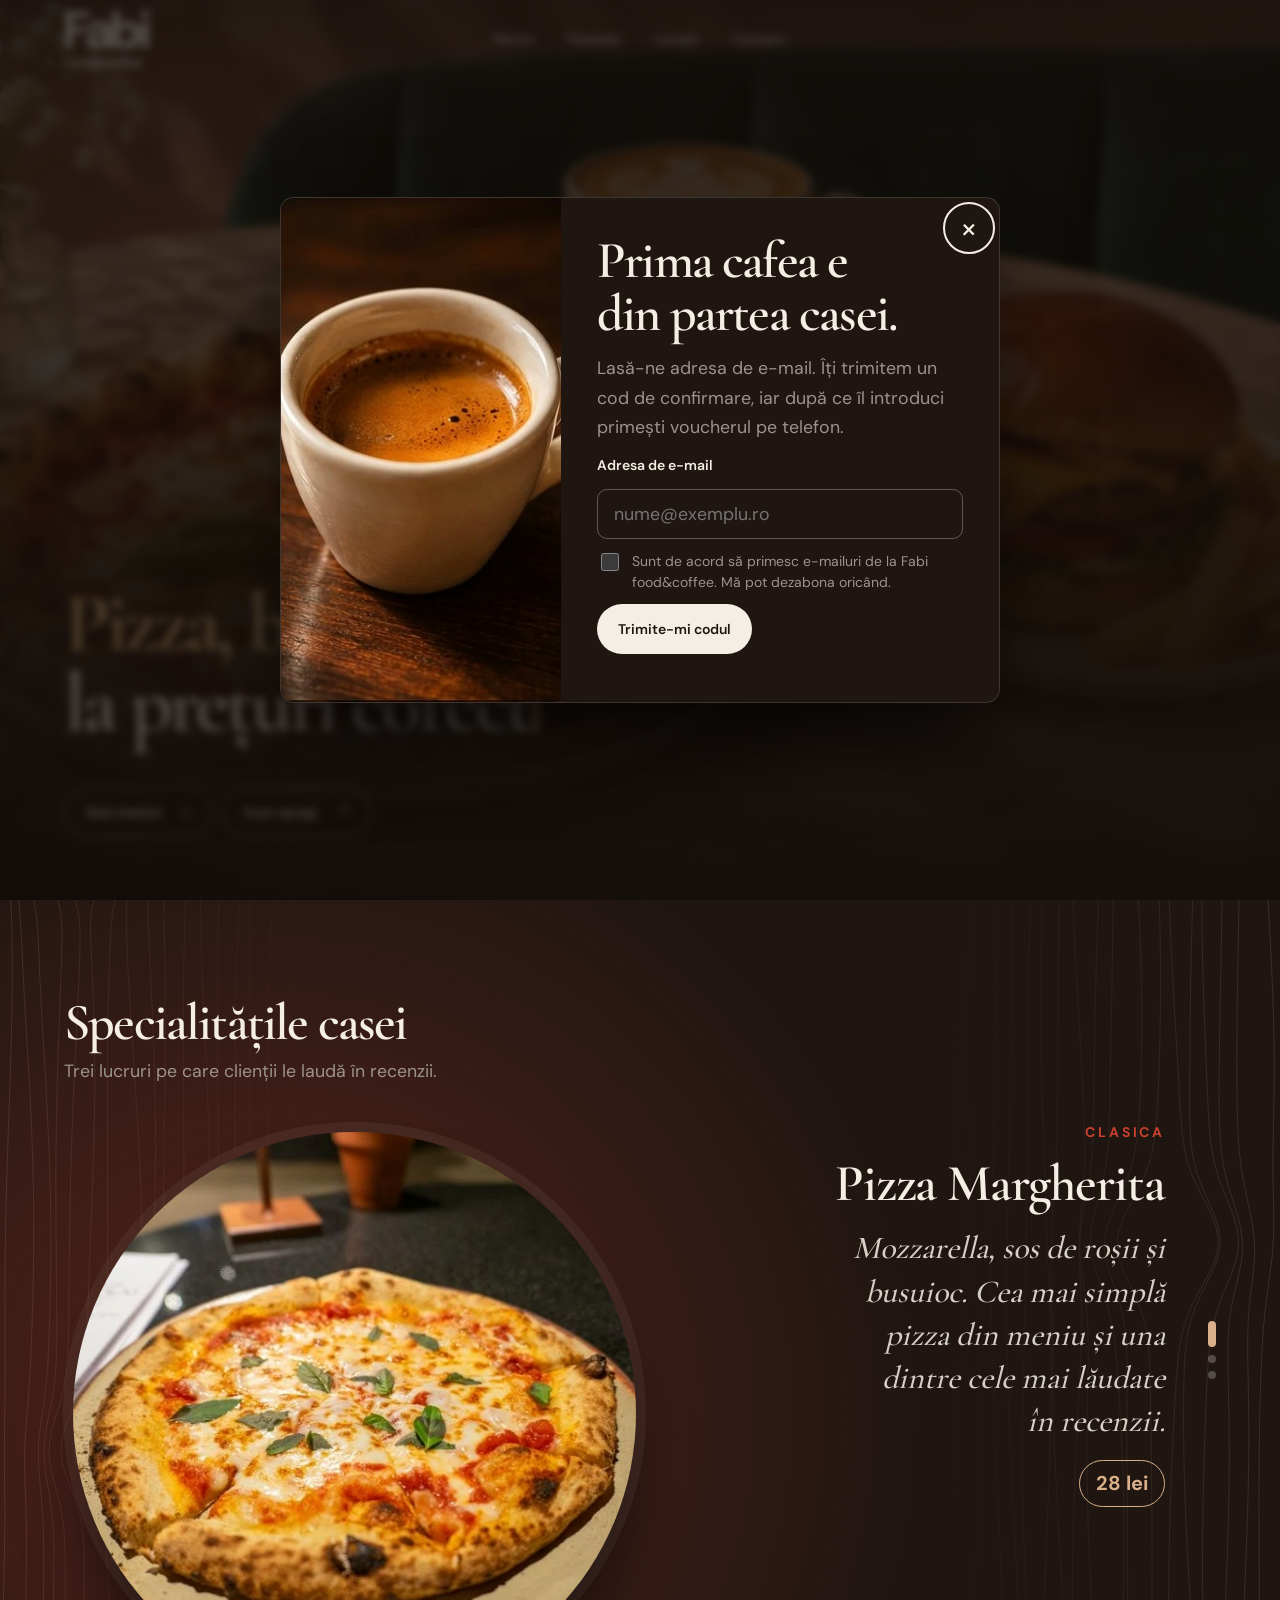
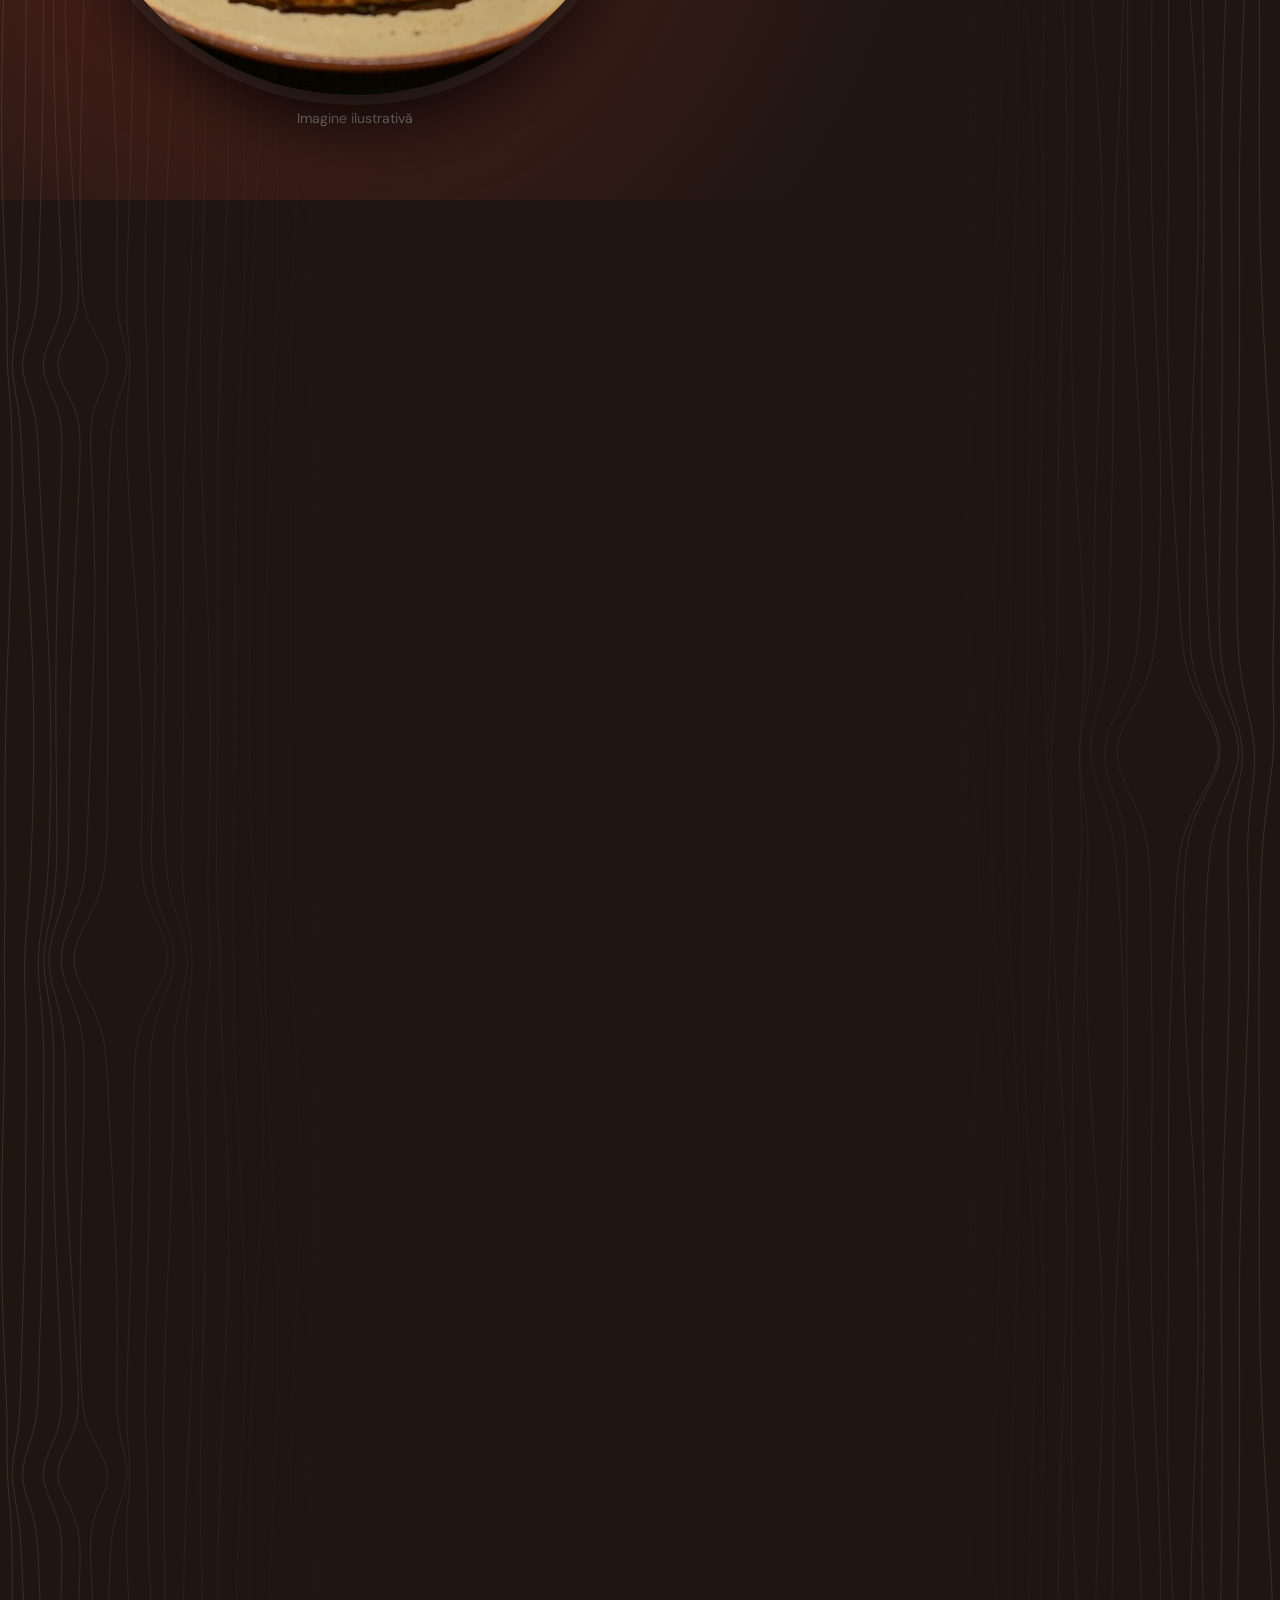
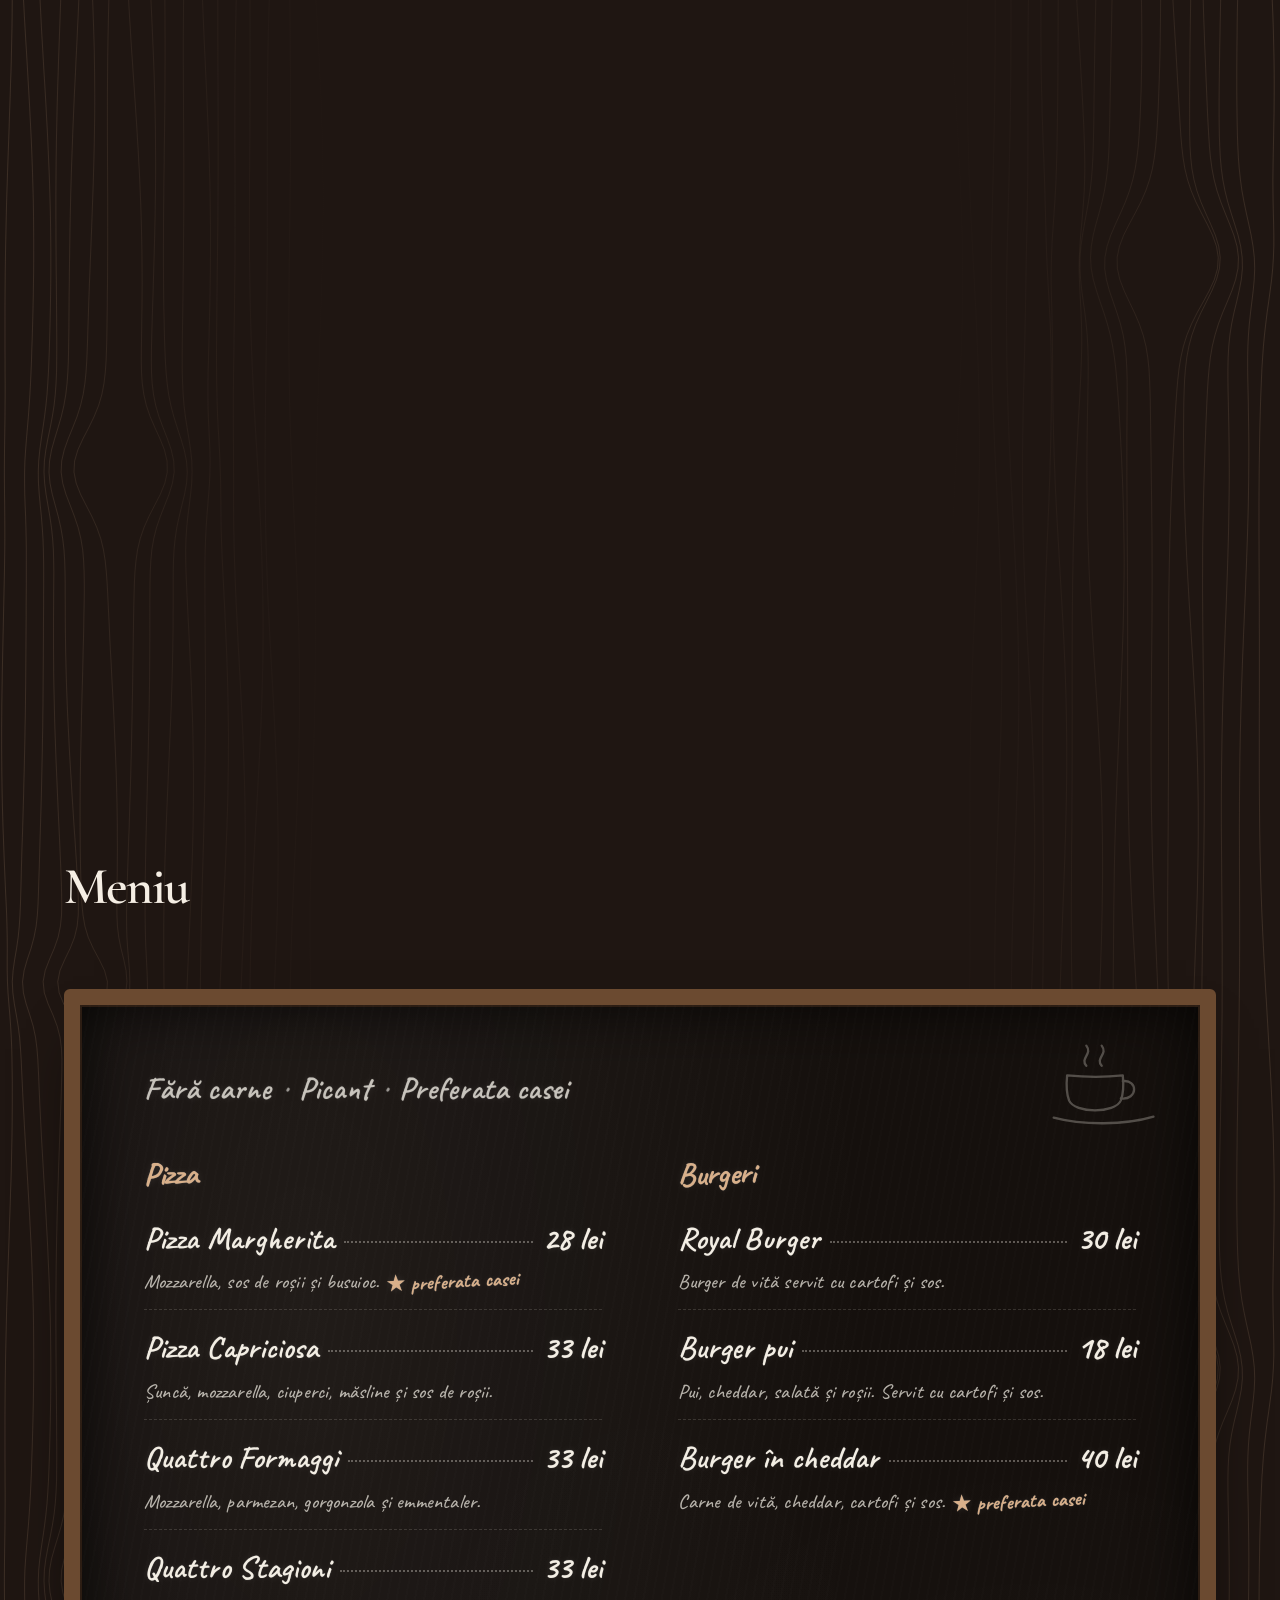
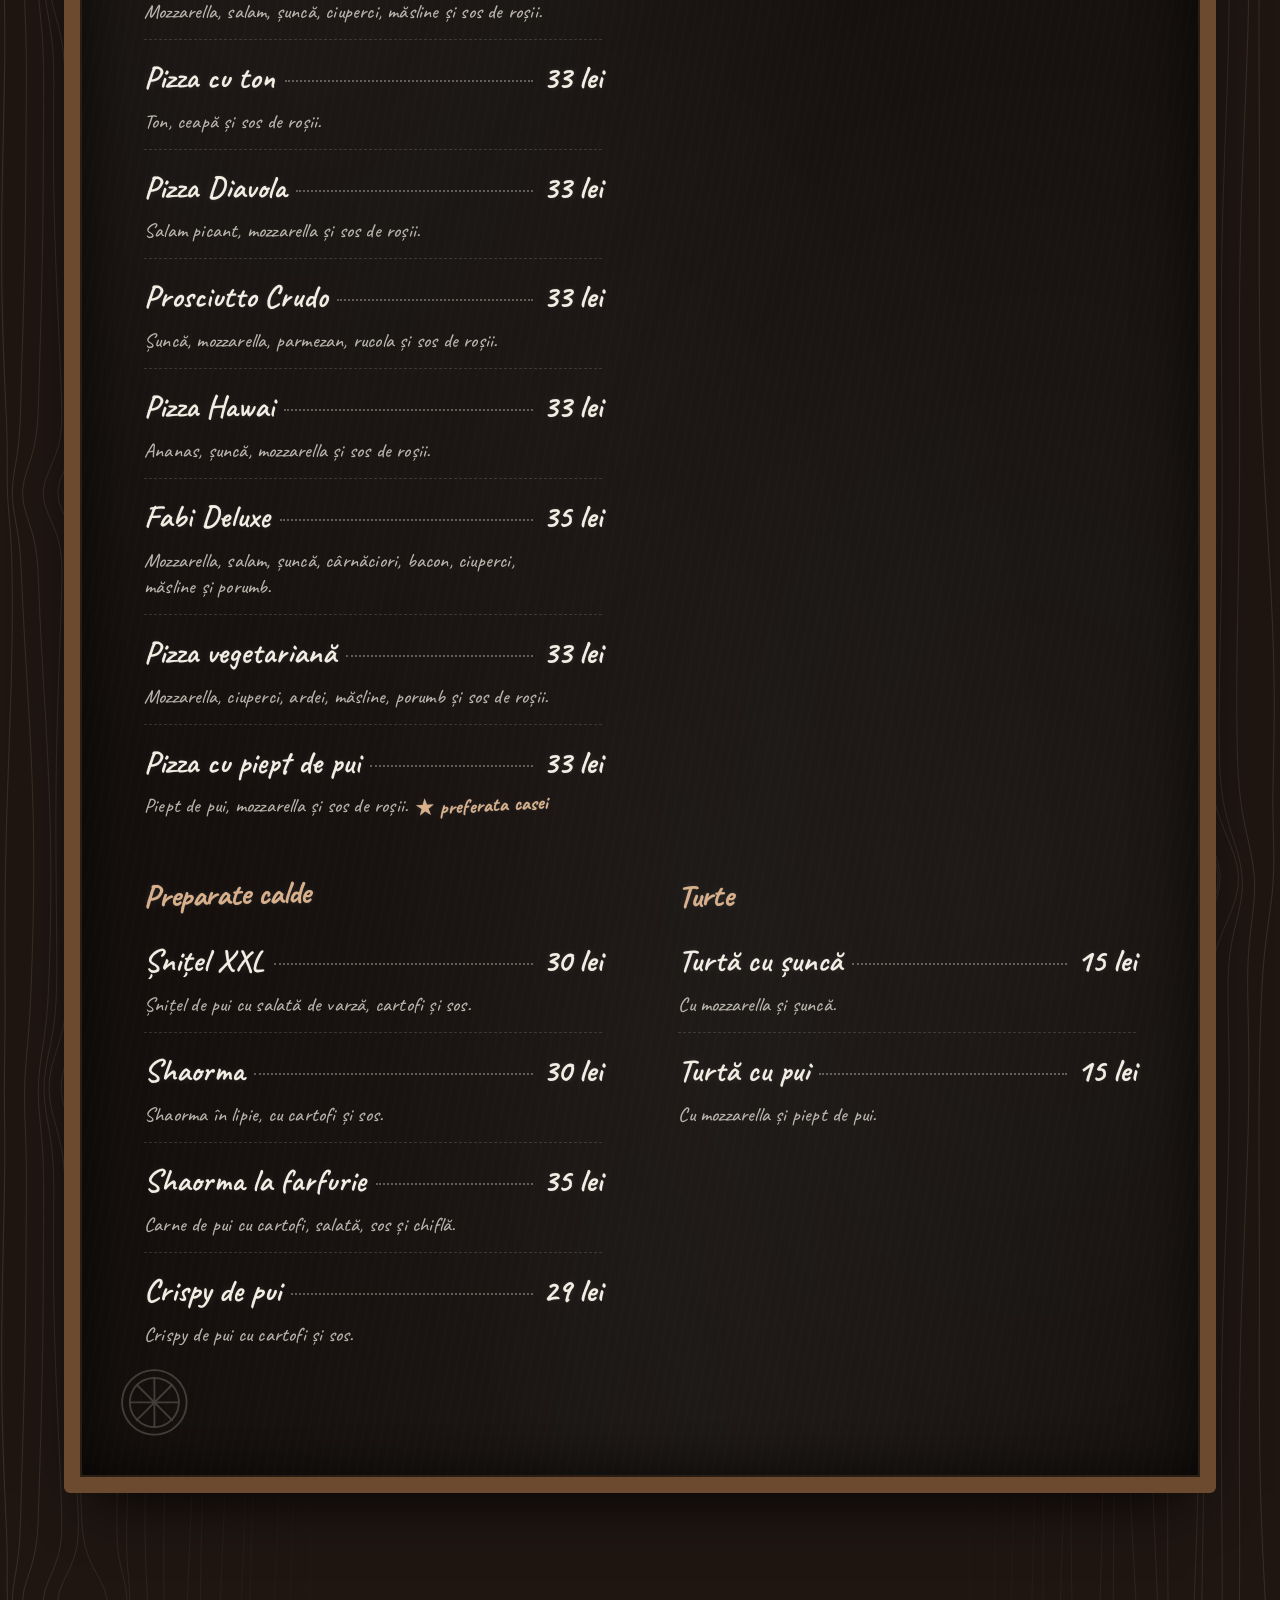
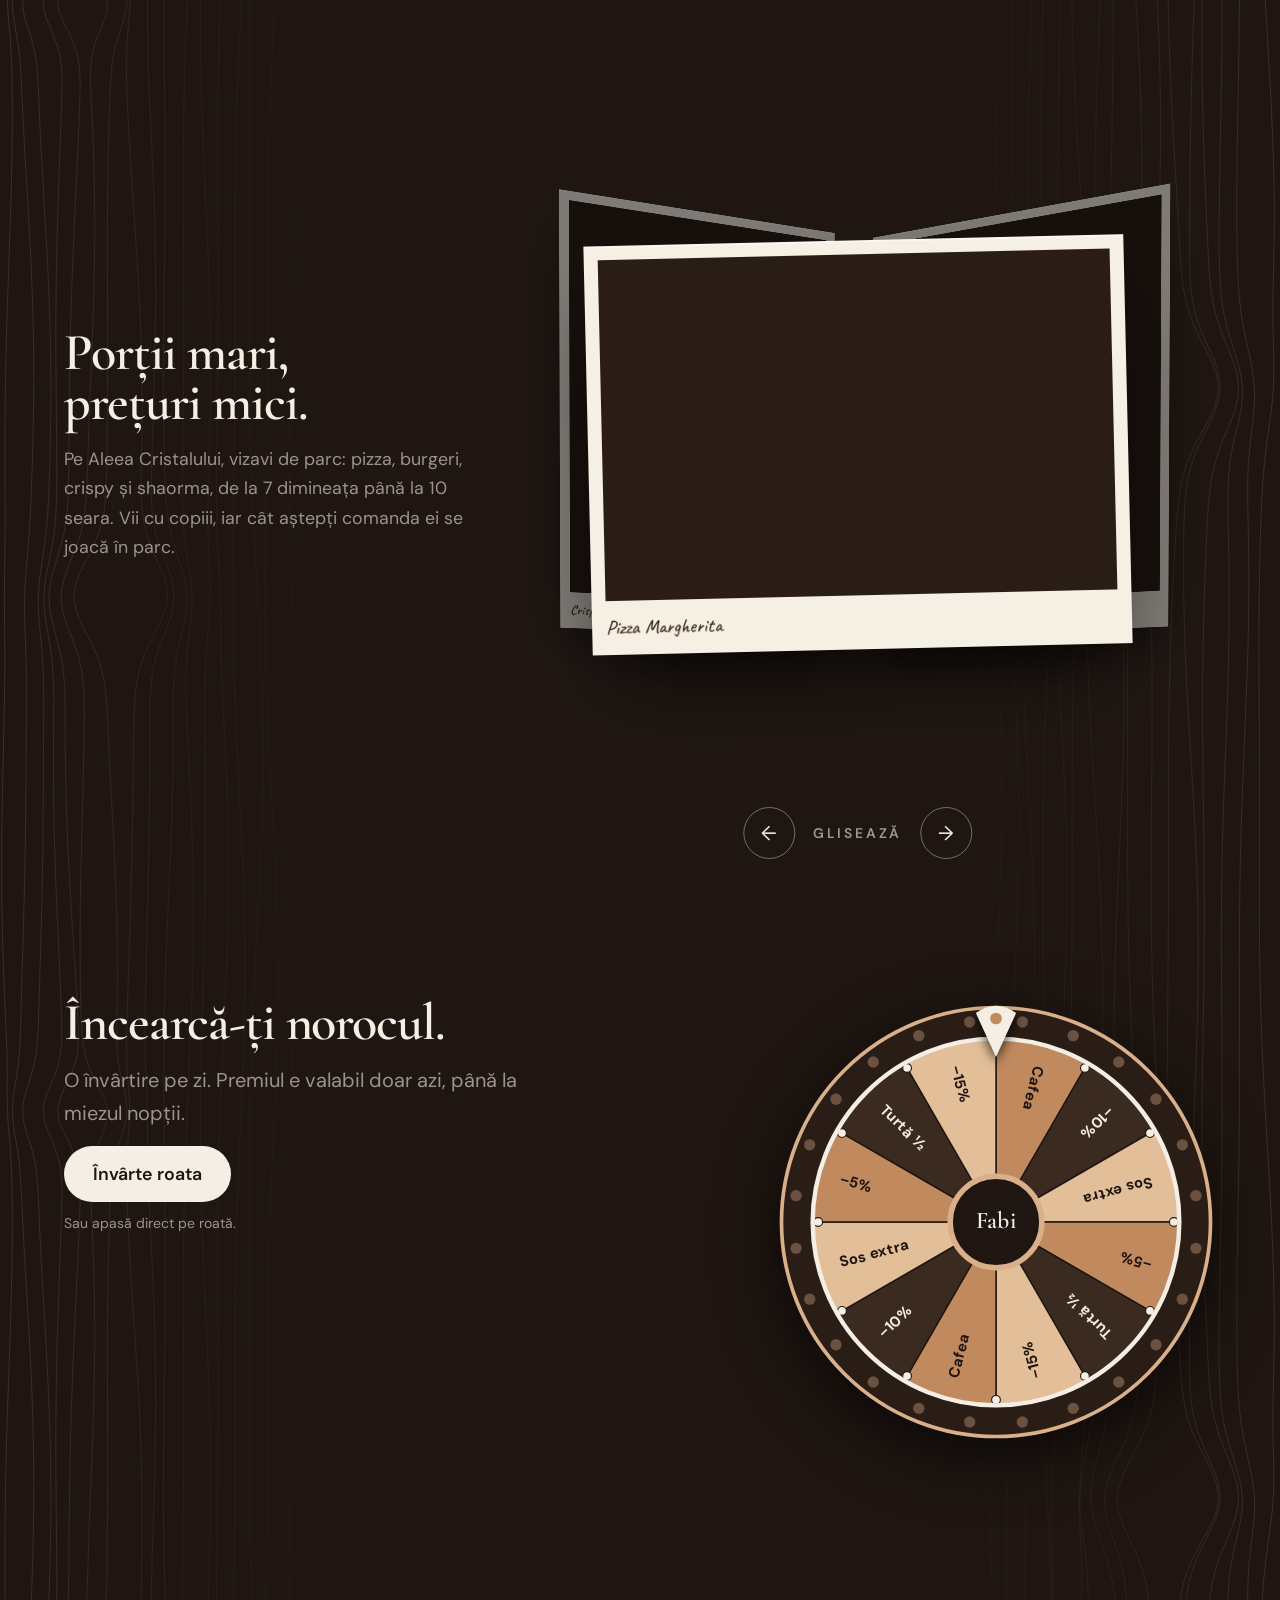
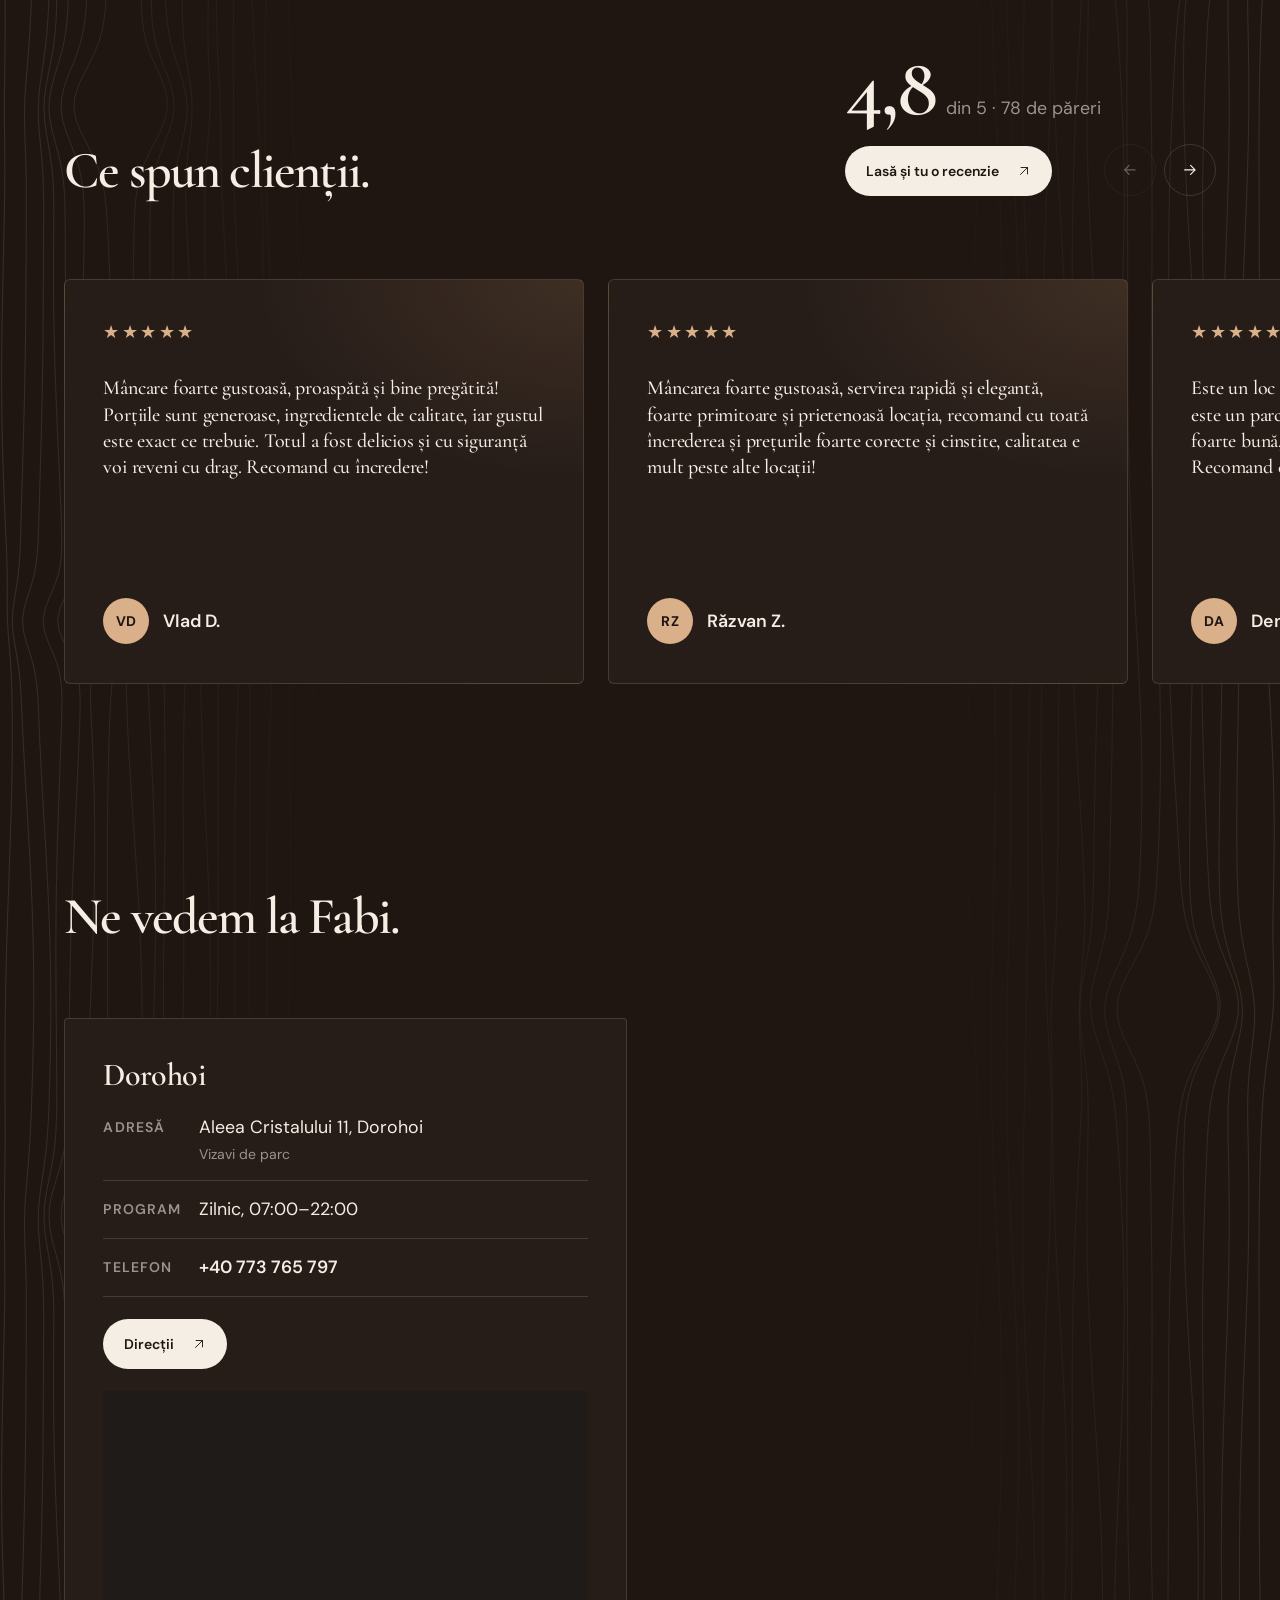
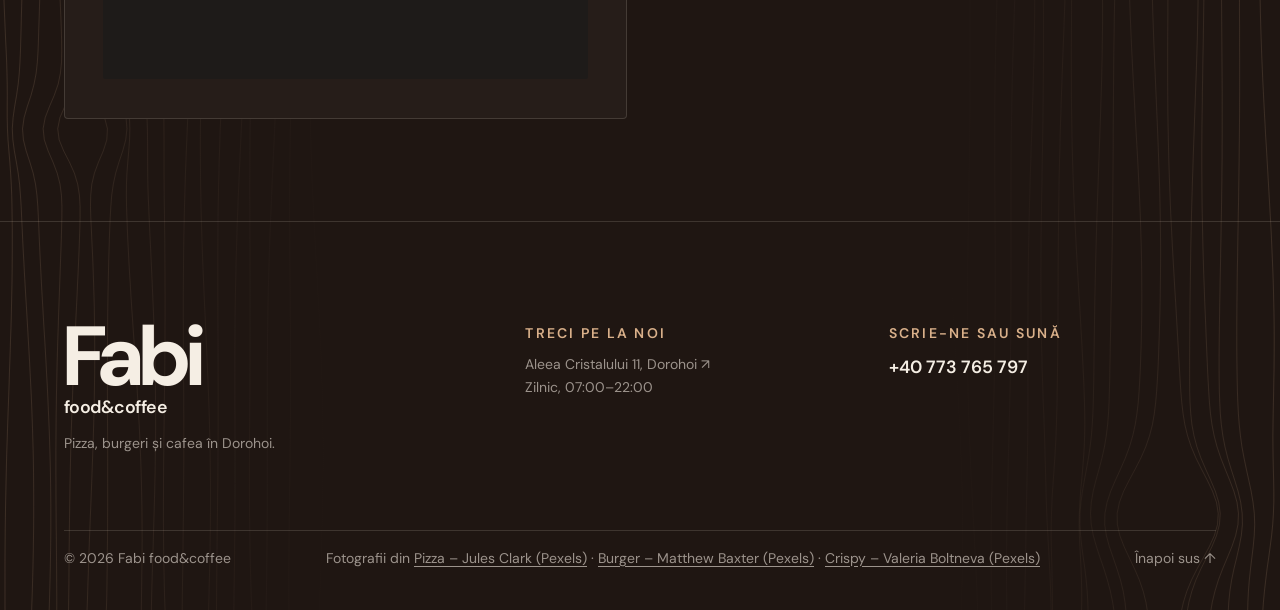
==== demo.html @ f51650d6 "Site Fabi food&coffee Dorohoi Co-Authored-By: Claude Opus 5.5 <noreply@anthropic.com>" ====
<!doctype html>
<html lang="ro">
<head>
  <meta charset="utf-8">
  <script>document.documentElement.classList.add("js")</script>
  <meta name="viewport" content="width=device-width, initial-scale=1">
  <title>Fabi food&amp;coffee — Pizzerie și cafenea în Dorohoi</title>
  <meta name="description" content="Fabi food&amp;coffee, pizzerie și cafenea pe Aleea Cristalului 11 din Dorohoi. Pizza, burgeri, crispy, shaorma și turte, zilnic între 07:00 și 22:00.">
  <meta name="theme-color" content="#1F1612">
  <meta name="color-scheme" content="dark">
  <meta property="og:type" content="website">
  <meta property="og:locale" content="ro_RO">
  <meta property="og:title" content="Fabi food&amp;coffee — Pizzerie și cafenea în Dorohoi">
  <meta property="og:description" content="Fabi food&amp;coffee, pizzerie și cafenea pe Aleea Cristalului 11 din Dorohoi. Pizza, burgeri, crispy, shaorma și turte, zilnic între 07:00 și 22:00.">
  <meta property="og:image" content="https://cojocariuemilian73.github.io/fabi-dorohoi/assets/img/fabi/fabi-distribuire.jpg">
  <meta property="og:image:width" content="1200">
  <meta property="og:image:height" content="630">
  <meta property="og:image:alt" content="Pizza, burger și cappuccino la Fabi food&amp;coffee, Dorohoi · Imagine ilustrativă">
  <meta name="twitter:card" content="summary_large_image">
  
  <link rel="icon" href="assets/img/fabi/favicon.png" type="image/png" sizes="64x64">
  <link rel="preload" as="image" imagesrcset="assets/img/fabi/fabi-coperta-mobil-480.avif 480w, assets/img/fabi/fabi-coperta-mobil.avif 660w" imagesizes="100vw" type="image/avif" media="(max-width: 640px)">
  <link rel="preload" as="image" imagesrcset="assets/img/fabi/fabi-coperta-480.avif 480w, assets/img/fabi/fabi-coperta-960.avif 960w, assets/img/fabi/fabi-coperta.avif 1536w" imagesizes="100vw" type="image/avif" media="(min-width: 641px)">
  <link rel="preload" href="assets/fonts/cormorant-ro.woff2" as="font" type="font/woff2" crossorigin>
  <link rel="stylesheet" href="assets/css/style.css?v=79722fa7">
  <meta name="robots" content="noindex"><link rel="stylesheet" href="assets/css/extra.css?v=a1b1a578">
  <script type="application/ld+json">{"@context":"https://schema.org","@graph":[{"@type":"CafeOrCoffeeShop","name":"Fabi food&coffee Dorohoi","address":{"@type":"PostalAddress","streetAddress":"Aleea Cristalului 11","addressLocality":"Dorohoi","addressRegion":"Botoșani","addressCountry":"RO"},"hasMap":"https://www.google.com/maps/search/?api=1&query=Fabi%20food%26coffee%2C%20Aleea%20Cristalului%2011%2C%20Dorohoi","description":"Fabi food&coffee, pizzerie și cafenea pe Aleea Cristalului 11 din Dorohoi. Pizza, burgeri, crispy, shaorma și turte, zilnic între 07:00 și 22:00.","telephone":"+40 773 765 797","geo":{"@type":"GeoCoordinates","latitude":47.9513847,"longitude":26.3954609},"openingHoursSpecification":[{"@type":"OpeningHoursSpecification","dayOfWeek":["Monday","Tuesday","Wednesday","Thursday","Friday","Saturday","Sunday"],"opens":"07:00","closes":"22:00"}],"url":"https://cojocariuemilian73.github.io/fabi-dorohoi/","hasMenu":"https://cojocariuemilian73.github.io/fabi-dorohoi/#meniu"}]}</script>
  <script id="program-dorohoi" type="application/json">[{"zile":["Monday","Tuesday","Wednesday","Thursday","Friday","Saturday","Sunday"],"deschide":"07:00","inchide":"22:00"}]</script>
  <script defer src="assets/js/main.js?v=14b9f4d4" data-motion="assets/js/motion.js?v=0e676cb0"></script>
</head>
<body id="sus">
  <a class="skip-link" href="#continut">Sari la conținut</a>
  <header class="site-header">
    <div class="header-inner">
      <a class="wordmark" href="#sus"><span>Fabi</span><small>food&amp;coffee</small></a>
      <button type="button" class="nav-toggle" aria-haspopup="dialog" aria-controls="navigatie-mobila" hidden>Meniu <span aria-hidden="true"></span></button>
      <nav class="desktop-nav" aria-label="Navigare principală"><a href="#meniu">Meniu</a><a href="#atelier">Poveste</a><a href="#locatii">Locații</a><a href="#contact">Contact</a></nav>
    </div>
  </header>
  <dialog class="mobile-nav" id="navigatie-mobila" aria-label="Navigare mobilă">
    <div class="mobile-nav-head">
      <span class="wordmark" aria-hidden="true"><span>Fabi</span><small>food&amp;coffee</small></span>
      <form method="dialog"><button class="close-button" aria-label="Închide meniul" autofocus>×</button></form>
    </div>
    <nav aria-label="Navigare principală"><a href="#meniu">Meniu</a><a href="#atelier">Poveste</a><a href="#locatii">Locații</a><a href="#contact">Contact</a></nav>
    <a class="button button-dark" href="https://www.google.com/maps/dir/?api=1&amp;destination=Fabi%20food%26coffee%2C%20Aleea%20Cristalului%2011%2C%20Dorohoi">Cum ajungi <span aria-hidden="true">↗</span></a>
  </dialog>

  <main id="continut" tabindex="-1">
    <section class="hero" aria-labelledby="hero-title">
      <div class="hero-main">
        <div class="hero-media">
          <picture class="hero-photo">
            <source media="(max-width: 640px)" type="image/avif" srcset="assets/img/fabi/fabi-coperta-mobil-480.avif 480w, assets/img/fabi/fabi-coperta-mobil.avif 660w" sizes="100vw" width="660" height="870">
            <source media="(max-width: 640px)" type="image/webp" srcset="assets/img/fabi/fabi-coperta-mobil-480.webp 480w, assets/img/fabi/fabi-coperta-mobil.webp 660w" sizes="100vw" width="660" height="870">
            <source type="image/avif" srcset="assets/img/fabi/fabi-coperta-480.avif 480w, assets/img/fabi/fabi-coperta-960.avif 960w, assets/img/fabi/fabi-coperta.avif 1536w" sizes="100vw"><img src="assets/img/fabi/fabi-coperta.webp" srcset="assets/img/fabi/fabi-coperta-480.webp 480w, assets/img/fabi/fabi-coperta-960.webp 960w, assets/img/fabi/fabi-coperta.webp 1536w" sizes="100vw" width="1536" height="864" alt="Imagine ilustrativă. Pizza, burger cu cartofi și cappuccino pe o masă" fetchpriority="high">
          </picture>
        </div>
        <div class="hero-copy">
          <h1 id="hero-title" data-keys="Pizza,burgeri,cafea">Pizza, burgeri și cafea, la prețuri corecte.</h1>
          <div class="hero-actions">
            <a class="button button-ghost" href="#meniu">Vezi meniul <svg class="arrow-icon" viewBox="0 0 24 24" fill="none" stroke="currentColor" stroke-width="1.6" stroke-linecap="round" stroke-linejoin="round" aria-hidden="true"><path d="M12 4v15m-6-6 6 6 6-6"/></svg></a>
            <a class="button button-ghost" href="https://www.google.com/maps/dir/?api=1&amp;destination=Fabi%20food%26coffee%2C%20Aleea%20Cristalului%2011%2C%20Dorohoi">Cum ajungi <svg class="arrow-icon" viewBox="0 0 24 24" fill="none" stroke="currentColor" stroke-width="1.6" stroke-linecap="round" stroke-linejoin="round" aria-hidden="true"><path d="M6 18 18 6M7 6h11v11"/></svg></a>
          </div>
        </div>
      </div>
    </section>

    <section class="specials" id="specialitati" aria-labelledby="specials-title"><div class="specials-track" style="--count:3"><div class="specials-sticky"><div class="shell specials-inner"><div class="specials-head"><h2 id="specials-title">Specialitățile casei</h2><p>Trei lucruri pe care clienții le laudă în recenzii.</p></div><div class="specials-stage"><svg class="steam" viewBox="0 0 120 160" aria-hidden="true"><path d="M40 150c-14-20 14-34 0-56s12-36 0-60"/><path d="M62 150c-14-22 16-36 0-60s12-34 2-62"/><path d="M84 150c-12-18 12-32 0-52s10-30 0-52"/></svg><ul class="special-list"><li class="special" style="--i:0;--tint-own:#c8402e" data-tint="#c8402e"><div class="special-visual"><div class="special-photo"><picture><source type="image/avif" srcset="assets/img/fabi/fabi-pizza-480.avif 480w, assets/img/fabi/fabi-pizza.avif 900w" sizes="(min-width: 900px) 46vw, 80vw"><img src="assets/img/fabi/fabi-pizza.webp" srcset="assets/img/fabi/fabi-pizza-480.webp 480w, assets/img/fabi/fabi-pizza.webp 900w" sizes="(min-width: 900px) 46vw, 80vw" width="900" height="600" alt="Imagine ilustrativă. Pizza Margherita cu busuioc" loading="lazy" decoding="async"></picture></div><small class="special-caption">Imagine ilustrativă</small></div><div class="special-copy"><span class="special-kicker">Clasica</span><h3>Pizza Margherita</h3><p>Mozzarella, sos de roșii și busuioc. Cea mai simplă pizza din meniu și una dintre cele mai lăudate în recenzii.</p><span class="price">28 lei</span></div></li><li class="special" style="--i:1;--tint-own:#d9a24e" data-tint="#d9a24e"><div class="special-visual"><div class="special-photo"><picture><source type="image/avif" srcset="assets/img/fabi/fabi-burger-480.avif 480w, assets/img/fabi/fabi-burger.avif 900w" sizes="(min-width: 900px) 46vw, 80vw"><img src="assets/img/fabi/fabi-burger.webp" srcset="assets/img/fabi/fabi-burger-480.webp 480w, assets/img/fabi/fabi-burger.webp 900w" sizes="(min-width: 900px) 46vw, 80vw" width="900" height="1064" alt="Imagine ilustrativă. Burger de pui cu cartofi prăjiți" loading="lazy" decoding="async"></picture></div><small class="special-caption">Imagine ilustrativă</small></div><div class="special-copy"><span class="special-kicker">Rapid și sățios</span><h3>Burger pui</h3><p>Pui, cheddar, salată și roșii, servit cu cartofi și sos. Bun pentru o pauză de prânz scurtă.</p><span class="price">18 lei</span></div></li><li class="special" style="--i:2;--tint-own:#c98a3c" data-tint="#c98a3c"><div class="special-visual"><div class="special-photo"><picture><source type="image/avif" srcset="assets/img/fabi/fabi-crispy-480.avif 480w, assets/img/fabi/fabi-crispy.avif 900w" sizes="(min-width: 900px) 46vw, 80vw"><img src="assets/img/fabi/fabi-crispy.webp" srcset="assets/img/fabi/fabi-crispy-480.webp 480w, assets/img/fabi/fabi-crispy.webp 900w" sizes="(min-width: 900px) 46vw, 80vw" width="900" height="1349" alt="Imagine ilustrativă. Crispy de pui cu sos" loading="lazy" decoding="async"></picture></div><small class="special-caption">Imagine ilustrativă</small></div><div class="special-copy"><span class="special-kicker">Crocant</span><h3>Crispy de pui</h3><p>Crispy de pui cu cartofi și sos. Merge la fel de bine în local sau la pachet.</p><span class="price">29 lei</span></div></li></ul></div><div class="specials-dots" aria-hidden="true"><span style="--i:0"></span><span style="--i:1"></span><span style="--i:2"></span></div></div></div></div></section>

    <section class="section menu-section" id="meniu" aria-labelledby="menu-title">
      <div class="shell">
        <div class="section-intro">
          <h2 id="menu-title">Meniu</h2>
          
        </div>
        <div class="chalkboard"><svg class="doodle doodle-cup" viewBox="0 0 120 100"><path pathLength="1" d="M22 40c20 2 40 2 58 0 1 10 1 18-2 26-6 14-48 14-54 0-3-8-3-16-2-26Z"/><path pathLength="1" d="M80 46c16-2 16 20-2 18"/><path pathLength="1" d="M8 84c30 8 74 8 104-1"/><path pathLength="1" d="M42 30c-7-8 7-12 0-21M58 30c-7-8 7-12 0-21"/></svg><svg class="doodle doodle-lemon" viewBox="0 0 100 100"><path pathLength="1" d="M50 8a42 42 0 1 1-.1 0Z"/><path pathLength="1" d="M50 18a32 32 0 1 1-.1 0Z"/><path pathLength="1" d="M50 18v64M18 50h64M27 27l46 46M73 27 27 73"/></svg><div class="board-filters" role="group" aria-label="Filtrează meniul"><button type="button" class="board-filter" data-filter="fara-carne" aria-pressed="false">Fără carne</button><button type="button" class="board-filter" data-filter="picant" aria-pressed="false">Picant</button><button type="button" class="board-filter" data-filter="preferat" aria-pressed="false">Preferata casei</button></div><div class="board-cols"><section class="board-group" data-category="pizza"><h3>Pizza</h3><ul class="board-list"><li class="board-item" data-tags="fara-carne preferat" style="view-transition-name: produs-0"><div class="board-line"><span class="board-thumb" aria-hidden="true"><picture><source type="image/avif" srcset="assets/img/fabi/fabi-pizza-480.avif 480w, assets/img/fabi/fabi-pizza.avif 900w" sizes="52px"><img src="assets/img/fabi/fabi-pizza.webp" srcset="assets/img/fabi/fabi-pizza-480.webp 480w, assets/img/fabi/fabi-pizza.webp 900w" sizes="52px" width="900" height="600" alt="Imagine ilustrativă. Pizza Margherita cu busuioc" loading="lazy" decoding="async"></picture></span><h4>Pizza Margherita</h4><span class="board-dots" aria-hidden="true"></span><span class="board-price">28 lei</span></div><p>Mozzarella, sos de roșii și busuioc.<span class="board-fav">★ preferata casei</span></p></li><li class="board-item" data-tags="" style="view-transition-name: produs-1"><div class="board-line"><h4>Pizza Capriciosa</h4><span class="board-dots" aria-hidden="true"></span><span class="board-price">33 lei</span></div><p>Șuncă, mozzarella, ciuperci, măsline și sos de roșii.</p></li><li class="board-item" data-tags="fara-carne" style="view-transition-name: produs-2"><div class="board-line"><h4>Quattro Formaggi</h4><span class="board-dots" aria-hidden="true"></span><span class="board-price">33 lei</span></div><p>Mozzarella, parmezan, gorgonzola și emmentaler.</p></li><li class="board-item" data-tags="" style="view-transition-name: produs-3"><div class="board-line"><h4>Quattro Stagioni</h4><span class="board-dots" aria-hidden="true"></span><span class="board-price">33 lei</span></div><p>Mozzarella, salam, șuncă, ciuperci, măsline și sos de roșii.</p></li><li class="board-item" data-tags="" style="view-transition-name: produs-4"><div class="board-line"><h4>Pizza cu ton</h4><span class="board-dots" aria-hidden="true"></span><span class="board-price">33 lei</span></div><p>Ton, ceapă și sos de roșii.</p></li><li class="board-item" data-tags="picant" style="view-transition-name: produs-5"><div class="board-line"><h4>Pizza Diavola</h4><span class="board-dots" aria-hidden="true"></span><span class="board-price">33 lei</span></div><p>Salam picant, mozzarella și sos de roșii.</p></li><li class="board-item" data-tags="" style="view-transition-name: produs-6"><div class="board-line"><h4>Prosciutto Crudo</h4><span class="board-dots" aria-hidden="true"></span><span class="board-price">33 lei</span></div><p>Șuncă, mozzarella, parmezan, rucola și sos de roșii.</p></li><li class="board-item" data-tags="" style="view-transition-name: produs-7"><div class="board-line"><h4>Pizza Hawai</h4><span class="board-dots" aria-hidden="true"></span><span class="board-price">33 lei</span></div><p>Ananas, șuncă, mozzarella și sos de roșii.</p></li><li class="board-item" data-tags="" style="view-transition-name: produs-8"><div class="board-line"><h4>Fabi Deluxe</h4><span class="board-dots" aria-hidden="true"></span><span class="board-price">35 lei</span></div><p>Mozzarella, salam, șuncă, cârnăciori, bacon, ciuperci, măsline și porumb.</p></li><li class="board-item" data-tags="fara-carne" style="view-transition-name: produs-9"><div class="board-line"><h4>Pizza vegetariană</h4><span class="board-dots" aria-hidden="true"></span><span class="board-price">33 lei</span></div><p>Mozzarella, ciuperci, ardei, măsline, porumb și sos de roșii.</p></li><li class="board-item" data-tags="preferat" style="view-transition-name: produs-10"><div class="board-line"><h4>Pizza cu piept de pui</h4><span class="board-dots" aria-hidden="true"></span><span class="board-price">33 lei</span></div><p>Piept de pui, mozzarella și sos de roșii.<span class="board-fav">★ preferata casei</span></p></li></ul></section><section class="board-group" data-category="burgeri"><h3>Burgeri</h3><ul class="board-list"><li class="board-item" data-tags="" style="view-transition-name: produs-11"><div class="board-line"><h4>Royal Burger</h4><span class="board-dots" aria-hidden="true"></span><span class="board-price">30 lei</span></div><p>Burger de vită servit cu cartofi și sos.</p></li><li class="board-item" data-tags="" style="view-transition-name: produs-12"><div class="board-line"><span class="board-thumb" aria-hidden="true"><picture><source type="image/avif" srcset="assets/img/fabi/fabi-burger-480.avif 480w, assets/img/fabi/fabi-burger.avif 900w" sizes="52px"><img src="assets/img/fabi/fabi-burger.webp" srcset="assets/img/fabi/fabi-burger-480.webp 480w, assets/img/fabi/fabi-burger.webp 900w" sizes="52px" width="900" height="1064" alt="Imagine ilustrativă. Burger de pui cu cartofi prăjiți" loading="lazy" decoding="async"></picture></span><h4>Burger pui</h4><span class="board-dots" aria-hidden="true"></span><span class="board-price">18 lei</span></div><p>Pui, cheddar, salată și roșii. Servit cu cartofi și sos.</p></li><li class="board-item" data-tags="preferat" style="view-transition-name: produs-13"><div class="board-line"><h4>Burger în cheddar</h4><span class="board-dots" aria-hidden="true"></span><span class="board-price">40 lei</span></div><p>Carne de vită, cheddar, cartofi și sos.<span class="board-fav">★ preferata casei</span></p></li></ul></section><section class="board-group" data-category="preparate"><h3>Preparate calde</h3><ul class="board-list"><li class="board-item" data-tags="" style="view-transition-name: produs-14"><div class="board-line"><h4>Șnițel XXL</h4><span class="board-dots" aria-hidden="true"></span><span class="board-price">30 lei</span></div><p>Șnițel de pui cu salată de varză, cartofi și sos.</p></li><li class="board-item" data-tags="" style="view-transition-name: produs-15"><div class="board-line"><h4>Shaorma</h4><span class="board-dots" aria-hidden="true"></span><span class="board-price">30 lei</span></div><p>Shaorma în lipie, cu cartofi și sos.</p></li><li class="board-item" data-tags="" style="view-transition-name: produs-16"><div class="board-line"><h4>Shaorma la farfurie</h4><span class="board-dots" aria-hidden="true"></span><span class="board-price">35 lei</span></div><p>Carne de pui cu cartofi, salată, sos și chiflă.</p></li><li class="board-item" data-tags="" style="view-transition-name: produs-17"><div class="board-line"><span class="board-thumb" aria-hidden="true"><picture><source type="image/avif" srcset="assets/img/fabi/fabi-crispy-480.avif 480w, assets/img/fabi/fabi-crispy.avif 900w" sizes="52px"><img src="assets/img/fabi/fabi-crispy.webp" srcset="assets/img/fabi/fabi-crispy-480.webp 480w, assets/img/fabi/fabi-crispy.webp 900w" sizes="52px" width="900" height="1349" alt="Imagine ilustrativă. Crispy de pui cu sos" loading="lazy" decoding="async"></picture></span><h4>Crispy de pui</h4><span class="board-dots" aria-hidden="true"></span><span class="board-price">29 lei</span></div><p>Crispy de pui cu cartofi și sos.</p></li></ul></section><section class="board-group" data-category="turte"><h3>Turte</h3><ul class="board-list"><li class="board-item" data-tags="" style="view-transition-name: produs-18"><div class="board-line"><h4>Turtă cu șuncă</h4><span class="board-dots" aria-hidden="true"></span><span class="board-price">15 lei</span></div><p>Cu mozzarella și șuncă.</p></li><li class="board-item" data-tags="" style="view-transition-name: produs-19"><div class="board-line"><h4>Turtă cu pui</h4><span class="board-dots" aria-hidden="true"></span><span class="board-price">15 lei</span></div><p>Cu mozzarella și piept de pui.</p></li></ul></section></div><p class="board-empty" hidden>Nimic pe filtrul ăsta. Încearcă altul.</p><p class="sr-only" role="status" aria-live="polite" data-board-status></p></div>
      </div>
    </section>


    <section class="section wood" id="atelier" aria-labelledby="wood-title">
      <div class="wood-pin">
        <div class="wood-window" aria-hidden="true"><div class="ww-photos"><div class="ww-frame" style="--i:0;--w:900;--h:600;--rot:-2.2deg;--dx:0px;--dy:0px"><div class="ww-photo"><picture><source type="image/avif" srcset="assets/img/fabi/fabi-pizza-480.avif 480w, assets/img/fabi/fabi-pizza.avif 900w" sizes="(min-width: 900px) 800px, 90vw"><img src="assets/img/fabi/fabi-pizza.webp" srcset="assets/img/fabi/fabi-pizza-480.webp 480w, assets/img/fabi/fabi-pizza.webp 900w" sizes="(min-width: 900px) 800px, 90vw" width="900" height="600" alt="Imagine ilustrativă. Pizza Margherita cu busuioc" loading="lazy" decoding="async"></picture></div><p class="ww-cap">Pizza Margherita</p></div><div class="ww-frame" style="--i:1;--w:900;--h:1064;--rot:1.8deg;--dx:26px;--dy:-14px"><div class="ww-photo"><picture><source type="image/avif" srcset="assets/img/fabi/fabi-burger-480.avif 480w, assets/img/fabi/fabi-burger.avif 900w" sizes="(min-width: 900px) 800px, 90vw"><img src="assets/img/fabi/fabi-burger.webp" srcset="assets/img/fabi/fabi-burger-480.webp 480w, assets/img/fabi/fabi-burger.webp 900w" sizes="(min-width: 900px) 800px, 90vw" width="900" height="1064" alt="Imagine ilustrativă. Burger de pui cu cartofi prăjiți" loading="lazy" decoding="async"></picture></div><p class="ww-cap">Burger pui</p></div><div class="ww-frame" style="--i:2;--w:900;--h:1349;--rot:-1.2deg;--dx:-22px;--dy:12px"><div class="ww-photo"><picture><source type="image/avif" srcset="assets/img/fabi/fabi-crispy-480.avif 480w, assets/img/fabi/fabi-crispy.avif 900w" sizes="(min-width: 900px) 800px, 90vw"><img src="assets/img/fabi/fabi-crispy.webp" srcset="assets/img/fabi/fabi-crispy-480.webp 480w, assets/img/fabi/fabi-crispy.webp 900w" sizes="(min-width: 900px) 800px, 90vw" width="900" height="1349" alt="Imagine ilustrativă. Crispy de pui cu sos" loading="lazy" decoding="async"></picture></div><p class="ww-cap">Crispy de pui</p></div></div><div class="ww-shade"></div><div class="ww-copy"><p class="ww-title">Porții mari,<br> prețuri mici.</p><p class="ww-text">Pe Aleea Cristalului, vizavi de parc: pizza, burgeri, crispy și shaorma, de la 7 dimineața până la 10 seara. Vii cu copiii, iar cât aștepți comanda ei se joacă în parc.</p></div></div>
        <div class="shell wood-layout">
          <div class="wood-head">
            <h2 id="wood-title">Porții mari,<br> prețuri mici.</h2>
            <p>Pe Aleea Cristalului, vizavi de parc: pizza, burgeri, crispy și shaorma, de la 7 dimineața până la 10 seara. Vii cu copiii, iar cât aștepți comanda ei se joacă în parc.</p>
          </div>
          <div class="wood-rail" role="region" aria-label="Fotografii din cafenea, derulează spre dreapta" tabindex="0">
            <ul class="wood-strip"><li class="wood-figure is-wide w0"><div class="image-frame"><picture><source type="image/avif" srcset="assets/img/fabi/fabi-pizza-480.avif 480w, assets/img/fabi/fabi-pizza.avif 900w" sizes="(min-width: 900px) 46vh, 78vw"><img src="assets/img/fabi/fabi-pizza.webp" srcset="assets/img/fabi/fabi-pizza-480.webp 480w, assets/img/fabi/fabi-pizza.webp 900w" sizes="(min-width: 900px) 46vh, 78vw" width="900" height="600" alt="Imagine ilustrativă. Pizza Margherita cu busuioc" loading="lazy" decoding="async"></picture></div></li><li class="wood-figure w1"><div class="image-frame"><picture><source type="image/avif" srcset="assets/img/fabi/fabi-burger-480.avif 480w, assets/img/fabi/fabi-burger.avif 900w" sizes="(min-width: 900px) 46vh, 78vw"><img src="assets/img/fabi/fabi-burger.webp" srcset="assets/img/fabi/fabi-burger-480.webp 480w, assets/img/fabi/fabi-burger.webp 900w" sizes="(min-width: 900px) 46vh, 78vw" width="900" height="1064" alt="Imagine ilustrativă. Burger de pui cu cartofi prăjiți" loading="lazy" decoding="async"></picture></div></li><li class="wood-figure w2"><div class="image-frame"><picture><source type="image/avif" srcset="assets/img/fabi/fabi-crispy-480.avif 480w, assets/img/fabi/fabi-crispy.avif 900w" sizes="(min-width: 900px) 46vh, 78vw"><img src="assets/img/fabi/fabi-crispy.webp" srcset="assets/img/fabi/fabi-crispy-480.webp 480w, assets/img/fabi/fabi-crispy.webp 900w" sizes="(min-width: 900px) 46vh, 78vw" width="900" height="1349" alt="Imagine ilustrativă. Crispy de pui cu sos" loading="lazy" decoding="async"></picture></div></li></ul>
          </div>
        </div>
      </div>
    </section>

    <section class="section offers" id="oferte" aria-labelledby="offers-title"><div class="shell"><div class="offer-grid"><article class="offer offer-wheel"><h3 id="offers-title">Încearcă-ți norocul.</h3><p>O învârtire pe zi. Premiul e valabil doar azi, până la miezul nopții.</p><button type="button" class="wheel-wrap" aria-label="Învârte roata"><svg class="wheel" viewBox="0 0 240 240" aria-hidden="true"><circle class="wheel-frame" cx="120" cy="120" r="117"/><g class="wheel-lights"><circle class="bulb b0" cx="134.36" cy="10.94" r="3.1"/><circle class="bulb b1" cx="162.10" cy="18.37" r="3.1"/><circle class="bulb b0" cx="186.96" cy="32.73" r="3.1"/><circle class="bulb b1" cx="207.27" cy="53.04" r="3.1"/><circle class="bulb b0" cx="221.63" cy="77.90" r="3.1"/><circle class="bulb b1" cx="229.06" cy="105.64" r="3.1"/><circle class="bulb b0" cx="229.06" cy="134.36" r="3.1"/><circle class="bulb b1" cx="221.63" cy="162.10" r="3.1"/><circle class="bulb b0" cx="207.27" cy="186.96" r="3.1"/><circle class="bulb b1" cx="186.96" cy="207.27" r="3.1"/><circle class="bulb b0" cx="162.10" cy="221.63" r="3.1"/><circle class="bulb b1" cx="134.36" cy="229.06" r="3.1"/><circle class="bulb b0" cx="105.64" cy="229.06" r="3.1"/><circle class="bulb b1" cx="77.90" cy="221.63" r="3.1"/><circle class="bulb b0" cx="53.04" cy="207.27" r="3.1"/><circle class="bulb b1" cx="32.73" cy="186.96" r="3.1"/><circle class="bulb b0" cx="18.37" cy="162.10" r="3.1"/><circle class="bulb b1" cx="10.94" cy="134.36" r="3.1"/><circle class="bulb b0" cx="10.94" cy="105.64" r="3.1"/><circle class="bulb b1" cx="18.37" cy="77.90" r="3.1"/><circle class="bulb b0" cx="32.73" cy="53.04" r="3.1"/><circle class="bulb b1" cx="53.04" cy="32.73" r="3.1"/><circle class="bulb b0" cx="77.90" cy="18.37" r="3.1"/><circle class="bulb b1" cx="105.64" cy="10.94" r="3.1"/></g><g class="wheel-disc"><path class="slice s0" data-slice="0" d="M120 120L120.00 20.00A100 100 0 0 1 170.00 33.40Z"/><text class="t0" transform="rotate(15.0 120 120) translate(120 32) rotate(90)" dominant-baseline="middle">Cafea</text><path class="slice s1" data-slice="1" d="M120 120L170.00 33.40A100 100 0 0 1 206.60 70.00Z"/><text class="t1" transform="rotate(45.0 120 120) translate(120 32) rotate(90)" dominant-baseline="middle">−10%</text><path class="slice s2" data-slice="2" d="M120 120L206.60 70.00A100 100 0 0 1 220.00 120.00Z"/><text class="t2" transform="rotate(75.0 120 120) translate(120 32) rotate(90)" dominant-baseline="middle">Sos extra</text><path class="slice s0" data-slice="3" d="M120 120L220.00 120.00A100 100 0 0 1 206.60 170.00Z"/><text class="t0" transform="rotate(105.0 120 120) translate(120 32) rotate(90)" dominant-baseline="middle">−5%</text><path class="slice s1" data-slice="4" d="M120 120L206.60 170.00A100 100 0 0 1 170.00 206.60Z"/><text class="t1" transform="rotate(135.0 120 120) translate(120 32) rotate(90)" dominant-baseline="middle">Turtă ½</text><path class="slice s2" data-slice="5" d="M120 120L170.00 206.60A100 100 0 0 1 120.00 220.00Z"/><text class="t2" transform="rotate(165.0 120 120) translate(120 32) rotate(90)" dominant-baseline="middle">−15%</text><path class="slice s0" data-slice="6" d="M120 120L120.00 220.00A100 100 0 0 1 70.00 206.60Z"/><text class="t0" transform="rotate(195.0 120 120) translate(120 32) rotate(90)" dominant-baseline="middle">Cafea</text><path class="slice s1" data-slice="7" d="M120 120L70.00 206.60A100 100 0 0 1 33.40 170.00Z"/><text class="t1" transform="rotate(225.0 120 120) translate(120 32) rotate(90)" dominant-baseline="middle">−10%</text><path class="slice s2" data-slice="8" d="M120 120L33.40 170.00A100 100 0 0 1 20.00 120.00Z"/><text class="t2" transform="rotate(255.0 120 120) translate(120 32) rotate(90)" dominant-baseline="middle">Sos extra</text><path class="slice s0" data-slice="9" d="M120 120L20.00 120.00A100 100 0 0 1 33.40 70.00Z"/><text class="t0" transform="rotate(285.0 120 120) translate(120 32) rotate(90)" dominant-baseline="middle">−5%</text><path class="slice s1" data-slice="10" d="M120 120L33.40 70.00A100 100 0 0 1 70.00 33.40Z"/><text class="t1" transform="rotate(315.0 120 120) translate(120 32) rotate(90)" dominant-baseline="middle">Turtă ½</text><path class="slice s2" data-slice="11" d="M120 120L70.00 33.40A100 100 0 0 1 120.00 20.00Z"/><text class="t2" transform="rotate(345.0 120 120) translate(120 32) rotate(90)" dominant-baseline="middle">−15%</text><circle class="peg" cx="120.00" cy="23.00" r="2.4"/><circle class="peg" cx="168.50" cy="36.00" r="2.4"/><circle class="peg" cx="204.00" cy="71.50" r="2.4"/><circle class="peg" cx="217.00" cy="120.00" r="2.4"/><circle class="peg" cx="204.00" cy="168.50" r="2.4"/><circle class="peg" cx="168.50" cy="204.00" r="2.4"/><circle class="peg" cx="120.00" cy="217.00" r="2.4"/><circle class="peg" cx="71.50" cy="204.00" r="2.4"/><circle class="peg" cx="36.00" cy="168.50" r="2.4"/><circle class="peg" cx="23.00" cy="120.00" r="2.4"/><circle class="peg" cx="36.00" cy="71.50" r="2.4"/><circle class="peg" cx="71.50" cy="36.00" r="2.4"/></g><circle class="wheel-edge" cx="120" cy="120" r="100"/><circle class="wheel-hub" cx="120" cy="120" r="25"/><text class="wheel-hub-text" x="120" y="121" text-anchor="middle" dominant-baseline="middle">Fabi</text><g class="wheel-pointer"><path d="M120 30 L109 6 Q120 -2 131 6 Z"/><circle cx="120" cy="9" r="3.2"/></g></svg></button><button type="button" class="button button-dark" data-spin>Învârte roata</button><p class="wheel-hint">Sau apasă direct pe roată.</p><p class="wheel-result" role="status"></p></article></div></div><script id="extra-config" type="application/json">{"prizes": ["Cafea din partea casei", "10% reducere", "Sos extra gratuit", "5% reducere", "Turtă la jumătate de preț", "15% reducere"], "wheelValid": "Valabil doar azi, până la ora 24:00.", "prefix": "Fabi", "supabaseUrl": "", "supabaseKey": ""}</script></section>

    <section class="section reviews" id="recenzii" aria-labelledby="reviews-title">
      <div class="shell">
        <div class="section-intro reviews-intro">
          <h2 id="reviews-title">Ce spun clienții.</h2>
          <div class="reviews-side">
            <p class="reviews-rating"><strong>4,8</strong><span>din 5 · 78 de păreri</span></p>
            <a class="button button-dark" href="https://search.google.com/local/writereview?placeid=ChIJ1zidVgBhNEcRBigZk21ASNs">Lasă și tu o recenzie <svg class="arrow-icon" viewBox="0 0 24 24" fill="none" stroke="currentColor" stroke-width="1.6" stroke-linecap="round" stroke-linejoin="round" aria-hidden="true"><path d="M6 18 18 6M7 6h11v11"/></svg></a>
            <div class="reviews-nav" hidden>
              <button type="button" class="reviews-prev" aria-label="Recenzia anterioară" aria-controls="reviews-track"><svg class="arrow-icon" viewBox="0 0 24 24" fill="none" stroke="currentColor" stroke-width="1.6" stroke-linecap="round" stroke-linejoin="round" aria-hidden="true"><path d="M19 12H5m6-6-6 6 6 6"/></svg></button>
              <button type="button" class="reviews-next" aria-label="Recenzia următoare" aria-controls="reviews-track"><svg class="arrow-icon" viewBox="0 0 24 24" fill="none" stroke="currentColor" stroke-width="1.6" stroke-linecap="round" stroke-linejoin="round" aria-hidden="true"><path d="M5 12h14m-6-6 6 6-6 6"/></svg></button>
            </div>
          </div>
        </div>
      </div>
      <div class="reviews-track" id="reviews-track" role="region" aria-label="Recenzii, derulează spre dreapta" tabindex="0" data-lenis-prevent-wheel><article class="review-card is-long"><span class="review-stars" role="img" aria-label="5 din 5 stele">★★★★★<span class="dim"></span></span><p class="review-text">Mâncare foarte gustoasă, proaspătă și bine pregătită! Porțiile sunt generoase, ingredientele de calitate, iar gustul este exact ce trebuie. Totul a fost delicios și cu siguranță voi reveni cu drag. Recomand cu încredere!</p><footer class="review-person"><span class="review-avatar" aria-hidden="true">VD</span><span class="review-name">Vlad D.</span></footer></article><article class="review-card is-long"><span class="review-stars" role="img" aria-label="5 din 5 stele">★★★★★<span class="dim"></span></span><p class="review-text">Mâncarea foarte gustoasă, servirea rapidă și elegantă, foarte primitoare și prietenoasă locația, recomand cu toată încrederea și prețurile foarte corecte și cinstite, calitatea e mult peste alte locații!</p><footer class="review-person"><span class="review-avatar" aria-hidden="true">RZ</span><span class="review-name">Răzvan Z.</span></footer></article><article class="review-card is-long"><span class="review-stars" role="img" aria-label="5 din 5 stele">★★★★★<span class="dim"></span></span><p class="review-text">Este un loc bun pentru copii, deoarece fix în fața localului este un parc unde copiii se pot juca. În rest, mâncarea foarte bună, prețuri bune, iar mâncarea vine repede. Recomand cu încredere!</p><footer class="review-person"><span class="review-avatar" aria-hidden="true">DA</span><span class="review-name">Denis A.</span></footer></article><article class="review-card is-long"><span class="review-stars" role="img" aria-label="5 din 5 stele">★★★★★<span class="dim"></span></span><p class="review-text">Cel mai bun local din Dorohoi fără îndoială, prețuri minunate, produse de calitate, un personal minunat, cu siguranță voi reveni, de 70 de lei au mâncat 4 persoane pe săturate, 100% recomand</p><footer class="review-person"><span class="review-avatar" aria-hidden="true">IS</span><span class="review-name">Iasmina S.</span></footer></article><article class="review-card is-long"><span class="review-stars" role="img" aria-label="5 din 5 stele">★★★★★<span class="dim"></span></span><p class="review-text">Pot spune că de când am intrat a fost o atmosferă foarte primitoare, mâncarea a fost la fel de bună, servirea a fost rapidă și angajații foarte amabili. Recomand cu încredere!</p><footer class="review-person"><span class="review-avatar" aria-hidden="true">Ș</span><span class="review-name">Ștefan</span></footer></article><article class="review-card"><span class="review-stars" role="img" aria-label="5 din 5 stele">★★★★★<span class="dim"></span></span><p class="review-text">Am fost pentru prima dată la Fabi Food &amp; Coffee și chiar am rămas plăcut surprinsă. Mâncarea a fost foarte bună, porțiile generoase, iar servirea rapidă.</p><footer class="review-person"><span class="review-avatar" aria-hidden="true">PM</span><span class="review-name">Petronela M.</span></footer></article><article class="review-card"><span class="review-stars" role="img" aria-label="5 din 5 stele">★★★★★<span class="dim"></span></span><p class="review-text">Am comandat pizza family crispy și pizza cu piept de pui, a fost foarte bună, o pizza de calitate și cu un gust aparte. Recomand cu încredere!</p><footer class="review-person"><span class="review-avatar" aria-hidden="true">DM</span><span class="review-name">Damaris M.</span></footer></article><article class="review-card"><span class="review-stars" role="img" aria-label="5 din 5 stele">★★★★★<span class="dim"></span></span><p class="review-text">O locație superbă. Peste așteptări. Dorohoi chiar merita un loc ca acesta, cu mâncare bună și la un preț accesibil pentru toată lumea.</p><footer class="review-person"><span class="review-avatar" aria-hidden="true">MP</span><span class="review-name">Mihai P.</span></footer></article><article class="review-card"><span class="review-stars" role="img" aria-label="5 din 5 stele">★★★★★<span class="dim"></span></span><p class="review-text">Mâncarea foarte bună, atmosfera primitoare și foarte curat totul. Cu siguranță mai venim să încercăm și celelalte tipuri de mâncare.</p><footer class="review-person"><span class="review-avatar" aria-hidden="true">AD</span><span class="review-name">Andrei D.</span></footer></article><article class="review-card"><span class="review-stars" role="img" aria-label="5 din 5 stele">★★★★★<span class="dim"></span></span><p class="review-text">Este un loc curat, primitor și cu gust, mâncarea este delicioasă și angajații sunt foarte amabili. Recomand cu încredere!</p><footer class="review-person"><span class="review-avatar" aria-hidden="true">AA</span><span class="review-name">Adina A.</span></footer></article><article class="review-card"><span class="review-stars" role="img" aria-label="5 din 5 stele">★★★★★<span class="dim"></span></span><p class="review-text">Un loc superb, cu atmosferă plăcută și mâncare bună. Cele mai bune prețuri din orașul Dorohoi, calitate, cantitate.</p><footer class="review-person"><span class="review-avatar" aria-hidden="true">C</span><span class="review-name">Cretzu</span></footer></article><article class="review-card"><span class="review-stars" role="img" aria-label="5 din 5 stele">★★★★★<span class="dim"></span></span><p class="review-text">Pizza a fost foarte bună, mai ales cea margherita. Personalul a fost amabil și înțelegător.</p><footer class="review-person"><span class="review-avatar" aria-hidden="true">RD</span><span class="review-name">Robert D.</span></footer></article><article class="review-card"><span class="review-stars" role="img" aria-label="5 din 5 stele">★★★★★<span class="dim"></span></span><p class="review-text">Am încercat pizza și burgerul cu cheddar, ambele foarte bune. Recomand cu drag!</p><footer class="review-person"><span class="review-avatar" aria-hidden="true">MB</span><span class="review-name">Monalisa B.</span></footer></article><article class="review-card"><span class="review-stars" role="img" aria-label="5 din 5 stele">★★★★★<span class="dim"></span></span><p class="review-text">Mâncarea extraordinară, personalul gentil, locația de 10+</p><footer class="review-person"><span class="review-avatar" aria-hidden="true">CZ</span><span class="review-name">Cristina Z.</span></footer></article><article class="review-card"><span class="review-stars" role="img" aria-label="5 din 5 stele">★★★★★<span class="dim"></span></span><p class="review-text">Foarte bun! Am mâncat burger cheddar și a fost delicios.</p><footer class="review-person"><span class="review-avatar" aria-hidden="true">ED</span><span class="review-name">Evelina D.</span></footer></article><article class="review-card"><span class="review-stars" role="img" aria-label="5 din 5 stele">★★★★★<span class="dim"></span></span><p class="review-text">Mâncarea și personalul sunt pur și simplu la alt nivel!</p><footer class="review-person"><span class="review-avatar" aria-hidden="true">RR</span><span class="review-name">Rebeca R.</span></footer></article><article class="review-card"><span class="review-stars" role="img" aria-label="5 din 5 stele">★★★★★<span class="dim"></span></span><p class="review-text">Cea mai bună pizza din Dorohoi, foarte bună!</p><footer class="review-person"><span class="review-avatar" aria-hidden="true">IC</span><span class="review-name">Ioan C.</span></footer></article><article class="review-card is-short"><span class="review-stars" role="img" aria-label="5 din 5 stele">★★★★★<span class="dim"></span></span><p class="review-text">Bun, ieftin și rapid!</p><footer class="review-person"><span class="review-avatar" aria-hidden="true">DG</span><span class="review-name">Delia G.</span></footer></article></div>
    </section>

    <section class="section locations" id="locatii" aria-labelledby="locations-title">
      <div class="shell">
        <div class="section-intro">
          <h2 id="locations-title">Ne vedem la Fabi.</h2>
        </div>
        <div class="locations-grid"><article class="location-card" aria-labelledby="loc-dorohoi"><h3 id="loc-dorohoi">Dorohoi</h3><dl class="location-facts"><div><dt>Adresă</dt><dd>Aleea Cristalului 11, Dorohoi<span>Vizavi de parc</span></dd></div><div><dt>Program</dt><dd>Zilnic, 07:00–22:00</dd></div><div><dt>Telefon</dt><dd><a class="location-phone" href="tel:+40773765797">+40 773 765 797</a><span class="chips"></span></dd></div></dl><a class="button button-dark" href="https://www.google.com/maps/dir/?api=1&amp;destination=Fabi%20food%26coffee%2C%20Aleea%20Cristalului%2011%2C%20Dorohoi">Direcții <svg class="arrow-icon" viewBox="0 0 24 24" fill="none" stroke="currentColor" stroke-width="1.6" stroke-linecap="round" stroke-linejoin="round" aria-hidden="true"><path d="M6 18 18 6M7 6h11v11"/></svg></a><figure class="location-map" data-lenis-prevent><iframe src="https://www.google.com/maps?cid=15800950131992897542&amp;output=embed&amp;hl=ro" title="Hartă: Fabi Dorohoi, Aleea Cristalului 11" loading="lazy" referrerpolicy="strict-origin-when-cross-origin" allowfullscreen></iframe></figure></article></div>
      </div>
    </section>
  </main>

  <footer class="site-footer" id="contact">
    <div class="shell">
      <div class="footer-grid">
        <div class="footer-brand">
          <a class="wordmark" href="#sus"><span>Fabi</span><small>food&amp;coffee</small></a>
          <p>Pizza, burgeri și cafea în Dorohoi.</p>
          
        </div>
        <div>
          <h2 class="eyebrow">Treci pe la noi</h2>
          <address><a href="https://www.google.com/maps/dir/?api=1&amp;destination=Fabi%20food%26coffee%2C%20Aleea%20Cristalului%2011%2C%20Dorohoi">Aleea Cristalului 11, Dorohoi <span aria-hidden="true">↗</span></a></address>
          <p>Zilnic, 07:00–22:00</p>
        </div>
        <div>
          <h2 class="eyebrow">Scrie-ne sau sună</h2>
          <a class="footer-phone" href="tel:+40773765797">+40 773 765 797</a>
          <ul class="contact-links"></ul>
        </div>
      </div>
      <div class="footer-base"><p>© <span id="year">2026</span> Fabi food&amp;coffee</p><p class="photo-credits">Fotografii din <a href="https://www.pexels.com/photo/delicious-homemade-margherita-pizza-on-plate-35555214/">Pizza – Jules Clark (Pexels)</a> · <a href="https://www.pexels.com/photo/delicious-burger-and-fries-on-wooden-table-36071504/">Burger – Matthew Baxter (Pexels)</a> · <a href="https://www.pexels.com/photo/crispy-fried-chicken-tenders-with-dipping-sauce-29653191/">Crispy – Valeria Boltneva (Pexels)</a></p><a href="#sus">Înapoi sus <span aria-hidden="true">↑</span></a></div>
    </div>
  </footer>

  <div class="mobile-actions" aria-label="Acțiuni rapide">
    <a href="tel:+40773765797">Sună</a>
    <a href="https://www.google.com/maps/dir/?api=1&amp;destination=Fabi%20food%26coffee%2C%20Aleea%20Cristalului%2011%2C%20Dorohoi">Direcții <span aria-hidden="true">↗</span></a>
  </div>

  <dialog class="welcome" aria-labelledby="welcome-title"><form method="dialog" class="welcome-close"><button aria-label="Închide">×</button></form><div class="welcome-photo" aria-hidden="true"><picture><source type="image/avif" srcset="assets/img/fabi/fabi-cafea.avif 512w" sizes="(min-width: 700px) 320px, 100vw"><img src="assets/img/fabi/fabi-cafea.webp" srcset="assets/img/fabi/fabi-cafea.webp 512w" sizes="(min-width: 700px) 320px, 100vw" width="512" height="512" alt="Imagine ilustrativă. Cappuccino cu croissant" loading="lazy" decoding="async"></picture></div><div class="welcome-body"><h2 id="welcome-title">Prima cafea e din partea casei.</h2><form class="welcome-step" data-step="email" novalidate><p>Lasă-ne adresa de e-mail. Îți trimitem un cod de confirmare, iar după ce îl introduci primești voucherul pe telefon.</p><label for="welcome-email">Adresa de e-mail</label><input id="welcome-email" type="email" autocomplete="email" required placeholder="nume@exemplu.ro"><label class="welcome-consent"><input type="checkbox" required> <span>Sunt de acord să primesc e-mailuri de la Fabi food&amp;coffee. Mă pot dezabona oricând.</span></label><button class="button button-dark">Trimite-mi codul</button><p class="welcome-error" role="alert"></p></form><form class="welcome-step" data-step="code" hidden novalidate><p>Ți-am trimis un cod de 6 cifre la <strong class="welcome-to"></strong>. Scrie-l aici.</p><label for="welcome-code">Codul de confirmare</label><input id="welcome-code" inputmode="numeric" autocomplete="one-time-code" maxlength="6" pattern="[0-9]{6}" required><button class="button button-dark">Confirmă</button><p class="welcome-demo" hidden></p><button type="button" class="welcome-back">Altă adresă de e-mail</button><p class="welcome-error" role="alert"></p></form><div class="welcome-step" data-step="voucher" hidden><p>Gata! Arată voucherul la bar, la prima vizită.</p><div class="ticket"><div class="ticket-qr" aria-hidden="true"></div><div class="ticket-info"><span class="ticket-label">Espresso din partea casei</span><strong class="ticket-code"></strong><span class="ticket-until"></span></div></div><small>Un voucher pe adresă de e-mail, la prima vizită. Valabil 30 de zile.</small></div></div></dialog><button type="button" class="voucher-pill" hidden>Voucherul tău ☕</button>
  <script defer src="assets/js/extra.js?v=c9b80ef7"></script>
</body>
</html>
---- assets/css/style.css ----
@font-face {
  font-family: "Cormorant Garamond";
  src: url("../fonts/cormorant-ro.woff2") format("woff2");
  font-style: normal;
  font-weight: 500 700;
  font-display: swap;
}
@font-face {
  font-family: "Caveat";
  src: url("../fonts/caveat-latin-ext.woff2") format("woff2");
  font-weight: 500 700;
  font-display: swap;
  unicode-range: U+0100-02BA, U+02BD-02C5, U+02C7-02CC, U+02CE-02D7, U+02DD-02FF, U+0304, U+0308, U+0329, U+1D00-1DBF, U+1E00-1E9F, U+1EF2-1EFF, U+2020, U+20A0-20AB, U+20AD-20C4, U+2113, U+2C60-2C7F, U+A720-A7FF;
}
@font-face {
  font-family: "Caveat";
  src: url("../fonts/caveat-latin.woff2") format("woff2");
  font-weight: 500 700;
  font-display: swap;
  unicode-range: U+0000-00FF, U+0131, U+0152-0153, U+02BB-02BC, U+02C6, U+02DA, U+02DC, U+0304, U+0308, U+0329, U+2000-206F, U+20AC, U+2122, U+2191, U+2193, U+2212, U+2215, U+FEFF, U+FFFD;
}
@font-face {
  font-family: "DM Sans";
  src: url("../fonts/dm-sans-ro.woff2") format("woff2");
  font-style: normal;
  font-weight: 400 700;
  font-display: swap;
}

/* Un singur maro pentru tot site-ul, crem pentru text și un accent de lemn.
   --paper = fundalul, --ink = textul. Tema e închisă de la bază, așa că browserele nu o mai întunecă forțat. */
:root {
  /* Scala de text: 7 trepte, nimic sub 14px. */
  --fs-xs: .875rem;                                  /* 14px: etichete, note */
  --fs-sm: clamp(1rem, .95rem + .2vw, 1.125rem);     /* 16-18px: text */
  --fs-md: 1.25rem;                                  /* 20px: introduceri, prețuri mici */
  --fs-lg: clamp(1.5rem, 1.2rem + 1vw, 2rem);        /* 24-32px: titluri de card */
  --fs-xl: clamp(2.25rem, 1.6rem + 2.4vw, 3.25rem);  /* 36-52px: titluri de secțiune */
  --fs-2xl: clamp(2.75rem, 1.4rem + 4.8vw, 5.75rem); /* 44-92px: titlul mare */
  --fs-3xl: clamp(4.5rem, 2rem + 8vw, 9rem);         /* decor */
  color-scheme: dark;
  --paper: #1f1612;
  --ink: #f5eee4;
  --accent: #c08a5e;
  --accent-text: #d9b08a;
  --oak: #d9b08a;
  --muted: color-mix(in oklab, var(--ink) 62%, var(--paper));
  --line: color-mix(in oklab, var(--ink) 14%, transparent);
  --cream: #f5eee4;
  --espresso: #1f1612;
  --serif: "Cormorant Garamond", Georgia, serif;
  --sans: "DM Sans", Arial, sans-serif;
  --edge: clamp(20px, 5vw, 88px);
  --section: clamp(72px, 8vw, 128px);
  --header-height: 65px;
  --radius: 2px;
  --ease-out: cubic-bezier(.23, 1, .32, 1);
}

*, *::before, *::after { box-sizing: border-box; }
html { scroll-behavior: smooth; }
body { margin: 0; background: var(--paper); color: var(--ink); font: 400 var(--fs-sm)/1.65 var(--sans); -webkit-font-smoothing: antialiased; }
body:has(> dialog[open]) { overflow: hidden; }
[hidden] { display: none !important; }
h1, h2, h3, h4, p, figure, blockquote { margin: 0; }
h1, h2, h3 { font-family: var(--serif); font-weight: 600; text-wrap: balance; }
h2 { font-size: var(--fs-xl); line-height: .95; letter-spacing: -.035em; }
h3 { font-size: var(--fs-lg); line-height: 1.05; letter-spacing: -.02em; }
p { text-wrap: pretty; }
a { color: inherit; text-decoration: none; }
button { font: inherit; color: inherit; cursor: pointer; }
address { font-style: normal; }
img { display: block; max-width: 100%; }
ul { margin: 0; padding: 0; list-style: none; }
main [id], footer[id] { scroll-margin-top: calc(var(--header-height) + 20px); }
:focus-visible { outline: 2px solid currentColor; outline-offset: 4px; }
::selection { background: var(--accent); color: var(--paper); }
.arrow-icon { display: inline-block; width: 1em; height: 1em; flex: none; vertical-align: -.13em; }
.nowrap { white-space: nowrap; }

.shell { width: min(100% - var(--edge) * 2, 1360px); margin-inline: auto; }
.section { padding-block: var(--section); }
.eyebrow { display: flex; align-items: baseline; gap: 14px; margin-bottom: clamp(18px, 2.4vw, 30px); color: var(--muted); font: 600 var(--fs-xs)/1.3 var(--sans); letter-spacing: .16em; text-transform: uppercase; }
.eyebrow span { color: var(--accent-text); font-variant-numeric: tabular-nums; }
.section-intro { display: grid; gap: 22px; margin-bottom: clamp(44px, 6vw, 96px); }
.section-intro .eyebrow { margin-bottom: 0; }
.section-intro > p:not(.eyebrow) { max-width: 44ch; color: var(--muted); }
.skip-link { position: fixed; z-index: 10; top: 12px; left: 12px; padding: 10px 16px; background: var(--paper); transform: translateY(-160%); }
.skip-link:focus { transform: translateY(0); }
.text-link { display: inline-flex; align-items: center; gap: 10px; width: fit-content; padding-bottom: 3px; font-size: var(--fs-xs); font-weight: 600; background: linear-gradient(currentColor, currentColor) 0 100% / 100% 1px no-repeat; transition: background-size .35s var(--ease-out); }
@media (hover: hover) { .text-link:hover { background-size: 30% 1px; } }

/* Antet */
.wordmark { display: inline-grid; width: max-content; justify-items: start; line-height: .84; }
.wordmark > span { font: 700 var(--fs-xl)/.78 var(--sans); letter-spacing: -.095em; margin-left: -.04em; }
.wordmark small { font: 600 var(--fs-xs)/1.05 var(--sans); letter-spacing: -.03em; margin-top: 5px; }
.site-header { position: fixed; inset: 0 0 auto; z-index: 60; color: var(--paper); background: transparent; transition: background-color .3s var(--ease-out), color .3s var(--ease-out), box-shadow .3s var(--ease-out); }
.site-header.is-scrolled { color: var(--ink); background: color-mix(in oklab, var(--paper) 92%, transparent); -webkit-backdrop-filter: blur(12px); backdrop-filter: blur(12px); box-shadow: 0 1px var(--line); }
.header-inner { width: min(100% - var(--edge) * 2, 1360px); margin-inline: auto; min-height: var(--header-height); display: flex; align-items: center; justify-content: space-between; gap: 16px; }
.desktop-nav { display: flex; flex-wrap: wrap; justify-content: end; gap: 4px 12px; font-size: var(--fs-xs); }
.header-directions { display: none; }
.nav-toggle { display: flex; align-items: center; gap: 12px; background: transparent; border: 0; padding: 9px 0 9px 12px; font-size: var(--fs-xs); }
.nav-toggle:not([hidden]) + .desktop-nav { display: none; }
.nav-toggle span { width: 20px; height: 9px; border-block: 1px solid currentColor; }
.mobile-nav { width: 100%; max-width: none; height: 100%; max-height: none; margin: 0; padding: 21px var(--edge) 42px; color: var(--ink); background: var(--paper); border: 0; overflow: auto; }
.mobile-nav-head { display: flex; align-items: center; justify-content: space-between; }
.mobile-nav nav { display: grid; margin-block: 38px 28px; }
.mobile-nav nav a { padding: 10px 0 12px; border-top: 1px solid var(--line); font: 600 var(--fs-xl)/1 var(--serif); }
.mobile-nav nav a:last-child { border-bottom: 1px solid var(--line); }
.close-button { display: grid; place-items: center; width: 44px; height: 44px; padding: 0; border: 1px solid currentColor; border-radius: 50%; background: transparent; font-size: var(--fs-lg); line-height: 1; }

/* Butoane */
.button {
  display: inline-flex; align-items: center; justify-content: space-between; gap: 18px; width: max-content;
  min-height: 50px; padding: 11px 20px; border: 1px solid transparent; border-radius: 999px;
  font-size: var(--fs-xs); font-weight: 600; line-height: 1.3;
  transition: color .2s var(--ease-out), background-color .2s var(--ease-out), border-color .2s var(--ease-out), transform .16s var(--ease-out);
}
.button:active { transform: scale(.97); }
.button-dark { color: var(--paper); background: var(--ink); }
.button-outline { color: var(--ink); border-color: currentColor; }
.button-light { color: var(--ink); background: var(--paper); }
.button-ghost { color: var(--paper); border-color: color-mix(in oklab, var(--paper) 60%, transparent); }
@media (hover: hover) and (pointer: fine) {
  .button-dark:hover { background: var(--accent-text); }
  .button-outline:hover { color: var(--paper); background: var(--ink); border-color: var(--ink); }
  .button-light:hover { background: #fff; }
  .button-ghost:hover { color: var(--ink); background: var(--paper); border-color: var(--paper); }
}

/* Imagini cu adâncime: fotografia e puțin mai mare decât rama și se mișcă în ea la derulare. */
.image-frame { position: relative; display: block; overflow: hidden; border-radius: var(--radius); background: color-mix(in oklab, var(--ink) 8%, var(--paper)); }
.image-frame picture { display: block; width: 100%; height: 100%; }
.image-frame img { width: 100%; height: 100%; object-fit: cover; transition: scale .6s var(--ease-out); }
@media (hover: hover) and (pointer: fine) { a.image-frame:hover img, .story-images .image-frame:hover img, .wood-figure .image-frame:hover img { scale: 1.03; } }
.has-depth .depth:hover img { scale: 1.13; }
.has-depth .depth img { scale: 1.1; will-change: transform; }
.hero { position: relative; color: var(--cream); background: var(--espresso); }
.hero-main {
  position: relative; isolation: isolate; overflow: hidden;
  display: grid; align-content: end; justify-items: start;
  min-height: 100svh; padding: calc(var(--header-height) + 32px) var(--edge) 88px;
}
.hero-media { position: absolute; inset: 0; z-index: -1; overflow: hidden; background: var(--espresso); }
.hero-media::after {
  content: ""; position: absolute; inset: 0;
  background:
    linear-gradient(180deg, #20161199 0%, #20161100 30%),
    radial-gradient(70% 60% at 0% 100%, #201611cc, #20161100 75%),
    linear-gradient(0deg, #201611f0 0%, #201611b3 36%, #20161100 72%),
    linear-gradient(#1f161240, #1f161240);
}
.hero-photo { display: block; height: 100%; }
.hero-photo img { width: 100%; height: 100%; object-fit: cover; object-position: 50% 45%; }
.hero-copy { max-width: min(100%, 1040px); }
.hero h1 { font-size: var(--fs-3xl); line-height: .88; letter-spacing: -.045em; text-wrap: balance; }
.hero h1 .word { display: inline-block; white-space: nowrap; overflow: clip; vertical-align: top; padding: .16em .04em .08em; margin: -.16em -.04em -.08em; }
.hero h1 .word > span { display: inline-block; will-change: transform; }
.hero-label {
  display: inline-flex; margin-bottom: 18px; padding: 7px 14px 7px 15px; border-radius: 999px;
  color: var(--cream); background: #1f1612b3; -webkit-backdrop-filter: blur(8px); backdrop-filter: blur(8px);
  font: 700 var(--fs-xs)/1.3 var(--sans); letter-spacing: .2em; text-transform: uppercase;
}
.hero-actions { display: flex; flex-wrap: wrap; gap: 9px; margin-top: clamp(24px, 3.4vw, 44px); }
.hero-bottom { position: relative; background: var(--paper); color: var(--ink); border-bottom: 1px solid var(--line); }
.hero-details { display: flex; min-height: 56px; align-items: center; justify-content: space-between; flex-wrap: wrap; gap: 6px 14px; padding-block: 11px; font-size: var(--fs-xs); }
.hero-status { display: flex; gap: 8px; flex-wrap: wrap; align-items: center; }
.hero-status:hover, .hero-address:hover, .hero-story:hover { text-decoration: underline; text-underline-offset: 4px; }
#open-status:empty, .status-dot:not([data-state]) { display: none; }
#open-status { font-weight: 700; }
.status-dot { width: 8px; height: 8px; border-radius: 50%; background: var(--accent); }
.status-dot[data-state="open"] { background: #59683b; }
.hero-address { display: none; }
.hero-story { font-weight: 600; }

/* 01 Povestea */
.story-grid { display: grid; gap: clamp(48px, 7vw, 120px); align-items: center; }
.story-text h2 { margin-bottom: clamp(24px, 3vw, 40px); }
.story-text .lead { max-width: 34ch; font: 500 var(--fs-md)/1.45 var(--serif); }
.story-text .lead + p { max-width: 46ch; margin-top: 20px; color: var(--muted); }
.story-text .text-link { margin-top: 34px; }
.story-images { position: relative; padding-bottom: 18%; }
.story-large { width: 78%; aspect-ratio: 4 / 5; margin-left: auto; }
.story-small { position: absolute; left: 0; bottom: 0; width: 46%; aspect-ratio: 1; box-shadow: 0 30px 60px -20px color-mix(in oklab, var(--ink) 45%, transparent); outline: 8px solid var(--paper); }

/* 02 Atelierul */
.wood { color: var(--paper); background: var(--ink); }
.wood .eyebrow { color: color-mix(in oklab, var(--paper) 60%, var(--ink)); }
.wood .eyebrow span { color: var(--oak); }
.wood-head { display: grid; gap: 24px; }
.wood-head .eyebrow { margin-bottom: 0; }
.wood-head > p:last-child { max-width: 40ch; color: color-mix(in oklab, var(--paper) 75%, var(--ink)); }
.wood-figure figcaption { margin-top: 12px; color: color-mix(in oklab, var(--paper) 62%, var(--ink)); font-size: var(--fs-xs); }
.wood-notes { display: flex; flex-wrap: wrap; gap: 8px 28px; margin-top: clamp(40px, 5vw, 72px); padding-top: 22px; border-top: 1px solid color-mix(in oklab, var(--paper) 18%, transparent); font: 500 var(--fs-lg)/1.2 var(--serif); }
.wood-notes { flex-direction: column; }
.wood-notes li + li::before { display: none; content: "·"; margin-right: 28px; color: var(--oak); }

/* 03 Meniul: o tablă de cafenea într-o ramă de lemn, scrisă cu cretă. */
.chalkboard {
  --chalk: #f3eee4;
  --chalk-soft: #f3eee4a6;
  position: relative; isolation: isolate; overflow: hidden;
  padding: clamp(28px, 5vw, 64px) clamp(20px, 5vw, 72px) clamp(96px, 9vw, 130px);
  color: var(--chalk);
  background:
    radial-gradient(ellipse at 20% 15%, #ffffff0d, transparent 45%),
    radial-gradient(ellipse at 85% 70%, #ffffff0a, transparent 50%),
    radial-gradient(ellipse at 50% 100%, #ffffff08, transparent 60%),
    #15100d;
  border: clamp(10px, 1.4vw, 16px) solid #6b4a30;
  border-radius: 6px;
  box-shadow: inset 0 0 0 2px #2c1d13, inset 0 0 60px #000c, 0 30px 60px -30px #000;
}
/* Urmă fină de cretă ștearsă. */
.chalkboard::before { content: ""; position: absolute; inset: 0; z-index: -1; opacity: .35; background: repeating-linear-gradient(100deg, #ffffff06 0 2px, transparent 2px 9px); pointer-events: none; }
.chalkboard h3, .chalkboard h4, .board-price, .board-filter, .board-fav, .board-empty { font-family: "Caveat", var(--serif); text-shadow: 0 0 1px #fff6, 0 0 8px #ffffff1a; }

.board-filters { position: relative; z-index: 1; display: flex; flex-wrap: wrap; gap: 8px 10px; margin-bottom: clamp(24px, 4vw, 44px); }
.board-filter { min-height: 44px; padding: 2px 18px 4px; color: var(--chalk-soft); background: transparent; border: 1.5px dashed #f3eee466; border-radius: 999px; font-size: var(--fs-md); font-weight: 600; line-height: 1; cursor: pointer; transition: color .2s var(--ease-out), background-color .2s var(--ease-out), border-color .2s var(--ease-out), transform .16s var(--ease-out); }
.board-filter:active { transform: scale(.96); }
.board-filter[aria-pressed="true"] { color: #15100d; background: var(--chalk); border: 1.5px solid var(--chalk); text-shadow: none; }
@media (hover: hover) { .board-filter[aria-pressed="false"]:hover { color: var(--chalk); border-color: var(--chalk); } }
.board-filter:focus-visible { outline: 2px solid var(--oak); outline-offset: 3px; }

.board-cols { position: relative; z-index: 1; display: grid; gap: clamp(28px, 4vw, 48px) clamp(40px, 6vw, 96px); }
.board-group[hidden] { display: none; }
.board-group h3 { margin-bottom: 10px; color: var(--oak); font-size: var(--fs-lg); font-weight: 700; line-height: 1; transform: rotate(-1.5deg); transform-origin: left; }
.board-list { display: grid; }
.board-item { padding: 12px 0 14px; border-bottom: 1px dashed #f3eee426; }
.board-item:last-child { border-bottom: 0; }
.board-item[hidden] { display: none; }
.board-line { display: flex; align-items: baseline; gap: 10px; }
.board-line h4 { font-size: var(--fs-lg); font-weight: 600; line-height: 1.05; }
.board-dots { flex: 1; min-width: 16px; border-bottom: 2px dotted #f3eee455; translate: 0 -6px; }
.board-price { flex: none; font-size: var(--fs-lg); font-weight: 700; color: var(--chalk); }
.board-item p { margin-top: 2px; max-width: 46ch; color: var(--chalk-soft); font-size: var(--fs-xs); line-height: 1.5; }
.board-fav { display: inline-block; margin-left: 8px; color: var(--oak); font-size: var(--fs-md); font-weight: 700; line-height: 1; transform: rotate(-3deg); }
.board-thumb { display: none; }
.board-empty { position: relative; z-index: 1; font-size: var(--fs-lg); color: var(--chalk-soft); }
.board-empty[hidden] { display: none; }

/* Desene de cretă în colțuri: se desenează singure când tabla intră în ecran. */
.doodle { position: absolute; z-index: 0; fill: none; stroke: #f3eee4; stroke-width: 2.4; stroke-linecap: round; stroke-linejoin: round; opacity: .28; pointer-events: none; }
.doodle path { stroke-dasharray: 1; stroke-dashoffset: 1; transition: stroke-dashoffset 1.6s cubic-bezier(.45, 0, .2, 1); }
.chalkboard.is-drawn .doodle path { stroke-dashoffset: 0; }
.doodle path:nth-child(2) { transition-delay: .5s; }
.doodle path:nth-child(3) { transition-delay: .9s; }
.doodle path:nth-child(4) { transition-delay: 1.2s; }
.doodle-cup { right: clamp(14px, 3vw, 40px); top: clamp(14px, 2.5vw, 34px); width: clamp(70px, 9vw, 120px); }
.doodle-lemon { left: clamp(14px, 3vw, 36px); bottom: clamp(14px, 3vw, 36px); width: clamp(54px, 6vw, 84px); }
.doodle-croissant { right: clamp(18px, 4vw, 60px); bottom: clamp(12px, 2.5vw, 30px); width: clamp(90px, 11vw, 150px); }
.doodle-croissant, .doodle-lemon { opacity: .2; }

/* Telefon (fără mouse): poza mică lângă nume. */
@media (hover: none), (pointer: coarse) {
  .board-thumb { display: block; flex: none; align-self: center; width: 48px; height: 48px; overflow: hidden; border-radius: 50%; border: 2px solid #f3eee4aa; }
  .board-thumb img, .board-thumb picture { display: block; width: 100%; height: 100%; object-fit: cover; }
  .board-line { align-items: center; }
  .board-dots { translate: 0 4px; }
}
@media (min-width: 900px) {
  .board-cols { grid-template-columns: repeat(2, minmax(0, 1fr)); align-items: start; }
  .board-filters { padding-right: clamp(80px, 10vw, 140px); }
}
@media (max-width: 899px) { .board-filters { padding-right: 70px; } .doodle-cup { width: 60px; } }
@media (prefers-reduced-motion: reduce) { .doodle path { transition: none; stroke-dashoffset: 0; } }
.sr-only { position: absolute; width: 1px; height: 1px; overflow: hidden; clip-path: inset(50%); white-space: nowrap; }

/* 04 Păreri: carduri mari care se derulează spre dreapta. */
.reviews { padding-bottom: calc(var(--section) * .8); }
.reviews-side { display: flex; flex-wrap: wrap; align-items: end; justify-content: space-between; gap: 18px 32px; }
.reviews-rating { display: flex; align-items: baseline; gap: 10px; color: var(--muted); }
.reviews-rating strong { color: var(--ink); font: 600 var(--fs-2xl)/.9 var(--serif); letter-spacing: -.03em; }
.reviews-nav { display: flex; gap: 8px; }
.reviews-nav button { display: grid; place-items: center; width: 52px; height: 52px; padding: 0; color: var(--ink); background: transparent; border: 1px solid var(--line); border-radius: 50%; font-size: var(--fs-sm); transition: background-color .2s var(--ease-out), color .2s var(--ease-out), border-color .2s var(--ease-out), transform .16s var(--ease-out), opacity .2s; }
.reviews-nav button:active { transform: scale(.94); }
.reviews-nav button:disabled { opacity: .35; cursor: default; }
@media (hover: hover) { .reviews-nav button:not(:disabled):hover { color: var(--paper); background: var(--ink); border-color: var(--ink); } }
.reviews-track {
  display: grid; grid-auto-flow: column; grid-auto-columns: min(84vw, 520px); gap: clamp(14px, 2vw, 24px);
  overflow-x: auto; overscroll-behavior-x: contain; scroll-snap-type: x mandatory; scrollbar-width: none;
  padding: 6px max(var(--edge), (100vw - 1360px) / 2) 24px;
  scroll-padding-inline: max(var(--edge), (100vw - 1360px) / 2);
}
.reviews-track::-webkit-scrollbar { display: none; }
.reviews-track:focus-visible { outline-offset: -4px; }
.review-card {
  position: relative; display: flex; flex-direction: column; gap: 28px; min-height: 360px; padding: clamp(26px, 3vw, 44px);
  scroll-snap-align: start; overflow: hidden; border: 1px solid var(--line); border-radius: 6px;
  background:
    radial-gradient(90% 70% at 100% 0%, color-mix(in oklab, var(--accent) 16%, transparent), transparent 70%),
    color-mix(in oklab, var(--ink) 4%, var(--paper));
  transition: border-color .3s var(--ease-out), translate .3s var(--ease-out);
}
.review-card::after { content: ""; position: absolute; left: 0; bottom: 0; width: 100%; height: 2px; background: var(--accent); transform: scaleX(0); transform-origin: left; transition: transform .5s var(--ease-out); }
@media (hover: hover) { .review-card:hover { border-color: color-mix(in oklab, var(--accent) 50%, transparent); translate: 0 -4px; } .review-card:hover::after { transform: scaleX(1); } }
.review-stars { color: var(--oak); font-size: var(--fs-sm); letter-spacing: .14em; }
.review-stars .dim { color: color-mix(in oklab, var(--ink) 20%, transparent); }
.review-card.is-long .review-text { font-size: var(--fs-md); line-height: 1.32; }
.review-card.is-short .review-text { font-size: var(--fs-xl); line-height: 1.05; }
.review-text { font: 500 var(--fs-lg)/1.22 var(--serif); letter-spacing: -.01em; }
.review-person { display: flex; align-items: center; gap: 14px; margin-top: auto; }
.review-avatar { display: grid; place-items: center; width: 46px; height: 46px; border-radius: 50%; color: var(--espresso); background: var(--oak); font: 700 var(--fs-xs)/1 var(--sans); letter-spacing: .04em; }
.review-name { font-weight: 600; }
.review-name a { text-decoration: underline; text-decoration-color: transparent; text-underline-offset: 4px; transition: text-decoration-color .2s; }
.review-name a:hover { text-decoration-color: currentColor; }

/* 06 Locații: două carduri egale, fiecare cu harta lui. */
.locations-grid { display: grid; gap: clamp(16px, 2vw, 28px); }
.location-card { display: flex; flex-direction: column; align-items: flex-start; gap: 22px; padding: clamp(22px, 3vw, 40px); background: color-mix(in oklab, var(--paper) 70%, #fff); border: 1px solid var(--line); border-radius: 4px; }
.location-facts { display: grid; gap: 14px; width: 100%; margin: 0; }
.location-facts div { display: grid; grid-template-columns: 84px 1fr; gap: 12px; padding-bottom: 14px; border-bottom: 1px solid var(--line); }
.location-facts dt { color: var(--muted); font-size: var(--fs-xs); font-weight: 600; letter-spacing: .08em; text-transform: uppercase; padding-top: 3px; }
.location-facts dd { margin: 0; }
.location-facts dd > span:not(.chips) { display: block; color: var(--muted); font-size: var(--fs-xs); }
.location-phone { font-weight: 600; }
.chips { display: flex; flex-wrap: wrap; gap: 8px; margin-top: 10px; }
.chips:empty { display: none; }
.chip { display: inline-flex; align-items: center; min-height: 36px; padding: 0 14px; border: 1px solid var(--ink); border-radius: 999px; font-size: var(--fs-xs); font-weight: 600; transition: background-color .2s var(--ease-out), color .2s var(--ease-out); }
@media (hover: hover) { .chip:hover { color: var(--paper); background: var(--ink); } }
.todo { color: var(--accent-text); font-weight: 600; }
.location-map { width: 100%; margin-top: auto; }
.location-map iframe { display: block; width: 100%; height: clamp(240px, 32vh, 320px); border: 0; border-radius: 2px; background: color-mix(in oklab, var(--ink) 8%, var(--paper)); filter: grayscale(.85) contrast(1.05); }
.location-map figcaption { margin-top: 8px; color: var(--muted); font-size: var(--fs-xs); }
.lenis [data-lenis-prevent] { overscroll-behavior: contain; }

/* Subsol */
.site-footer { color: var(--paper); background: var(--ink); padding: clamp(64px, 8vw, 120px) 0 90px; }
.footer-grid { display: grid; gap: 36px; }
.footer-grid h2 { margin-bottom: 10px; color: var(--oak); }
.footer-grid p, .footer-grid address, .contact-links { font-size: var(--fs-xs); color: color-mix(in oklab, var(--paper) 72%, var(--ink)); }
.footer-brand .wordmark > span { font-size: var(--fs-2xl); }
.footer-brand .wordmark small { font-size: var(--fs-sm); margin-top: 8px; }
.footer-brand p { margin-block: 16px 18px; }
.footer-phone { font-weight: 600; }
.contact-links { display: flex; gap: 16px; margin-top: 8px; }
@media (hover: hover) { .footer-grid a:hover, .footer-base a:hover { color: var(--paper); } }
.footer-base { display: flex; flex-wrap: wrap; justify-content: space-between; gap: 12px; margin-top: 56px; padding-top: 16px; border-top: 1px solid color-mix(in oklab, var(--paper) 16%, transparent); font-size: var(--fs-xs); color: color-mix(in oklab, var(--paper) 60%, var(--ink)); }
.photo-credits a { text-decoration: underline; text-underline-offset: 3px; }
.mobile-actions { position: fixed; z-index: 5; inset: auto 0 0; display: grid; grid-template-columns: 1fr 1fr; padding-bottom: env(safe-area-inset-bottom); border-top: 1px solid var(--line); background: var(--paper); }
.mobile-actions a { display: flex; align-items: center; justify-content: center; gap: 8px; min-height: 50px; font-size: var(--fs-xs); font-weight: 600; }
.mobile-actions a + a { background: var(--ink); color: var(--paper); }
.mobile-actions a:focus-visible { outline-offset: -6px; }

@media (min-width: 640px) {
  .hero-address { display: inline; }
  .wood-notes { flex-direction: row; }
  .wood-notes li + li::before { display: inline; }
  .locations-grid { grid-template-columns: 1fr 1fr; }
  .footer-grid { grid-template-columns: 1.3fr 1fr 1fr; }
}

@media (min-width: 900px) {
  :root { --header-height: 80px; }
  .header-inner { display: grid; grid-template-columns: 1fr auto 1fr; gap: 32px; }
  .desktop-nav, .nav-toggle:not([hidden]) + .desktop-nav { display: flex; gap: clamp(22px, 2.6vw, 42px); font-weight: 500; font-size: var(--fs-xs); }
  .desktop-nav a { position: relative; padding-block: 6px; }
  .desktop-nav a::after { content: ""; position: absolute; left: 0; right: 0; bottom: 0; height: 1px; background: currentColor; transform: scaleX(0); transform-origin: right; transition: transform .3s var(--ease-out); }
  .desktop-nav a:hover::after { transform: scaleX(1); transform-origin: left; }
  .nav-toggle, .mobile-actions { display: none; }
  .header-directions { display: inline-flex; justify-self: end; gap: 12px; align-items: center; padding: 9px 16px; border: 1px solid currentColor; border-radius: 999px; font-size: var(--fs-xs); font-weight: 600; transition: color .2s var(--ease-out), background-color .2s var(--ease-out), border-color .2s var(--ease-out); }
  .is-scrolled .header-directions:hover { color: var(--paper); background: var(--ink); border-color: var(--ink); }
  .site-header:not(.is-scrolled) .header-directions:hover { color: var(--ink); background: var(--paper); border-color: var(--paper); }
  .hero-main { padding-bottom: clamp(48px, 7vh, 72px); }
  .story-grid { grid-template-columns: minmax(0, 5fr) minmax(0, 6fr); }
  .section-intro { grid-template-columns: minmax(0, 1.3fr) minmax(0, .7fr); align-items: end; column-gap: 8%; }
  .wood-head .eyebrow, .section-intro .eyebrow { grid-column: 1 / -1; }

  .site-footer { padding-bottom: 40px; }
}

/* Intrarea copertei, în CSS ca să nu aștepte scriptul de animații. */
@media (prefers-reduced-motion: no-preference) {
  .hero-photo img { animation: cover-in 1.4s cubic-bezier(.23, 1, .32, 1) both; }
  .hero-copy > * { animation: rise-in .9s cubic-bezier(.23, 1, .32, 1) both; }
  .hero-copy > :nth-child(2) { animation-delay: .1s; }
  .hero-copy > :nth-child(3) { animation-delay: .2s; }
}
@keyframes cover-in { from { opacity: .4; scale: 1.04; } }
@keyframes rise-in { from { opacity: 0; translate: 0 12px; } }

@media (prefers-reduced-motion: reduce) {
  *, *::before, *::after { scroll-behavior: auto !important; transition-duration: 0s !important; animation-duration: 0s !important; }
  .button:active { transform: none; }
}

/* Fundal cu straturi: coloane fine de revistă, lumini calde pe fiecare secțiune,
   lamele de lemn pe secțiunile închise și o granulație ca de hârtie peste tot. */
:root {
  --glow: color-mix(in oklab, var(--oak) 9%, transparent);
  --glow-deep: color-mix(in oklab, var(--accent) 8%, transparent);
  --grain: url("data:image/svg+xml,%3Csvg xmlns='http://www.w3.org/2000/svg' width='220' height='220'%3E%3Cfilter id='n'%3E%3CfeTurbulence type='fractalNoise' baseFrequency='.85' numOctaves='3' stitchTiles='stitch'/%3E%3CfeColorMatrix values='0 0 0 0 0.11 0 0 0 0 0.08 0 0 0 0 0.06 0 0 0 .55 0'/%3E%3C/filter%3E%3Crect width='100%25' height='100%25' filter='url(%23n)'/%3E%3C/svg%3E");
}
body::after {
  content: ""; position: fixed; z-index: 40; inset: 0; pointer-events: none;
  background: var(--grain); opacity: .5; mix-blend-mode: soft-light;
}
.story, .menu-section, .reviews, .locations { position: relative; isolation: isolate; overflow-x: clip; }

/* ---- Temă închisă: corecții pentru elementele care aveau culori fixe ---- */
.site-header { color: var(--cream); }
.site-header.is-scrolled { color: var(--ink); background: color-mix(in oklab, var(--paper) 90%, transparent); }
.button-light { color: var(--espresso); background: var(--cream); }
.button-ghost { color: var(--cream); border-color: color-mix(in oklab, var(--cream) 60%, transparent); }
@media (hover: hover) and (pointer: fine) {
  .button-light:hover { background: #fff; }
  .button-ghost:hover { color: var(--espresso); background: var(--cream); border-color: var(--cream); }
  .button-dark:hover { color: var(--espresso); background: var(--oak); }
}
.story-small { box-shadow: 0 30px 60px -20px #000c; }
.wood, .site-footer {
  color: var(--ink);
  background:
    var(--paper);
  border-top: 1px solid var(--line);
}
.wood .eyebrow, .wood-figure figcaption, .footer-base, .footer-grid p, .footer-grid address, .contact-links { color: var(--muted); }
.wood-head > p:last-child { color: var(--muted); }
.wood-notes { border-top-color: var(--line); }
.footer-base { border-top-color: var(--line); }
.location-card { background: color-mix(in oklab, var(--ink) 4%, var(--paper)); }
.map iframe, .location-map iframe { filter: grayscale(.6) brightness(.85) contrast(1.05); }

/* Nervuri de lemn pe margini: linii fine care ocolesc noduri, ca în atelier. */
body {
  background:
    url("../img/nervuri-stanga.svg") left top / clamp(140px, 26vw, 420px) auto repeat-y,
    url("../img/nervuri-dreapta.svg") right 0 top 640px / clamp(140px, 26vw, 420px) auto repeat-y,
    var(--paper);
}
.wood, .site-footer { background: transparent; }
.wood { border-top: 0; }

/* 02 Atelierul: fotografiile trec pe orizontală. Pe telefon se derulează cu degetul. */
.wood-layout { display: grid; gap: clamp(28px, 4vw, 48px); }
.wood-head { margin-bottom: 0; }
.wood-rail { margin-inline: calc(var(--edge) * -1); padding-inline: var(--edge); overflow-x: auto; scroll-snap-type: x mandatory; scroll-padding-inline: var(--edge); scrollbar-width: none; overscroll-behavior-x: contain; }
.wood-rail::-webkit-scrollbar { display: none; }
.wood-rail:focus-visible { outline: 2px solid var(--oak); outline-offset: 4px; }
.wood-strip { display: flex; gap: clamp(12px, 1.6vw, 24px); width: max-content; }
.wood-figure { flex: none; height: clamp(300px, 52vh, 560px); aspect-ratio: 1; scroll-snap-align: start; }
.wood-figure.is-wide { aspect-ratio: 4 / 3; }
.wood-figure .image-frame { width: 100%; height: 100%; aspect-ratio: auto; border-radius: 6px; }
.wood-figure img { width: 100%; height: 100%; object-fit: cover; }
@media (max-width: 899px) {
  .wood-figure { height: min(64vw, 360px); }
}
@media (min-width: 900px) {
  .wood-layout { grid-template-columns: minmax(260px, .34fr) minmax(0, 1fr); align-items: center; column-gap: clamp(32px, 4vw, 72px); }
  .wood-head { display: grid; gap: 24px; align-self: center; }
  .wood-rail { margin-inline: 0 calc(var(--edge) * -1); padding-inline: 0 var(--edge); scroll-padding-inline: 0; }
  /* Cu animația pornită, secțiunea stă pe loc și banda alunecă spre stânga. */
  html.has-rail .wood { padding-block: 0; }
  html.has-rail .wood-pin { display: grid; align-items: center; min-height: 100vh; min-height: 100svh; padding-block: 96px 48px; }
  html.has-rail .wood-rail { overflow: hidden; scroll-snap-type: none; }
  html.has-rail .wood-figure img { scale: 1.14; }
}

/* 02 Atelierul ca o fereastră care se deschide (doar cu animații pornite). */
.wood-window { display: none; }
html.has-window .wood { padding-block: 0; }
html.has-window .wood-pin { position: relative; height: 100vh; height: 100svh; overflow: hidden; }
html.has-window .wood-layout { position: absolute; width: 1px; height: 1px; overflow: hidden; clip-path: inset(50%); }
html.has-window .wood-window { display: block; position: absolute; inset: 0; }
.ww-frame { position: absolute; inset: 0; overflow: hidden; clip-path: inset(50% 50% 50% 50% round 24px); will-change: clip-path; }
.ww-frame picture, .ww-frame img { display: block; width: 100%; height: 100%; object-fit: cover; }
.ww-frame img { will-change: transform; }
.ww-shade { position: absolute; inset: 0; z-index: 8; background: linear-gradient(90deg, #1f1612d9 0%, #1f161280 38%, #1f161200 70%), linear-gradient(0deg, #1f1612b3, #1f161200 40%); opacity: 0; pointer-events: none; }
.ww-copy { position: absolute; z-index: 9; left: var(--edge); bottom: clamp(48px, 10vh, 110px); max-width: min(560px, 80vw); color: var(--cream); opacity: 0; }
.ww-title { font: 600 var(--fs-xl)/.95 var(--serif); letter-spacing: -.02em; text-wrap: balance; }
.ww-title br { display: none; }
.ww-text { margin-top: 18px; max-width: 42ch; color: color-mix(in oklab, var(--cream) 82%, transparent); font-size: var(--fs-sm); }
.ww-count { position: absolute; z-index: 9; right: var(--edge); bottom: clamp(48px, 10vh, 110px); color: var(--cream); font: 600 var(--fs-xs) var(--sans); letter-spacing: .12em; opacity: 0; font-variant-numeric: tabular-nums; }
.ww-now { font: 600 var(--fs-xl)/1 var(--serif); letter-spacing: 0; }
@media (max-width: 899px) {
  .ww-copy { bottom: calc(96px + env(safe-area-inset-bottom)); }
  .ww-count { top: 88px; bottom: auto; }
  .ww-shade { background: linear-gradient(0deg, #1f1612e6 0%, #1f161299 45%, #1f161200 75%); }
}

/* Povestea: a treia poză, anul uriaș din spate și cuvintele care se aprind la derulare. */
.story-images { isolation: isolate; }
.story-year { position: absolute; z-index: -1; left: -34%; top: -14%; font: 600 var(--fs-3xl)/.8 var(--serif); letter-spacing: -.04em; color: transparent; -webkit-text-stroke: 1.5px color-mix(in oklab, var(--oak) 45%, transparent); pointer-events: none; user-select: none; }
.story-third { position: absolute; z-index: 2; right: -3%; bottom: 4%; width: 30%; aspect-ratio: 4 / 5; outline: 6px solid var(--paper); box-shadow: 0 30px 60px -20px #000c; rotate: 4deg; }
.story-small { z-index: 1; }
.story-large { rotate: -1.5deg; }
.story-text .w { display: inline-block; white-space: nowrap; }
.story-text .w.is-key { color: var(--oak); }
@media (max-width: 899px) { .story-third { width: 34%; right: 0; bottom: 10%; } .story-year { left: -6%; top: -6%; } }

/* Fereastra nu mai umple tot ecranul: pozele sunt mici (680–800 px), așa că le arătăm aproape de mărimea lor reală, ca să rămână clare. */
.ww-frame { inset: auto; right: var(--edge); top: 50%; width: min(52vw, 860px); height: min(74svh, 640px); translate: 0 -50%; }
.ww-shade { display: none; }
.ww-copy { left: var(--edge); top: 50%; bottom: auto; translate: 0 -50%; max-width: min(34vw, 520px); color: var(--ink); }
.ww-title { font-size: var(--fs-xl); }
.ww-text { color: var(--muted); }
.ww-count { right: var(--edge); bottom: calc(50% - min(37svh, 320px) - 52px); color: var(--ink); }
@media (max-width: 899px) {
  .ww-frame { left: var(--edge); right: var(--edge); top: 92px; width: auto; height: min(48svh, 420px); translate: none; }
  .ww-copy { top: auto; bottom: calc(84px + env(safe-area-inset-bottom)); translate: none; max-width: none; right: var(--edge); }
  .ww-title { font-size: var(--fs-xl); }
  .ww-count { top: calc(92px + min(48svh, 420px) + 12px); bottom: auto; }
}

/* Galeria ca printuri: fiecare poză la proporția ei și niciodată mai mare decât e fișierul, ca să rămână clară. */
.ww-frame {
  --pw: min(calc(var(--w) * 1px), 40vw, calc((100svh - 310px) * var(--w) / var(--h)));
  inset: auto; left: 64%; right: auto; top: 50%; width: calc(var(--pw) + 28px); height: auto;
  translate: calc(-50% + var(--dx)) calc(-50% + var(--dy)); rotate: var(--rot);
  padding: 14px 14px 0; background: #f6efe4; box-shadow: 0 40px 80px -30px #000d, 0 2px 0 #fff8 inset;
}
.ww-photo { aspect-ratio: var(--w) / var(--h); overflow: hidden; background: #2a1d17; }
.ww-photo picture, .ww-photo img { display: block; width: 100%; height: 100%; object-fit: cover; }
.ww-cap { display: flex; align-items: baseline; gap: 12px; height: 54px; align-items: center; color: #3a2a20; font: 500 var(--fs-md)/1 Caveat, var(--serif); }
.ww-cap span { font: 700 var(--fs-xs) var(--sans); letter-spacing: .16em; color: #9a7656; }
.ww-count { bottom: clamp(28px, 5vh, 56px); }
@media (max-width: 899px) {
  .ww-frame {
    --pw: min(calc(var(--w) * 1px), calc(100vw - 2 * var(--edge) - 28px), calc(46svh * var(--w) / var(--h)));
    left: 50%; top: 88px; translate: calc(-50% + var(--dx) / 3) calc(var(--dy) / 3); rotate: calc(var(--rot) * .6);
    padding: 10px 10px 0;
  }
  .ww-cap { height: 42px; font-size: var(--fs-md); }
  .ww-count { top: auto; bottom: calc(84px + env(safe-area-inset-bottom)); right: var(--edge); }
  .ww-copy { bottom: calc(130px + env(safe-area-inset-bottom)); }
}

/* Titlul de sus: mai mic; se scrie literă cu literă, cu un cursor care clipește, apoi apar butoanele. */
.hero h1 { font-size: var(--fs-2xl); line-height: .95; }
.hero h1.is-steam { animation: none; }
.hero h1 .sw { display: inline-block; white-space: nowrap; transition: color 1.2s ease; }
.hero h1 .sw.is-gold { color: #e6bd7d; }
.hero h1 .tl { visibility: hidden; }
.hero h1 .tl.is-on { visibility: visible; }
.type-cursor { display: inline-block; width: .055em; height: .82em; margin-left: .04em; vertical-align: -.04em; background: #e6bd7d; animation: caret 1s steps(1) infinite; }
.type-cursor.is-done { animation: caret-out .6s ease forwards; }
@keyframes caret { 50% { opacity: 0; } }
@keyframes caret-out { to { opacity: 0; } }
.hero-copy:has(h1.is-steam) > :not(h1) { animation-delay: calc(var(--type-end, 3s) + .2s); }
/* Titlul stă ascuns până îl pregătește scriptul, ca să nu apară întreg o clipă. */
.js .hero h1:not(.is-steam) { visibility: hidden; }

/* Galeria: printurile pornesc întinse pe masă, deci sunt vizibile de la început (fără ramă care se deschide). */
.ww-frame { clip-path: none; will-change: transform; }
html.has-window .ww-frame { translate: none; rotate: none; }
.ww-frame img { will-change: auto; }
/* Textul galeriei stă mereu deasupra pozelor care se rotesc. */
.ww-copy { z-index: 150; }
@media (min-width: 900px) { .ww-frame { left: 67%; } }

/* Caruselul galeriei: se trage pe orizontal; pe verticală pagina se derulează normal. */
html.has-window .wood-pin { touch-action: pan-y; cursor: grab; user-select: none; }
html.has-window .wood-pin.is-dragging { cursor: grabbing; }
.ww-frame img { -webkit-user-drag: none; pointer-events: none; }
.ww-nav { position: absolute; z-index: 160; left: 67%; bottom: clamp(20px, 4vh, 44px); translate: -50% 0; display: flex; align-items: center; gap: 18px; }
.ww-arrow { width: 52px; height: 52px; border-radius: 999px; border: 1px solid color-mix(in oklab, var(--cream) 40%, transparent); background: transparent; color: var(--cream); font-size: var(--fs-md); cursor: pointer; transition: background-color .2s ease, color .2s ease; }
.ww-arrow:hover, .ww-arrow:focus-visible { background: var(--cream); color: var(--paper); }
.ww-hint { color: color-mix(in oklab, var(--cream) 60%, transparent); font: 600 var(--fs-xs) var(--sans); letter-spacing: .2em; text-transform: uppercase; }
@media (max-width: 899px) {
  html.has-window .wood-pin { height: auto; padding-block: 52px 38px; cursor: auto; }
  html.has-window .wood-window { position: relative; inset: auto; }
  .ww-photos { position: relative; height: calc(clamp(215px, 73vw, 430px) + 64px); overflow: hidden; cursor: grab; }
  .ww-frame {
    --pw: min(calc(var(--w) * 1px), calc(100vw - 2 * var(--edge) - 28px), calc(clamp(215px, 73vw, 430px) * var(--w) / var(--h)));
    top: 12px;
  }
  .ww-copy { position: relative; inset: auto; max-width: none; margin: 8px var(--edge) 24px; }
  .ww-nav { position: static; justify-content: center; gap: 14px; translate: none; }
}

/* Filtrele tablei: cuvinte scrise cu creta, fără butoane-pastilă; cel ales e subliniat cu o linie de cretă.
   Descrierile produselor sunt scrise de mână, ca restul tablei. */
.board-filters { align-items: baseline; gap: 4px 0; }
.board-filter { position: relative; min-height: 44px; padding: 4px 14px 10px; border: 0; border-radius: 0; background: transparent; color: var(--chalk-soft); font-size: var(--fs-lg); line-height: 1; transition: color .2s ease; }
.board-filter + .board-filter::before { content: "·"; position: absolute; left: -3px; color: #f3eee455; }
.board-filter::after { content: ""; position: absolute; left: 12px; right: 12px; bottom: 2px; height: 9px; background: url("data:image/svg+xml,%3Csvg xmlns='http://www.w3.org/2000/svg' viewBox='0 0 120 10' preserveAspectRatio='none'%3E%3Cpath d='M2 6c18-4 34 2 52-1s38-3 64 1' fill='none' stroke='%23e6bd7d' stroke-width='2.4' stroke-linecap='round'/%3E%3C/svg%3E") center / 100% 100% no-repeat; clip-path: inset(0 100% 0 0); transition: clip-path .35s ease; }
.board-filter[aria-pressed="true"] { color: var(--chalk); background: transparent; border: 0; text-shadow: 0 0 1px #fff6, 0 0 8px #ffffff1a; }
.board-filter[aria-pressed="true"]::after { clip-path: inset(0 0 0 0); }
@media (hover: hover) { .board-filter[aria-pressed="false"]:hover { color: var(--chalk); } }
.board-item p { margin-top: 4px; color: color-mix(in oklab, var(--chalk) 72%, transparent); font: 500 var(--fs-md)/1.3 "Caveat", var(--serif); letter-spacing: .01em; }
@media (max-width: 899px) { .board-filter { padding-inline: 10px; } .board-filter + .board-filter::before { content: none; } }

/* Povestea ca bon de casă: hârtie albă, scris de casă de marcat, margini zimțate. */
.receipt { --rc-ink: #2a211c; position: relative; width: min(100%, 400px); margin: 0 auto; padding: 34px 30px 26px; background: #f4efe6; color: var(--rc-ink); font-family: ui-monospace, "Cascadia Mono", Consolas, "Courier New", monospace; font-size: var(--fs-xs); line-height: 1.55; rotate: 2deg; box-shadow: 0 40px 70px -30px #000e;
  --zig: conic-gradient(from -45deg at bottom, #0000, #000 1deg 89deg, #0000 90deg) 50% / 14px 100%;
  -webkit-mask: linear-gradient(#000 0 0) top / 100% calc(100% - 7px) no-repeat, conic-gradient(from 135deg at top, #0000, #000 1deg 89deg, #0000 90deg) bottom / 14px 7px repeat-x;
  mask: linear-gradient(#000 0 0) top / 100% calc(100% - 7px) no-repeat, conic-gradient(from 135deg at top, #0000, #000 1deg 89deg, #0000 90deg) bottom / 14px 7px repeat-x; }
.rc-brand { display: grid; justify-items: center; gap: 2px; text-align: center; }
.rc-brand strong { font: 700 var(--fs-xl)/1 var(--sans); letter-spacing: -.06em; }
.rc-brand span { font-size: var(--fs-xs); letter-spacing: .12em; }
.rc-brand .wordmark-text, .receipt .wordmark { color: var(--rc-ink); }
.rc-brand > * { color: var(--rc-ink); }
.rc-head { margin-top: 10px; padding-bottom: 14px; border-bottom: 1.5px dashed #2a211c66; text-align: center; text-transform: uppercase; letter-spacing: .04em; }
.rc-lines { display: grid; gap: 8px; margin: 16px 0 0; padding: 0 0 16px; list-style: none; border-bottom: 1.5px dashed #2a211c66; }
.rc-line { display: flex; align-items: baseline; gap: 8px; }
.rc-line i { flex: 1; border-bottom: 2px dotted #2a211c55; translate: 0 -4px; }
.rc-line span:last-child { text-align: right; }
.rc-total { display: flex; justify-content: space-between; gap: 12px; margin-top: 14px; font-size: var(--fs-sm); font-weight: 700; letter-spacing: .04em; }
.rc-foot { margin-top: 18px; text-align: center; }
.rc-bars { display: flex; justify-content: center; align-items: stretch; gap: 2px; height: 44px; margin-top: 16px; }
.rc-bars span { width: var(--w); background: var(--rc-ink); }
.story-text .lead { color: var(--ink); }
@media (max-width: 899px) { .receipt { rotate: 0deg; padding-inline: 22px; } }


/* Primul filtru stă aliniat cu textul tablei. */
.board-filter:first-of-type { padding-left: 0; }
.board-filter:first-of-type::after { left: 0; }
@media (max-width: 899px) { .board-filter { padding-left: 0; padding-right: 22px; } .board-filter::after { left: 0; right: 22px; } }
---- assets/css/extra.css ----
/* Secțiunile propuse: specialități, colțul de lucru, voucher, roată, card de fidelitate. */

/* Specialitățile casei.
   Fără script: trei produse rotunde pe un rând. Cu script: secțiunea stă pe loc și produsele
   trec pe rând prin centru, legate de derulare. Pe calculator poza e mare în stânga și textul în dreapta. */
.specials { position: relative; --tint: #c08a5e; --photo: clamp(200px, 60vw, 380px); }
.specials-inner { display: grid; gap: clamp(28px, 4vw, 48px); padding-block: clamp(72px, 9vw, 128px); }
.specials-head { position: relative; z-index: 12; display: grid; gap: 10px; justify-items: center; text-align: center; }
.specials-head p { max-width: 40ch; color: var(--muted); }
.specials-stage { position: relative; }
.special-list { display: grid; gap: 48px; justify-items: center; }
.special { display: grid; justify-items: center; gap: 20px; text-align: center; }
.special-visual { position: relative; width: var(--photo); }
.special-photo { position: relative; width: var(--photo); aspect-ratio: 1; overflow: hidden; border-radius: 50%; container-type: inline-size; background: color-mix(in oklab, var(--accent) 22%, var(--paper)); box-shadow: 0 0 0 10px color-mix(in oklab, var(--ink) 5%, transparent), 0 50px 80px -30px #000; }
.special-photo picture, .special-photo img { display: block; width: 100%; height: 100%; object-fit: cover; }
.special-photo.is-type { display: grid; place-items: center; background: radial-gradient(circle at 35% 30%, #c8e6a8, #6fa86a 75%); color: #13240f; }
.special-photo.is-type span { width: 70%; font: italic 600 12cqi/1 var(--serif); text-align: center; text-wrap: balance; }
.special-caption { display: block; margin-top: 12px; color: var(--muted); font-size: var(--fs-xs); text-align: center; }
.special-copy { display: grid; justify-items: center; gap: 8px; max-width: 30ch; }
.special-copy h3 { font-size: var(--fs-xl); line-height: 1; }
.special-copy p { color: var(--muted); }
.special-copy .price { color: var(--oak); font-weight: 700; font-size: var(--fs-sm); }
.floaters { display: none; }
.steam, .specials-dots { display: none; }
@media (min-width: 900px) {
  .specials { --photo: min(25vw, 380px); }
  .special-list { grid-template-columns: repeat(3, minmax(0, 1fr)); align-items: start; }
}
@media (max-width: 899px) {
  .special-list { gap: 0; }
  .special { width: 100%; padding-block: 30px; }
  .special + .special { border-top: 1px solid var(--line); }
}

/* Mod derulare */
.specials.is-scrolly .specials-track { height: calc(100svh * (var(--count) + .4)); }
.specials.is-scrolly .specials-sticky { position: sticky; top: 0; height: 100svh; overflow: hidden; display: grid; align-items: center; }
.specials.is-scrolly .specials-sticky::before { content: ""; position: absolute; inset: -20%; z-index: -1; background: radial-gradient(circle at var(--glow-x, 50%) 55%, color-mix(in oklab, var(--tint) 34%, transparent), transparent 45%); pointer-events: none; }
.specials.is-scrolly .specials-inner { padding-block: 84px calc(70px + env(safe-area-inset-bottom)); gap: 10px; }
.specials.is-scrolly .specials-head h2 { font-size: var(--fs-xl); }
.specials.is-scrolly .specials-stage { height: calc(min(66vw, 320px) + 310px); }
.specials.is-scrolly .special-list { display: block; height: 100%; }
.specials.is-scrolly .special { position: absolute; left: 50%; top: 0; width: min(90vw, 520px); margin-left: calc(min(90vw, 520px) / -2); gap: 16px; }
.specials.is-scrolly { --photo: min(66vw, 320px); }
.specials.is-scrolly .special-visual, .specials.is-scrolly .special-copy { will-change: transform, opacity; }
.specials.is-scrolly .floaters { display: block; position: absolute; inset: 0; pointer-events: none; }
.floater { position: absolute; left: 50%; top: 50%; width: var(--s); margin: calc(var(--s) / -2) 0 0 calc(var(--s) / -2); transform: rotate(var(--a)) translateX(calc(var(--r) * var(--photo) / 2)) rotate(calc(var(--a) * -1)); }
.floater svg { display: block; width: 100%; filter: drop-shadow(0 6px 8px #0008); animation: float 4.5s ease-in-out infinite alternate; animation-delay: calc(var(--k) * -.8s); }
@keyframes float { from { translate: 0 -5px; rotate: -8deg; } to { translate: 0 5px; rotate: 10deg; } }
.specials.is-scrolly .steam { display: block; position: absolute; left: 50%; top: -4%; z-index: 2; width: clamp(70px, 9vw, 110px); translate: -50% 0; fill: none; stroke: #f5eee4; stroke-width: 3; stroke-linecap: round; opacity: .5; pointer-events: none; }
.steam path { stroke-dasharray: 60 140; animation: steam 3.2s ease-in-out infinite; }
.steam path:nth-child(2) { animation-delay: .9s; }
.steam path:nth-child(3) { animation-delay: 1.7s; }
@keyframes steam { 0% { stroke-dashoffset: 0; opacity: 0; } 30% { opacity: .9; } 100% { stroke-dashoffset: -200; opacity: 0; } }
.specials.is-scrolly .specials-dots { display: flex; justify-content: center; gap: 8px; position: relative; z-index: 3; }
.specials-dots span { width: 8px; height: 8px; border-radius: 999px; background: color-mix(in oklab, var(--ink) 25%, transparent); transition: width .3s var(--ease-out), background-color .3s var(--ease-out); }
.specials-dots span.is-on { width: 26px; background: var(--oak); }

/* Calculator: poza mare în stânga, textul mare în dreapta, vecinii intră de sus și de jos. */
@media (min-width: 900px) {
  .specials.is-scrolly .specials-inner { padding-block: 92px 28px; }
  .specials.is-scrolly .specials-head { justify-items: start; text-align: left; }
  .specials.is-scrolly .specials-stage { height: min(calc(100svh - 230px), 680px); }
  .specials.is-scrolly .special { inset: 0; left: 0; width: auto; margin: 0; grid-template-columns: minmax(0, 1.15fr) minmax(0, 1fr); align-items: center; justify-items: center; column-gap: clamp(32px, 5vw, 80px); text-align: left; }
  .specials.is-scrolly { --photo: min(calc(100svh - 260px), 44vw, 620px); }
  .specials.is-scrolly .special-copy { justify-self: start; justify-items: start; max-width: 22ch; gap: 14px; }
  .specials.is-scrolly .special-copy h3 { font-size: var(--fs-2xl); line-height: .95; }
  .specials.is-scrolly .special-copy p { font-size: var(--fs-sm); }
  .specials.is-scrolly .special-copy .price { font-size: var(--fs-md); }
  .specials.is-scrolly .steam { left: 28.5%; top: -2%; }
  .specials.is-scrolly .specials-dots { position: absolute; right: var(--edge); top: 50%; flex-direction: column; translate: 0 -50%; }
  .specials-dots span.is-on { width: 8px; height: 26px; }
}
.special-giant { display: none; }
.specials.is-scrolly .special-giant { display: block; position: absolute; left: 50%; top: 38%; z-index: 0; font: 600 var(--fs-2xl)/.8 var(--serif); letter-spacing: -.03em; text-transform: uppercase; white-space: nowrap; color: color-mix(in oklab, var(--tint-own) 26%, transparent); pointer-events: none; will-change: transform, opacity; }
.specials.is-scrolly .special-visual { z-index: 1; }
.specials.is-scrolly .special-copy { position: relative; z-index: 2; }
.specials.is-scrolly .special-copy .price { padding: 6px 16px; border: 1.5px solid currentColor; border-radius: 999px; }
@media (min-width: 900px) {
  .specials.is-scrolly .special-giant { left: 50%; top: 50%; font-size: var(--fs-3xl); }
  .specials.is-scrolly .special-copy h3 { font-size: var(--fs-xl); }
  .specials.is-scrolly .special-copy p { max-width: 30ch; }
}
/* Textul specialităților: eticheta mică, descrierea mare în serif italic, totul în dreapta sus. */
.special-kicker { font: 700 var(--fs-xs) var(--sans); letter-spacing: .2em; text-transform: uppercase; color: var(--tint-own, var(--oak)); }
.specials.is-scrolly .special-copy p { font: italic 400 var(--fs-md)/1.35 var(--serif); color: color-mix(in oklab, var(--cream, #f3e9dc) 86%, transparent); max-width: 32ch; }
@media (min-width: 900px) {
  .specials.is-scrolly .special-copy { align-self: start; justify-self: end; justify-items: end; text-align: right; margin-top: clamp(8px, 3vh, 32px); margin-right: clamp(24px, 4vw, 72px); max-width: 30ch; gap: 18px; }
  .specials.is-scrolly .special-copy p { font-size: var(--fs-lg); max-width: 26ch; }
  .special-kicker { font-size: var(--fs-xs); }
}
@media (prefers-reduced-motion: reduce) { .steam path, .floater svg { animation: none; } }

/* Oferte: trei plăci egale. */
.offer-grid { display: grid; grid-template-columns: minmax(0, 1fr); gap: clamp(16px, 2vw, 24px); }
.offer { min-width: 0; display: grid; grid-template-columns: minmax(0, 1fr); align-content: start; justify-items: start; gap: 16px; padding: clamp(24px, 3vw, 36px); border: 1px solid var(--line); border-radius: 10px; background: color-mix(in oklab, var(--ink) 4%, var(--paper)); }
.offer h3 { font-size: var(--fs-lg); line-height: 1.05; }
.offer > p { color: var(--muted); }
.offer small { color: var(--muted); font-size: var(--fs-xs); }
@media (min-width: 900px) {
  .offer-wheel { grid-template-columns: minmax(0, 1fr) minmax(0, 440px); column-gap: clamp(32px, 6vw, 96px); align-items: center; align-content: center; }
  .offer-wheel > :not(.wheel-wrap) { grid-column: 1; }
  .offer-wheel .wheel-wrap { grid-column: 2; grid-row: 1 / span 6; justify-self: end; width: 100%; max-width: 440px; }
  .offer-wheel h3 { font-size: var(--fs-xl); }
}

/* Voucherul arată ca un bon rupt, cu cod QR. */
.ticket { display: grid; grid-template-columns: 96px 1fr; gap: 16px; align-items: center; width: 100%; padding: 16px; border-radius: 10px; color: var(--espresso); background: var(--cream);
  -webkit-mask: radial-gradient(circle 9px at 0 50%, #0000 98%, #000) left / 51% 100% no-repeat, radial-gradient(circle 9px at 100% 50%, #0000 98%, #000) right / 51% 100% no-repeat;
          mask: radial-gradient(circle 9px at 0 50%, #0000 98%, #000) left / 51% 100% no-repeat, radial-gradient(circle 9px at 100% 50%, #0000 98%, #000) right / 51% 100% no-repeat; }
.ticket[hidden] { display: none; }
.ticket-qr svg { display: block; width: 96px; height: 96px; }
.ticket-info { display: grid; gap: 4px; }
.ticket-label { font-size: var(--fs-xs); font-weight: 700; letter-spacing: .12em; text-transform: uppercase; color: #7a5a40; }
.ticket-code { font: 700 var(--fs-md)/1.1 var(--sans); letter-spacing: .06em; white-space: nowrap; font-variant-numeric: lining-nums tabular-nums; }
.ticket-until { font-size: var(--fs-xs); color: #5b4636; }

/* Roata norocului. */
.wheel-wrap { position: relative; justify-self: center; width: min(100%, 320px); aspect-ratio: 1; margin-block: 4px; padding: 0; background: none; border: 0; border-radius: 50%; cursor: pointer; -webkit-tap-highlight-color: transparent; }
.wheel-wrap:focus-visible { outline: 2px solid var(--oak); outline-offset: 6px; }
.wheel-wrap:disabled { cursor: default; }
.wheel-wrap::before { content: ""; position: absolute; inset: 8%; z-index: -1; border-radius: 50%; background: radial-gradient(circle, #d9b08a55, transparent 70%); opacity: 0; transition: opacity .3s var(--ease-out); }
.wheel-wrap.is-spinning::before, .wheel-wrap.is-won::before { opacity: 1; }
@media (hover: hover) and (pointer: fine) {
  .wheel-wrap:not(:disabled):hover .wheel-disc { filter: brightness(1.08); }
  .wheel-wrap:not(:disabled):hover .wheel-hub { stroke: var(--cream); }
}
.wheel { display: block; width: 100%; height: 100%; overflow: visible; filter: drop-shadow(0 18px 30px #000a); }
.wheel-frame { fill: #2a1d16; stroke: #d9b08a; stroke-width: 2; }
.bulb { fill: #6b5140; transition: fill .2s; }
.is-spinning .bulb { animation: bulb .32s steps(1) infinite; }
.is-spinning .bulb.b1 { animation-delay: .16s; }
.is-won .bulb { fill: #ffe3b8; animation: bulb-win .5s ease-in-out 4 alternate; }
@keyframes bulb { 0% { fill: #ffe3b8; } 50% { fill: #6b5140; } }
@keyframes bulb-win { to { fill: #c08a5e; } }
.slice { stroke: #1f1612; stroke-width: .8; transition: opacity .4s var(--ease-out); }
.slice.s0 { fill: #c08a5e; }
.slice.s1 { fill: #3a2a20; }
.slice.s2 { fill: #e2bf98; }
.wheel text { font: 700 8.2px var(--sans); letter-spacing: .02em; pointer-events: none; }
.wheel .t0, .wheel .t2 { fill: #1f1612; }
.wheel .t1 { fill: #f5eee4; }
.is-won .slice:not(.is-win) { opacity: .45; }
.slice.is-win { stroke: #ffe3b8; stroke-width: 2.2; }
.peg { fill: #f5eee4; stroke: #1f1612; stroke-width: .6; }
.wheel-edge { fill: none; stroke: #f5eee4; stroke-width: 2.4; }
.wheel-hub { fill: #1f1612; stroke: #d9b08a; stroke-width: 3; transition: stroke .2s; }
.wheel-hub-text { font: 600 13px var(--serif) !important; fill: #f5eee4; letter-spacing: .04em; }
.wheel-pointer { fill: #f5eee4; filter: drop-shadow(0 3px 3px #000a); transform-box: fill-box; transform-origin: 50% 25%; }
.wheel-pointer circle { fill: #c08a5e; }
.wheel-hint { margin-top: -6px; color: var(--muted); font-size: var(--fs-xs); }
.bean { position: absolute; left: 50%; top: 50%; width: 9px; height: 13px; margin: -6px 0 0 -4px; border-radius: 50%; background: #6b4226; box-shadow: inset 0 0 0 1px #3a2214; pointer-events: none; }
.bean::after { content: ""; position: absolute; left: 50%; top: 15%; bottom: 15%; width: 1.5px; margin-left: -.75px; border-radius: 2px; background: #2a160c; }
.bean.is-cream { background: #e2bf98; box-shadow: inset 0 0 0 1px #b08a64; }
.wheel-result { display: grid; gap: 4px; min-height: 3.2em; color: var(--muted); }
.wheel-result strong { font: 600 var(--fs-lg)/1.1 var(--serif); color: var(--ink); }
.wheel-result span { font-size: var(--fs-xs); }
.wheel-result .wheel-left { color: var(--accent-text); font-weight: 600; }
.offer .button:disabled { opacity: .5; cursor: default; transform: none; }
@media (prefers-reduced-motion: reduce) { .is-spinning .bulb, .is-won .bulb { animation: none; } }

.sr-only { position: absolute; width: 1px; height: 1px; overflow: hidden; clip-path: inset(50%); white-space: nowrap; }

/* Fereastra de bun venit: e-mail, cod, voucher. */
.welcome { width: min(100% - 32px, 720px); max-height: calc(100svh - 32px); padding: 0; overflow: auto; color: var(--ink); background: var(--paper); border: 1px solid var(--line); border-radius: 14px; box-shadow: 0 40px 80px -20px #000d; }
.welcome::backdrop { background: #0f0a08b3; -webkit-backdrop-filter: blur(4px); backdrop-filter: blur(4px); }
.welcome[open] { display: grid; animation: welcome-in .3s var(--ease-out); }
@keyframes welcome-in { from { opacity: 0; transform: translateY(8px); } }
.welcome-photo { height: 160px; overflow: hidden; }
.welcome-photo picture, .welcome-photo img { display: block; width: 100%; height: 100%; object-fit: cover; }
.welcome-body { display: grid; gap: 14px; padding: clamp(22px, 4vw, 36px); }
.welcome h2 { font-size: var(--fs-xl); line-height: 1.02; }
.welcome-step { display: grid; gap: 12px; }
.welcome-step[hidden] { display: none; }
.welcome-step > p { color: var(--muted); }
.welcome-step label { font-size: var(--fs-xs); font-weight: 600; }
.welcome-step input:not([type=checkbox]) { min-height: 50px; padding: 0 16px; color: var(--ink); background: transparent; border: 1px solid color-mix(in oklab, var(--ink) 30%, transparent); border-radius: 10px; font: inherit; }
#welcome-code { font-size: var(--fs-lg); letter-spacing: .4em; text-align: center; }
.welcome-step input:focus-visible { outline: 2px solid var(--oak); outline-offset: 2px; }
.welcome-consent { display: flex; gap: 10px; align-items: flex-start; font-weight: 400 !important; color: var(--muted); line-height: 1.45; }
.welcome-consent input { width: 18px; height: 18px; margin-top: 2px; accent-color: var(--oak); flex: none; }
.welcome-step .button { justify-self: start; }
.welcome-error { min-height: 1.2em; color: #e8a27a; font-size: var(--fs-xs); }
.welcome-error:empty { min-height: 0; }
.welcome-demo { padding: 10px 14px; border: 1px dashed var(--oak); border-radius: 10px; color: var(--accent-text); font-size: var(--fs-xs); }
.welcome-back { justify-self: start; padding: 0; color: var(--muted); background: none; border: 0; font: inherit; font-size: var(--fs-xs); text-decoration: underline; cursor: pointer; }
.welcome-step small { color: var(--muted); font-size: var(--fs-xs); }
.welcome-close { position: absolute; top: 10px; right: 10px; z-index: 1; }
.welcome-close button { width: 40px; height: 40px; border: 0; border-radius: 50%; color: var(--cream); background: #1f1612b3; font-size: var(--fs-lg); line-height: 1; cursor: pointer; }
@media (min-width: 700px) {
  .welcome[open] { grid-template-columns: 280px 1fr; }
  .welcome-photo { height: auto; }
}
.voucher-pill { position: fixed; z-index: 5; left: 16px; bottom: calc(76px + env(safe-area-inset-bottom)); min-height: 44px; padding: 0 18px; color: var(--espresso); background: var(--oak); border: 0; border-radius: 999px; font: 600 var(--fs-xs) var(--sans); box-shadow: 0 10px 30px -8px #000c; cursor: pointer; }
.voucher-pill[hidden] { display: none; }
.voucher-pill { opacity: 0; translate: 0 8px; pointer-events: none; transition: opacity .2s var(--ease-out), translate .2s var(--ease-out); }
.voucher-pill.is-visible { opacity: 1; translate: 0 0; pointer-events: auto; }
@media (min-width: 900px) { .voucher-pill { bottom: 24px; } }
@media (prefers-reduced-motion: reduce) { .welcome[open] { animation: none; } }

.offer-wheel { padding: 0; border: 0; border-radius: 0; background: none; }

/* Scena premiului: raze calde care se rotesc încet, premiul mare și boabe de cafea. */
.prize-stage { position: fixed; inset: 0; width: 100%; max-width: none; height: 100%; max-height: none; margin: 0; padding: 24px; place-items: center; overflow: hidden; color: var(--cream); background: radial-gradient(circle at 50% 50%, #3a2618 0%, #1f1612 55%, #120c09 100%); border: 0; }
.prize-stage[open] { display: grid; animation: stage-in .35s ease-out; }
.prize-stage::backdrop { background: #000a; }
@keyframes stage-in { from { opacity: 0; } }
.prize-rays { position: absolute; left: 50%; top: 50%; width: 220vmax; height: 220vmax; margin: -110vmax 0 0 -110vmax; background: repeating-conic-gradient(from 0deg, #d9b08a1f 0deg 7deg, transparent 7deg 18deg); -webkit-mask: radial-gradient(circle, #000 0%, transparent 42%); mask: radial-gradient(circle, #000 0%, transparent 42%); animation: rays 24s linear infinite; }
@keyframes rays { to { rotate: 360deg; } }
.prize-burst { position: absolute; left: 50%; top: 46%; width: 0; height: 0; }
.prize-card { position: relative; display: grid; justify-items: center; gap: 14px; max-width: 900px; text-align: center; }
.prize-kicker { color: var(--oak); font: 700 var(--fs-xs)/1 var(--sans); letter-spacing: .32em; text-transform: uppercase; }
.prize-name { font: 600 var(--fs-3xl)/.95 var(--serif); letter-spacing: -.02em; text-wrap: balance; text-shadow: 0 10px 40px #000c; }
.prize-name span { display: inline-block; }
.prize-code { margin-top: 8px; padding: 10px 18px; border: 1px dashed #d9b08a99; border-radius: 999px; color: var(--cream); font: 600 var(--fs-xs) var(--sans); letter-spacing: .06em; }
.prize-time { color: var(--accent-text); font-weight: 600; }
.prize-card form { margin-top: 12px; }
@media (prefers-reduced-motion: reduce) { .prize-rays, .prize-stage[open] { animation: none; } }

/* Roata: text mai mare în stânga, premiul ca un bon. */
.offer-wheel h3 { font-size: var(--fs-xl); line-height: .98; }
.offer-wheel > p:not(.wheel-result):not(.wheel-hint) { font-size: var(--fs-md); max-width: 34ch; }
.offer-wheel [data-spin] { min-height: 56px; padding-inline: 28px; font-size: var(--fs-sm); }
.offer-wheel .wheel-hint { font-size: var(--fs-xs); }
.wheel-result { gap: 10px; min-height: 0; margin-top: 8px; }
.wheel-result:not(:empty) { padding: clamp(20px, 2.4vw, 28px); border: 1.5px dashed color-mix(in oklab, var(--oak) 60%, transparent); border-radius: 14px; background: color-mix(in oklab, var(--oak) 7%, transparent); }
.wheel-kicker { color: var(--oak); font: 700 var(--fs-xs)/1 var(--sans) !important; letter-spacing: .28em; text-transform: uppercase; }
.wheel-result strong { font: 600 var(--fs-xl)/1 var(--serif); color: var(--ink); }
.wheel-code { justify-self: start; padding: 8px 16px; border-radius: 999px; color: var(--espresso); background: var(--oak); font: 700 var(--fs-sm)/1 var(--sans) !important; letter-spacing: .08em; }
.wheel-result .wheel-left { color: var(--accent-text); font-size: var(--fs-sm) !important; font-weight: 700; }
.wheel-result > span:last-child { font-size: var(--fs-xs); color: var(--muted); }
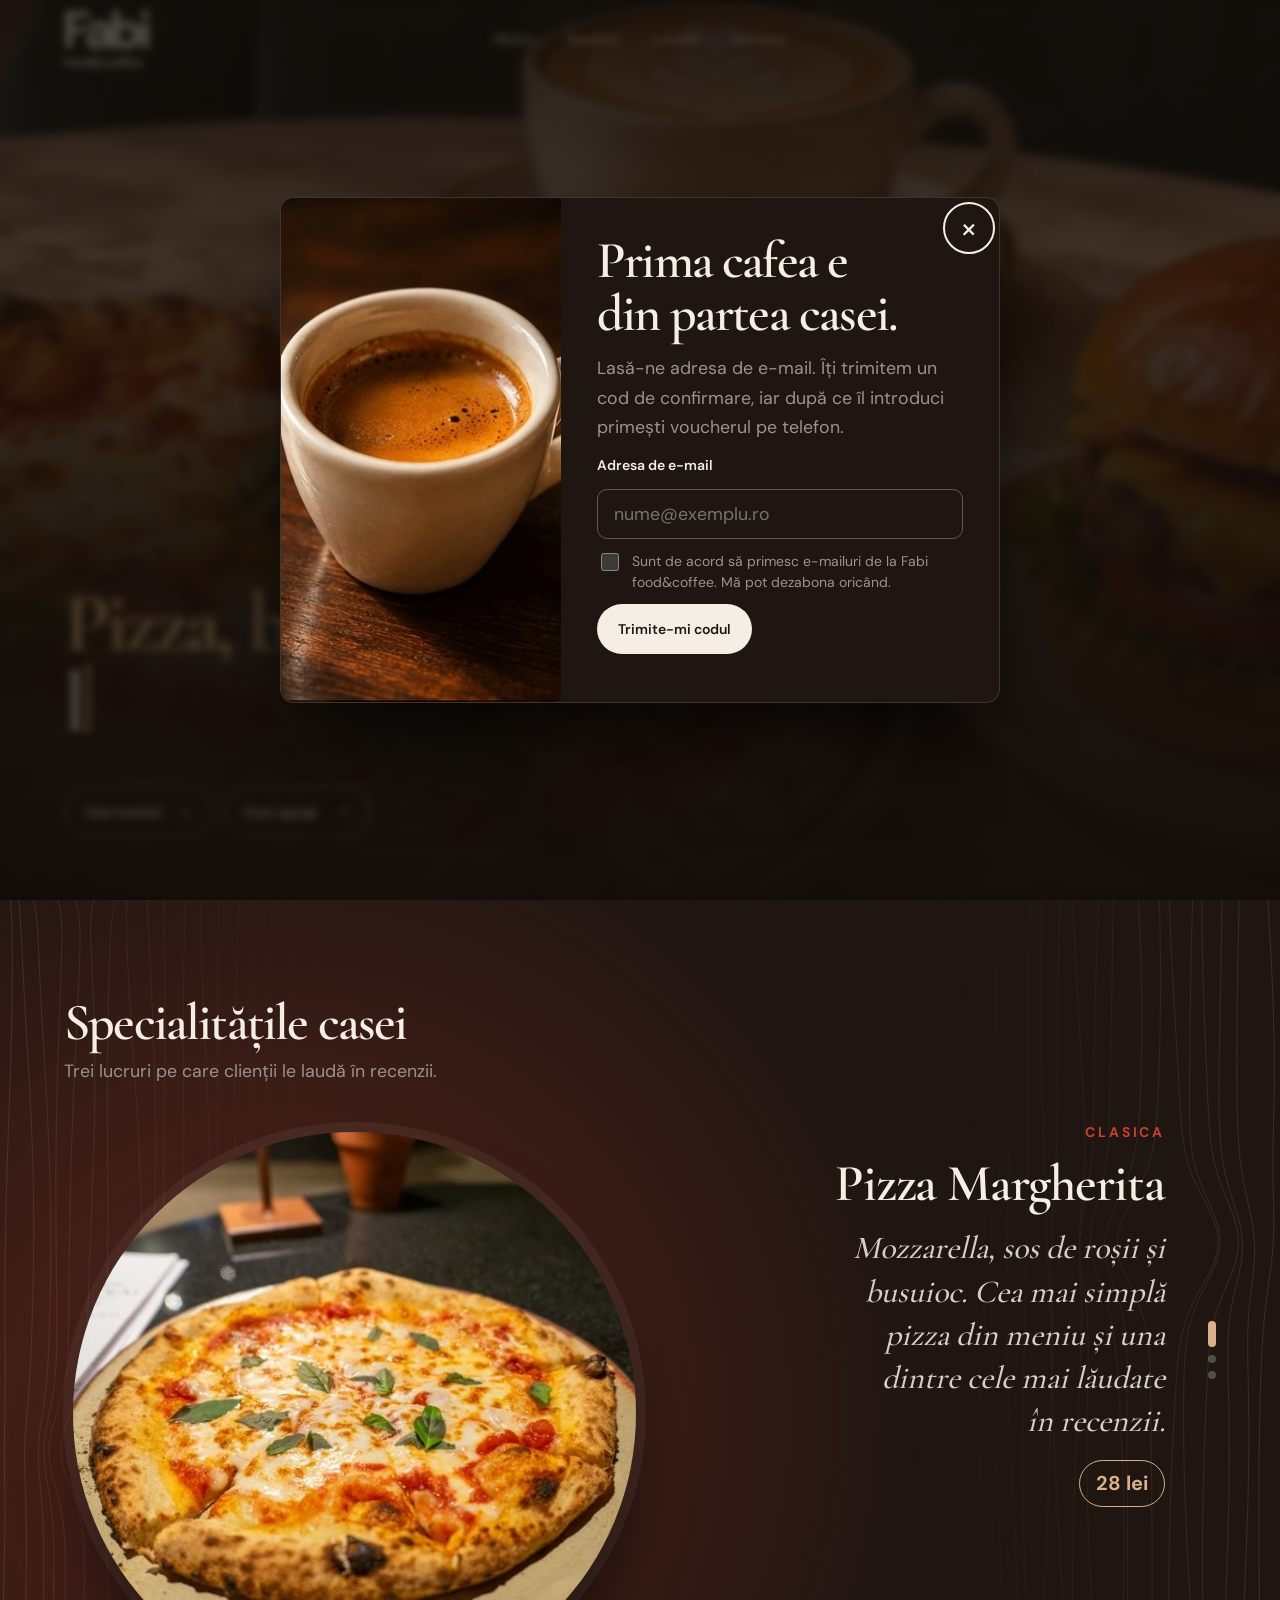
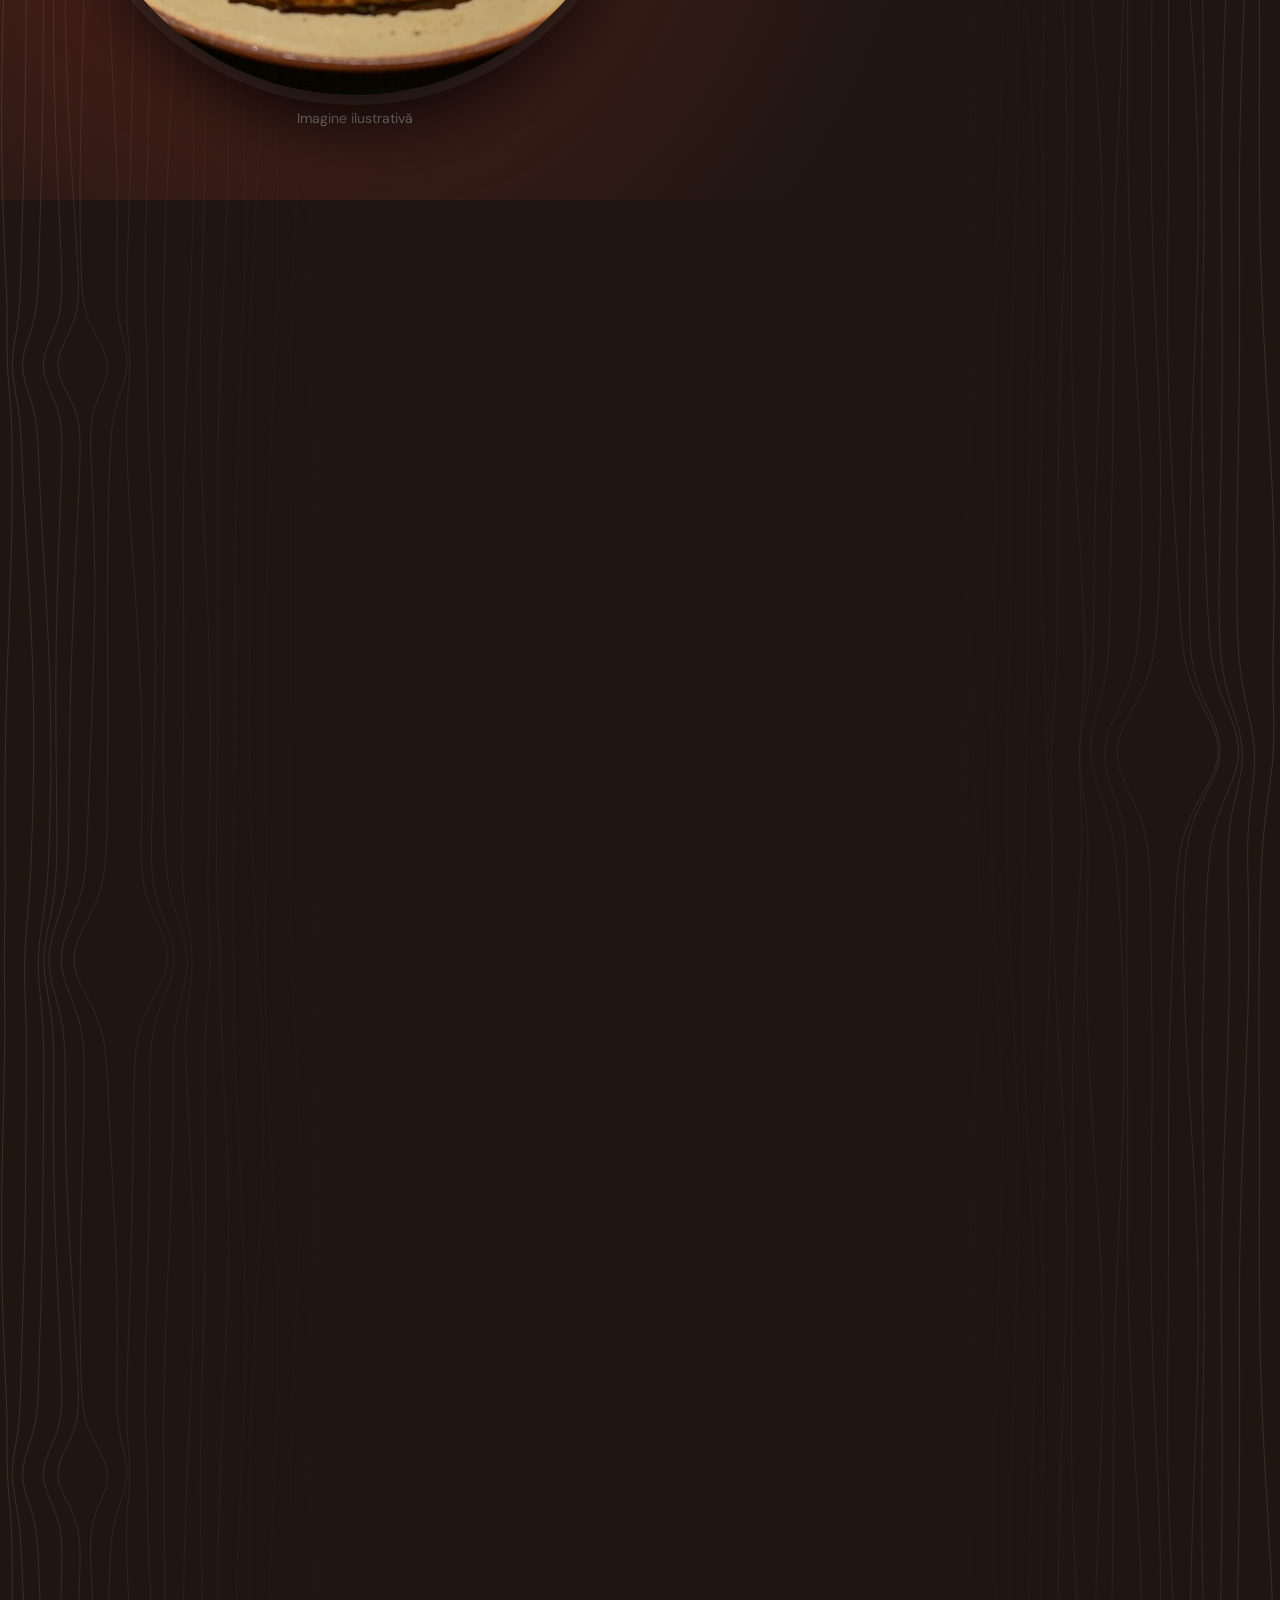
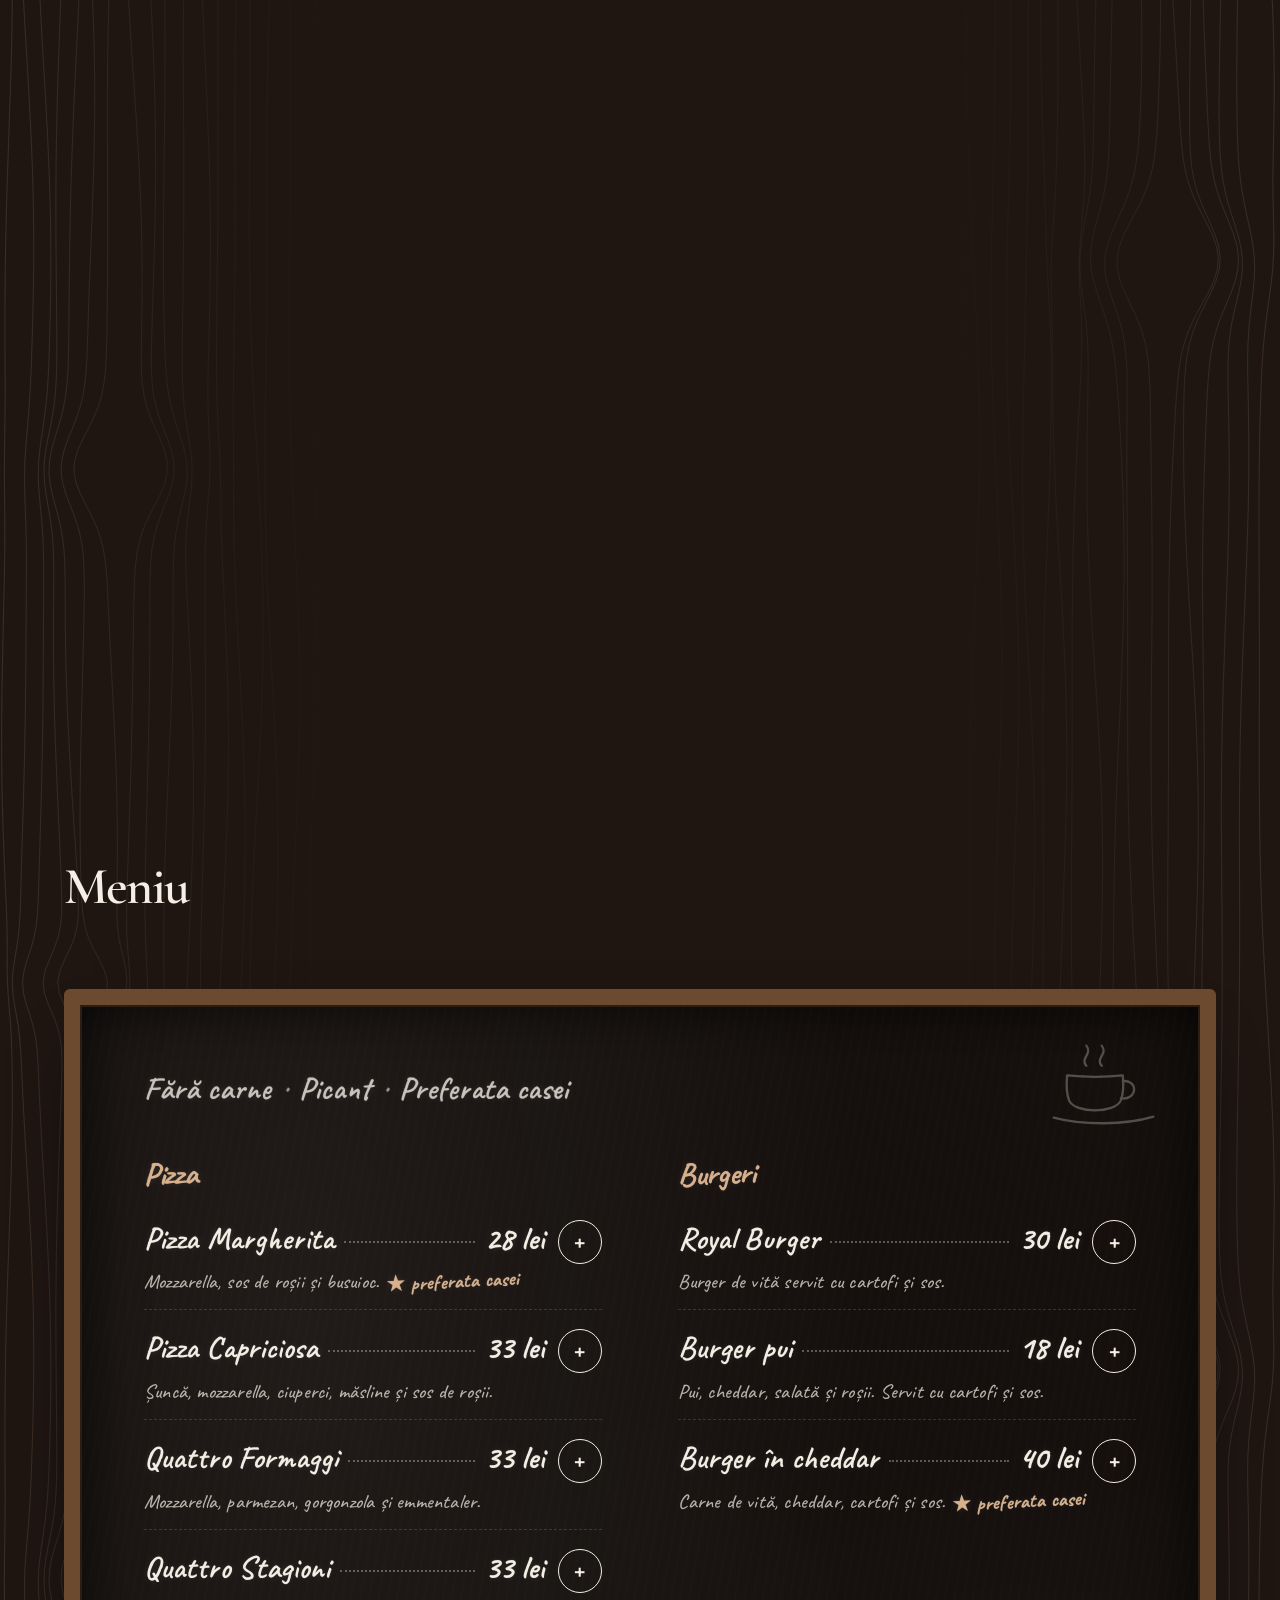
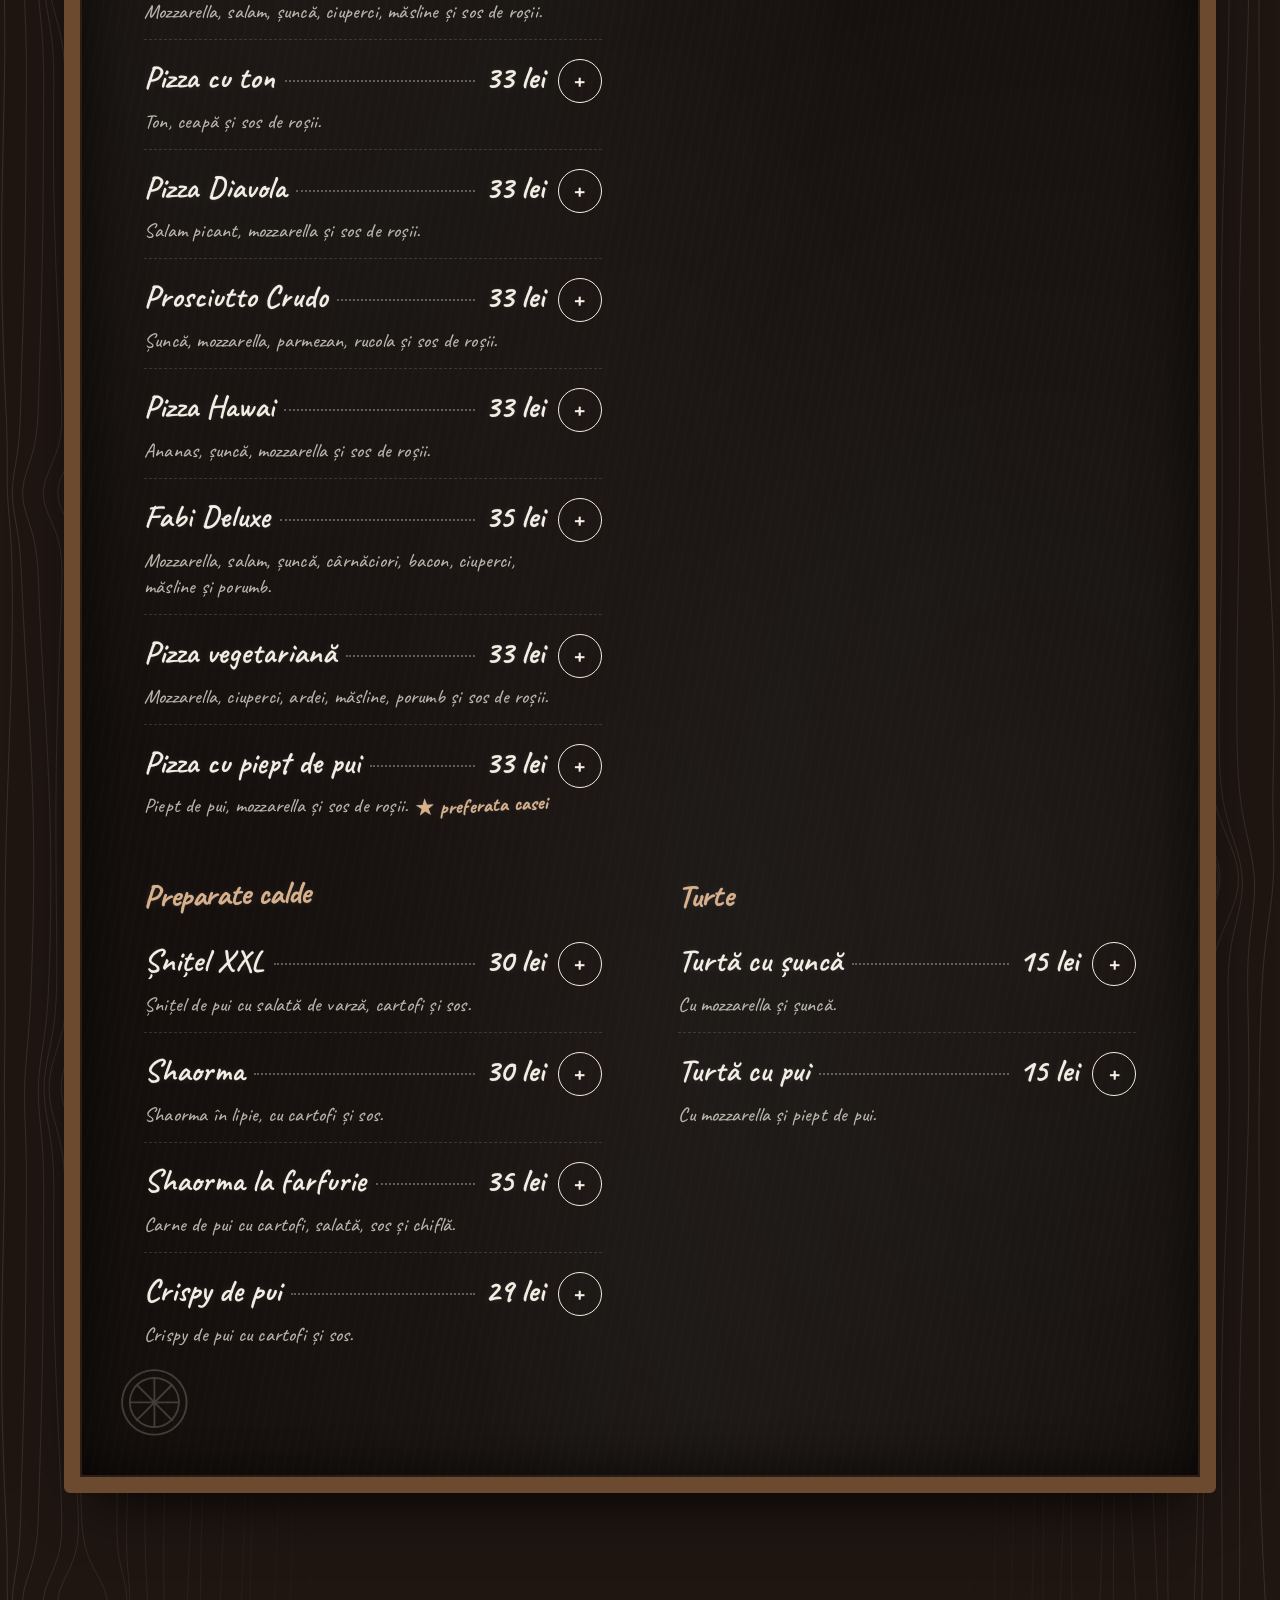
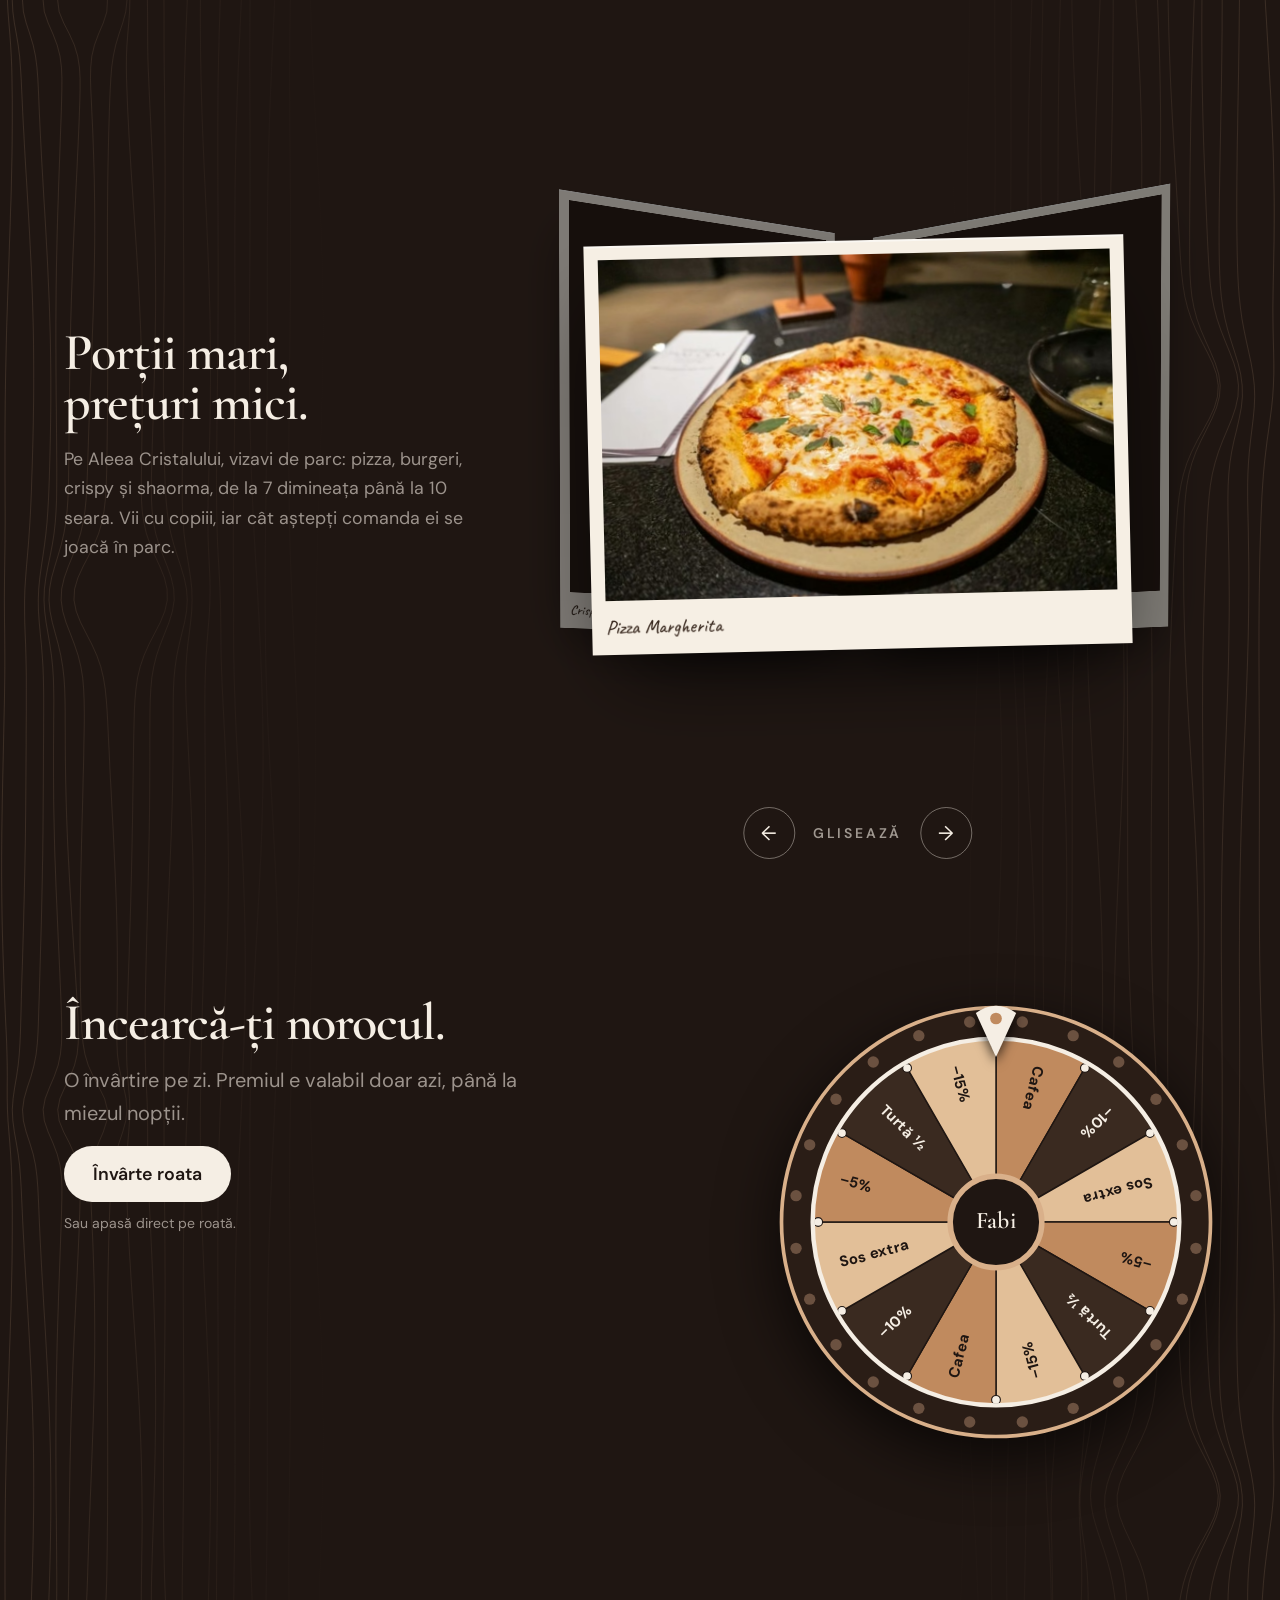
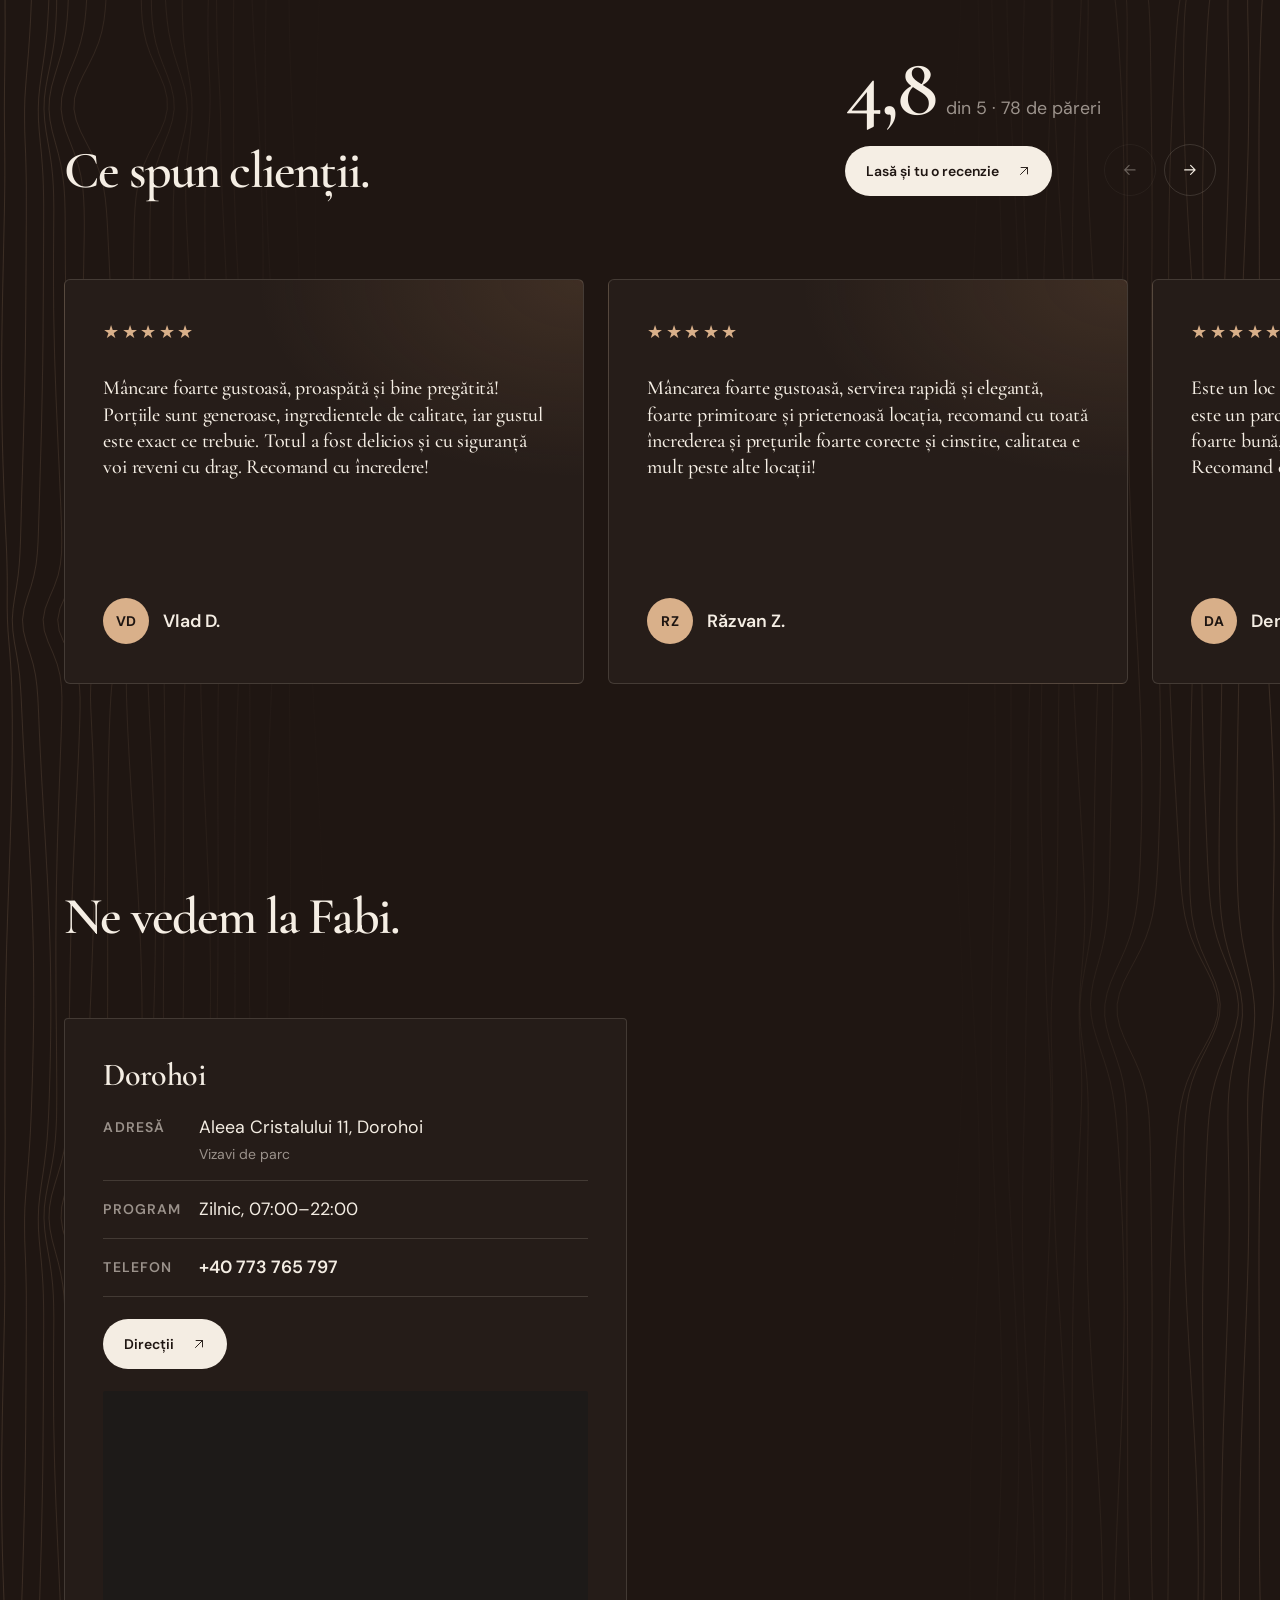
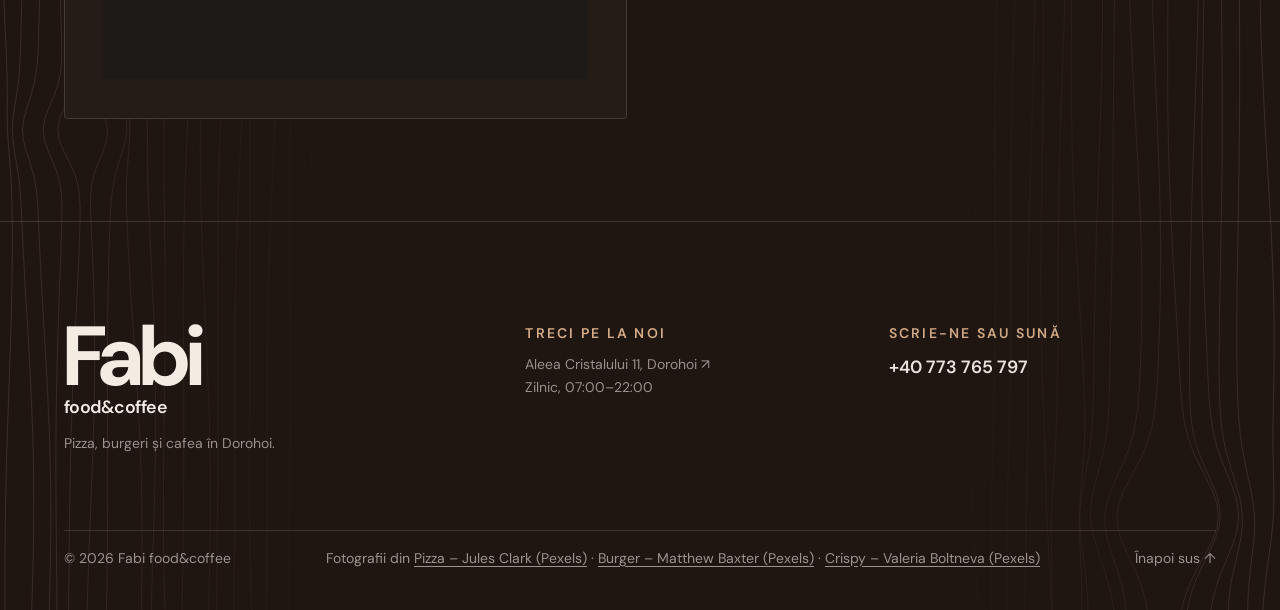
==== commit 8995c578: "Comenzi online (demo): coș cu opțiuni, panou pentru local, SQL Supabase Co-Authored-By: Claude Opus " ====
--- a/demo.html
+++ b/demo.html
@@ -24,6 +24,7 @@
   <link rel="preload" href="assets/fonts/cormorant-ro.woff2" as="font" type="font/woff2" crossorigin>
   <link rel="stylesheet" href="assets/css/style.css?v=79722fa7">
   <meta name="robots" content="noindex"><link rel="stylesheet" href="assets/css/extra.css?v=a1b1a578">
+  <link rel="stylesheet" href="assets/css/comenzi.css?v=02a798f9">
   <script type="application/ld+json">{"@context":"https://schema.org","@graph":[{"@type":"CafeOrCoffeeShop","name":"Fabi food&coffee Dorohoi","address":{"@type":"PostalAddress","streetAddress":"Aleea Cristalului 11","addressLocality":"Dorohoi","addressRegion":"Botoșani","addressCountry":"RO"},"hasMap":"https://www.google.com/maps/search/?api=1&query=Fabi%20food%26coffee%2C%20Aleea%20Cristalului%2011%2C%20Dorohoi","description":"Fabi food&coffee, pizzerie și cafenea pe Aleea Cristalului 11 din Dorohoi. Pizza, burgeri, crispy, shaorma și turte, zilnic între 07:00 și 22:00.","telephone":"+40 773 765 797","geo":{"@type":"GeoCoordinates","latitude":47.9513847,"longitude":26.3954609},"openingHoursSpecification":[{"@type":"OpeningHoursSpecification","dayOfWeek":["Monday","Tuesday","Wednesday","Thursday","Friday","Saturday","Sunday"],"opens":"07:00","closes":"22:00"}],"url":"https://cojocariuemilian73.github.io/fabi-dorohoi/","hasMenu":"https://cojocariuemilian73.github.io/fabi-dorohoi/#meniu"}]}</script>
   <script id="program-dorohoi" type="application/json">[{"zile":["Monday","Tuesday","Wednesday","Thursday","Friday","Saturday","Sunday"],"deschide":"07:00","inchide":"22:00"}]</script>
   <script defer src="assets/js/main.js?v=14b9f4d4" data-motion="assets/js/motion.js?v=0e676cb0"></script>
@@ -74,7 +75,7 @@
           <h2 id="menu-title">Meniu</h2>
           
         </div>
-        <div class="chalkboard"><svg class="doodle doodle-cup" viewBox="0 0 120 100"><path pathLength="1" d="M22 40c20 2 40 2 58 0 1 10 1 18-2 26-6 14-48 14-54 0-3-8-3-16-2-26Z"/><path pathLength="1" d="M80 46c16-2 16 20-2 18"/><path pathLength="1" d="M8 84c30 8 74 8 104-1"/><path pathLength="1" d="M42 30c-7-8 7-12 0-21M58 30c-7-8 7-12 0-21"/></svg><svg class="doodle doodle-lemon" viewBox="0 0 100 100"><path pathLength="1" d="M50 8a42 42 0 1 1-.1 0Z"/><path pathLength="1" d="M50 18a32 32 0 1 1-.1 0Z"/><path pathLength="1" d="M50 18v64M18 50h64M27 27l46 46M73 27 27 73"/></svg><div class="board-filters" role="group" aria-label="Filtrează meniul"><button type="button" class="board-filter" data-filter="fara-carne" aria-pressed="false">Fără carne</button><button type="button" class="board-filter" data-filter="picant" aria-pressed="false">Picant</button><button type="button" class="board-filter" data-filter="preferat" aria-pressed="false">Preferata casei</button></div><div class="board-cols"><section class="board-group" data-category="pizza"><h3>Pizza</h3><ul class="board-list"><li class="board-item" data-tags="fara-carne preferat" style="view-transition-name: produs-0"><div class="board-line"><span class="board-thumb" aria-hidden="true"><picture><source type="image/avif" srcset="assets/img/fabi/fabi-pizza-480.avif 480w, assets/img/fabi/fabi-pizza.avif 900w" sizes="52px"><img src="assets/img/fabi/fabi-pizza.webp" srcset="assets/img/fabi/fabi-pizza-480.webp 480w, assets/img/fabi/fabi-pizza.webp 900w" sizes="52px" width="900" height="600" alt="Imagine ilustrativă. Pizza Margherita cu busuioc" loading="lazy" decoding="async"></picture></span><h4>Pizza Margherita</h4><span class="board-dots" aria-hidden="true"></span><span class="board-price">28 lei</span></div><p>Mozzarella, sos de roșii și busuioc.<span class="board-fav">★ preferata casei</span></p></li><li class="board-item" data-tags="" style="view-transition-name: produs-1"><div class="board-line"><h4>Pizza Capriciosa</h4><span class="board-dots" aria-hidden="true"></span><span class="board-price">33 lei</span></div><p>Șuncă, mozzarella, ciuperci, măsline și sos de roșii.</p></li><li class="board-item" data-tags="fara-carne" style="view-transition-name: produs-2"><div class="board-line"><h4>Quattro Formaggi</h4><span class="board-dots" aria-hidden="true"></span><span class="board-price">33 lei</span></div><p>Mozzarella, parmezan, gorgonzola și emmentaler.</p></li><li class="board-item" data-tags="" style="view-transition-name: produs-3"><div class="board-line"><h4>Quattro Stagioni</h4><span class="board-dots" aria-hidden="true"></span><span class="board-price">33 lei</span></div><p>Mozzarella, salam, șuncă, ciuperci, măsline și sos de roșii.</p></li><li class="board-item" data-tags="" style="view-transition-name: produs-4"><div class="board-line"><h4>Pizza cu ton</h4><span class="board-dots" aria-hidden="true"></span><span class="board-price">33 lei</span></div><p>Ton, ceapă și sos de roșii.</p></li><li class="board-item" data-tags="picant" style="view-transition-name: produs-5"><div class="board-line"><h4>Pizza Diavola</h4><span class="board-dots" aria-hidden="true"></span><span class="board-price">33 lei</span></div><p>Salam picant, mozzarella și sos de roșii.</p></li><li class="board-item" data-tags="" style="view-transition-name: produs-6"><div class="board-line"><h4>Prosciutto Crudo</h4><span class="board-dots" aria-hidden="true"></span><span class="board-price">33 lei</span></div><p>Șuncă, mozzarella, parmezan, rucola și sos de roșii.</p></li><li class="board-item" data-tags="" style="view-transition-name: produs-7"><div class="board-line"><h4>Pizza Hawai</h4><span class="board-dots" aria-hidden="true"></span><span class="board-price">33 lei</span></div><p>Ananas, șuncă, mozzarella și sos de roșii.</p></li><li class="board-item" data-tags="" style="view-transition-name: produs-8"><div class="board-line"><h4>Fabi Deluxe</h4><span class="board-dots" aria-hidden="true"></span><span class="board-price">35 lei</span></div><p>Mozzarella, salam, șuncă, cârnăciori, bacon, ciuperci, măsline și porumb.</p></li><li class="board-item" data-tags="fara-carne" style="view-transition-name: produs-9"><div class="board-line"><h4>Pizza vegetariană</h4><span class="board-dots" aria-hidden="true"></span><span class="board-price">33 lei</span></div><p>Mozzarella, ciuperci, ardei, măsline, porumb și sos de roșii.</p></li><li class="board-item" data-tags="preferat" style="view-transition-name: produs-10"><div class="board-line"><h4>Pizza cu piept de pui</h4><span class="board-dots" aria-hidden="true"></span><span class="board-price">33 lei</span></div><p>Piept de pui, mozzarella și sos de roșii.<span class="board-fav">★ preferata casei</span></p></li></ul></section><section class="board-group" data-category="burgeri"><h3>Burgeri</h3><ul class="board-list"><li class="board-item" data-tags="" style="view-transition-name: produs-11"><div class="board-line"><h4>Royal Burger</h4><span class="board-dots" aria-hidden="true"></span><span class="board-price">30 lei</span></div><p>Burger de vită servit cu cartofi și sos.</p></li><li class="board-item" data-tags="" style="view-transition-name: produs-12"><div class="board-line"><span class="board-thumb" aria-hidden="true"><picture><source type="image/avif" srcset="assets/img/fabi/fabi-burger-480.avif 480w, assets/img/fabi/fabi-burger.avif 900w" sizes="52px"><img src="assets/img/fabi/fabi-burger.webp" srcset="assets/img/fabi/fabi-burger-480.webp 480w, assets/img/fabi/fabi-burger.webp 900w" sizes="52px" width="900" height="1064" alt="Imagine ilustrativă. Burger de pui cu cartofi prăjiți" loading="lazy" decoding="async"></picture></span><h4>Burger pui</h4><span class="board-dots" aria-hidden="true"></span><span class="board-price">18 lei</span></div><p>Pui, cheddar, salată și roșii. Servit cu cartofi și sos.</p></li><li class="board-item" data-tags="preferat" style="view-transition-name: produs-13"><div class="board-line"><h4>Burger în cheddar</h4><span class="board-dots" aria-hidden="true"></span><span class="board-price">40 lei</span></div><p>Carne de vită, cheddar, cartofi și sos.<span class="board-fav">★ preferata casei</span></p></li></ul></section><section class="board-group" data-category="preparate"><h3>Preparate calde</h3><ul class="board-list"><li class="board-item" data-tags="" style="view-transition-name: produs-14"><div class="board-line"><h4>Șnițel XXL</h4><span class="board-dots" aria-hidden="true"></span><span class="board-price">30 lei</span></div><p>Șnițel de pui cu salată de varză, cartofi și sos.</p></li><li class="board-item" data-tags="" style="view-transition-name: produs-15"><div class="board-line"><h4>Shaorma</h4><span class="board-dots" aria-hidden="true"></span><span class="board-price">30 lei</span></div><p>Shaorma în lipie, cu cartofi și sos.</p></li><li class="board-item" data-tags="" style="view-transition-name: produs-16"><div class="board-line"><h4>Shaorma la farfurie</h4><span class="board-dots" aria-hidden="true"></span><span class="board-price">35 lei</span></div><p>Carne de pui cu cartofi, salată, sos și chiflă.</p></li><li class="board-item" data-tags="" style="view-transition-name: produs-17"><div class="board-line"><span class="board-thumb" aria-hidden="true"><picture><source type="image/avif" srcset="assets/img/fabi/fabi-crispy-480.avif 480w, assets/img/fabi/fabi-crispy.avif 900w" sizes="52px"><img src="assets/img/fabi/fabi-crispy.webp" srcset="assets/img/fabi/fabi-crispy-480.webp 480w, assets/img/fabi/fabi-crispy.webp 900w" sizes="52px" width="900" height="1349" alt="Imagine ilustrativă. Crispy de pui cu sos" loading="lazy" decoding="async"></picture></span><h4>Crispy de pui</h4><span class="board-dots" aria-hidden="true"></span><span class="board-price">29 lei</span></div><p>Crispy de pui cu cartofi și sos.</p></li></ul></section><section class="board-group" data-category="turte"><h3>Turte</h3><ul class="board-list"><li class="board-item" data-tags="" style="view-transition-name: produs-18"><div class="board-line"><h4>Turtă cu șuncă</h4><span class="board-dots" aria-hidden="true"></span><span class="board-price">15 lei</span></div><p>Cu mozzarella și șuncă.</p></li><li class="board-item" data-tags="" style="view-transition-name: produs-19"><div class="board-line"><h4>Turtă cu pui</h4><span class="board-dots" aria-hidden="true"></span><span class="board-price">15 lei</span></div><p>Cu mozzarella și piept de pui.</p></li></ul></section></div><p class="board-empty" hidden>Nimic pe filtrul ăsta. Încearcă altul.</p><p class="sr-only" role="status" aria-live="polite" data-board-status></p></div>
+        <div class="chalkboard"><svg class="doodle doodle-cup" viewBox="0 0 120 100"><path pathLength="1" d="M22 40c20 2 40 2 58 0 1 10 1 18-2 26-6 14-48 14-54 0-3-8-3-16-2-26Z"/><path pathLength="1" d="M80 46c16-2 16 20-2 18"/><path pathLength="1" d="M8 84c30 8 74 8 104-1"/><path pathLength="1" d="M42 30c-7-8 7-12 0-21M58 30c-7-8 7-12 0-21"/></svg><svg class="doodle doodle-lemon" viewBox="0 0 100 100"><path pathLength="1" d="M50 8a42 42 0 1 1-.1 0Z"/><path pathLength="1" d="M50 18a32 32 0 1 1-.1 0Z"/><path pathLength="1" d="M50 18v64M18 50h64M27 27l46 46M73 27 27 73"/></svg><div class="board-filters" role="group" aria-label="Filtrează meniul"><button type="button" class="board-filter" data-filter="fara-carne" aria-pressed="false">Fără carne</button><button type="button" class="board-filter" data-filter="picant" aria-pressed="false">Picant</button><button type="button" class="board-filter" data-filter="preferat" aria-pressed="false">Preferata casei</button></div><div class="board-cols"><section class="board-group" data-category="pizza"><h3>Pizza</h3><ul class="board-list"><li class="board-item" data-pid="pizza-margherita" data-tags="fara-carne preferat" style="view-transition-name: produs-0"><div class="board-line"><span class="board-thumb" aria-hidden="true"><picture><source type="image/avif" srcset="assets/img/fabi/fabi-pizza-480.avif 480w, assets/img/fabi/fabi-pizza.avif 900w" sizes="52px"><img src="assets/img/fabi/fabi-pizza.webp" srcset="assets/img/fabi/fabi-pizza-480.webp 480w, assets/img/fabi/fabi-pizza.webp 900w" sizes="52px" width="900" height="600" alt="Imagine ilustrativă. Pizza Margherita cu busuioc" loading="lazy" decoding="async"></picture></span><h4>Pizza Margherita</h4><span class="board-dots" aria-hidden="true"></span><span class="board-price">28 lei</span></div><p>Mozzarella, sos de roșii și busuioc.<span class="board-fav">★ preferata casei</span></p></li><li class="board-item" data-pid="pizza-capriciosa" data-tags="" style="view-transition-name: produs-1"><div class="board-line"><h4>Pizza Capriciosa</h4><span class="board-dots" aria-hidden="true"></span><span class="board-price">33 lei</span></div><p>Șuncă, mozzarella, ciuperci, măsline și sos de roșii.</p></li><li class="board-item" data-pid="quattro-formaggi" data-tags="fara-carne" style="view-transition-name: produs-2"><div class="board-line"><h4>Quattro Formaggi</h4><span class="board-dots" aria-hidden="true"></span><span class="board-price">33 lei</span></div><p>Mozzarella, parmezan, gorgonzola și emmentaler.</p></li><li class="board-item" data-pid="quattro-stagioni" data-tags="" style="view-transition-name: produs-3"><div class="board-line"><h4>Quattro Stagioni</h4><span class="board-dots" aria-hidden="true"></span><span class="board-price">33 lei</span></div><p>Mozzarella, salam, șuncă, ciuperci, măsline și sos de roșii.</p></li><li class="board-item" data-pid="pizza-cu-ton" data-tags="" style="view-transition-name: produs-4"><div class="board-line"><h4>Pizza cu ton</h4><span class="board-dots" aria-hidden="true"></span><span class="board-price">33 lei</span></div><p>Ton, ceapă și sos de roșii.</p></li><li class="board-item" data-pid="pizza-diavola" data-tags="picant" style="view-transition-name: produs-5"><div class="board-line"><h4>Pizza Diavola</h4><span class="board-dots" aria-hidden="true"></span><span class="board-price">33 lei</span></div><p>Salam picant, mozzarella și sos de roșii.</p></li><li class="board-item" data-pid="prosciutto-crudo" data-tags="" style="view-transition-name: produs-6"><div class="board-line"><h4>Prosciutto Crudo</h4><span class="board-dots" aria-hidden="true"></span><span class="board-price">33 lei</span></div><p>Șuncă, mozzarella, parmezan, rucola și sos de roșii.</p></li><li class="board-item" data-pid="pizza-hawai" data-tags="" style="view-transition-name: produs-7"><div class="board-line"><h4>Pizza Hawai</h4><span class="board-dots" aria-hidden="true"></span><span class="board-price">33 lei</span></div><p>Ananas, șuncă, mozzarella și sos de roșii.</p></li><li class="board-item" data-pid="fabi-deluxe" data-tags="" style="view-transition-name: produs-8"><div class="board-line"><h4>Fabi Deluxe</h4><span class="board-dots" aria-hidden="true"></span><span class="board-price">35 lei</span></div><p>Mozzarella, salam, șuncă, cârnăciori, bacon, ciuperci, măsline și porumb.</p></li><li class="board-item" data-pid="pizza-vegetariana" data-tags="fara-carne" style="view-transition-name: produs-9"><div class="board-line"><h4>Pizza vegetariană</h4><span class="board-dots" aria-hidden="true"></span><span class="board-price">33 lei</span></div><p>Mozzarella, ciuperci, ardei, măsline, porumb și sos de roșii.</p></li><li class="board-item" data-pid="pizza-cu-piept-de-pui" data-tags="preferat" style="view-transition-name: produs-10"><div class="board-line"><h4>Pizza cu piept de pui</h4><span class="board-dots" aria-hidden="true"></span><span class="board-price">33 lei</span></div><p>Piept de pui, mozzarella și sos de roșii.<span class="board-fav">★ preferata casei</span></p></li></ul></section><section class="board-group" data-category="burgeri"><h3>Burgeri</h3><ul class="board-list"><li class="board-item" data-pid="royal-burger" data-tags="" style="view-transition-name: produs-11"><div class="board-line"><h4>Royal Burger</h4><span class="board-dots" aria-hidden="true"></span><span class="board-price">30 lei</span></div><p>Burger de vită servit cu cartofi și sos.</p></li><li class="board-item" data-pid="burger-pui" data-tags="" style="view-transition-name: produs-12"><div class="board-line"><span class="board-thumb" aria-hidden="true"><picture><source type="image/avif" srcset="assets/img/fabi/fabi-burger-480.avif 480w, assets/img/fabi/fabi-burger.avif 900w" sizes="52px"><img src="assets/img/fabi/fabi-burger.webp" srcset="assets/img/fabi/fabi-burger-480.webp 480w, assets/img/fabi/fabi-burger.webp 900w" sizes="52px" width="900" height="1064" alt="Imagine ilustrativă. Burger de pui cu cartofi prăjiți" loading="lazy" decoding="async"></picture></span><h4>Burger pui</h4><span class="board-dots" aria-hidden="true"></span><span class="board-price">18 lei</span></div><p>Pui, cheddar, salată și roșii. Servit cu cartofi și sos.</p></li><li class="board-item" data-pid="burger-in-cheddar" data-tags="preferat" style="view-transition-name: produs-13"><div class="board-line"><h4>Burger în cheddar</h4><span class="board-dots" aria-hidden="true"></span><span class="board-price">40 lei</span></div><p>Carne de vită, cheddar, cartofi și sos.<span class="board-fav">★ preferata casei</span></p></li></ul></section><section class="board-group" data-category="preparate"><h3>Preparate calde</h3><ul class="board-list"><li class="board-item" data-pid="snitel-xxl" data-tags="" style="view-transition-name: produs-14"><div class="board-line"><h4>Șnițel XXL</h4><span class="board-dots" aria-hidden="true"></span><span class="board-price">30 lei</span></div><p>Șnițel de pui cu salată de varză, cartofi și sos.</p></li><li class="board-item" data-pid="shaorma" data-tags="" style="view-transition-name: produs-15"><div class="board-line"><h4>Shaorma</h4><span class="board-dots" aria-hidden="true"></span><span class="board-price">30 lei</span></div><p>Shaorma în lipie, cu cartofi și sos.</p></li><li class="board-item" data-pid="shaorma-la-farfurie" data-tags="" style="view-transition-name: produs-16"><div class="board-line"><h4>Shaorma la farfurie</h4><span class="board-dots" aria-hidden="true"></span><span class="board-price">35 lei</span></div><p>Carne de pui cu cartofi, salată, sos și chiflă.</p></li><li class="board-item" data-pid="crispy-de-pui" data-tags="" style="view-transition-name: produs-17"><div class="board-line"><span class="board-thumb" aria-hidden="true"><picture><source type="image/avif" srcset="assets/img/fabi/fabi-crispy-480.avif 480w, assets/img/fabi/fabi-crispy.avif 900w" sizes="52px"><img src="assets/img/fabi/fabi-crispy.webp" srcset="assets/img/fabi/fabi-crispy-480.webp 480w, assets/img/fabi/fabi-crispy.webp 900w" sizes="52px" width="900" height="1349" alt="Imagine ilustrativă. Crispy de pui cu sos" loading="lazy" decoding="async"></picture></span><h4>Crispy de pui</h4><span class="board-dots" aria-hidden="true"></span><span class="board-price">29 lei</span></div><p>Crispy de pui cu cartofi și sos.</p></li></ul></section><section class="board-group" data-category="turte"><h3>Turte</h3><ul class="board-list"><li class="board-item" data-pid="turta-cu-sunca" data-tags="" style="view-transition-name: produs-18"><div class="board-line"><h4>Turtă cu șuncă</h4><span class="board-dots" aria-hidden="true"></span><span class="board-price">15 lei</span></div><p>Cu mozzarella și șuncă.</p></li><li class="board-item" data-pid="turta-cu-pui" data-tags="" style="view-transition-name: produs-19"><div class="board-line"><h4>Turtă cu pui</h4><span class="board-dots" aria-hidden="true"></span><span class="board-price">15 lei</span></div><p>Cu mozzarella și piept de pui.</p></li></ul></section></div><p class="board-empty" hidden>Nimic pe filtrul ăsta. Încearcă altul.</p><p class="sr-only" role="status" aria-live="polite" data-board-status></p></div>
       </div>
     </section>
 
@@ -153,5 +154,6 @@
 
   <dialog class="welcome" aria-labelledby="welcome-title"><form method="dialog" class="welcome-close"><button aria-label="Închide">×</button></form><div class="welcome-photo" aria-hidden="true"><picture><source type="image/avif" srcset="assets/img/fabi/fabi-cafea.avif 512w" sizes="(min-width: 700px) 320px, 100vw"><img src="assets/img/fabi/fabi-cafea.webp" srcset="assets/img/fabi/fabi-cafea.webp 512w" sizes="(min-width: 700px) 320px, 100vw" width="512" height="512" alt="Imagine ilustrativă. Cappuccino cu croissant" loading="lazy" decoding="async"></picture></div><div class="welcome-body"><h2 id="welcome-title">Prima cafea e din partea casei.</h2><form class="welcome-step" data-step="email" novalidate><p>Lasă-ne adresa de e-mail. Îți trimitem un cod de confirmare, iar după ce îl introduci primești voucherul pe telefon.</p><label for="welcome-email">Adresa de e-mail</label><input id="welcome-email" type="email" autocomplete="email" required placeholder="nume@exemplu.ro"><label class="welcome-consent"><input type="checkbox" required> <span>Sunt de acord să primesc e-mailuri de la Fabi food&amp;coffee. Mă pot dezabona oricând.</span></label><button class="button button-dark">Trimite-mi codul</button><p class="welcome-error" role="alert"></p></form><form class="welcome-step" data-step="code" hidden novalidate><p>Ți-am trimis un cod de 6 cifre la <strong class="welcome-to"></strong>. Scrie-l aici.</p><label for="welcome-code">Codul de confirmare</label><input id="welcome-code" inputmode="numeric" autocomplete="one-time-code" maxlength="6" pattern="[0-9]{6}" required><button class="button button-dark">Confirmă</button><p class="welcome-demo" hidden></p><button type="button" class="welcome-back">Altă adresă de e-mail</button><p class="welcome-error" role="alert"></p></form><div class="welcome-step" data-step="voucher" hidden><p>Gata! Arată voucherul la bar, la prima vizită.</p><div class="ticket"><div class="ticket-qr" aria-hidden="true"></div><div class="ticket-info"><span class="ticket-label">Espresso din partea casei</span><strong class="ticket-code"></strong><span class="ticket-until"></span></div></div><small>Un voucher pe adresă de e-mail, la prima vizită. Valabil 30 de zile.</small></div></div></dialog><button type="button" class="voucher-pill" hidden>Voucherul tău ☕</button>
   <script defer src="assets/js/extra.js?v=c9b80ef7"></script>
+  <script id="comenzi-config" type="application/json">{"produse":{"pizza-margherita":{"nume":"Pizza Margherita","pret":28,"cat":"pizza","descriere":"Mozzarella, sos de roșii și busuioc."},"pizza-capriciosa":{"nume":"Pizza Capriciosa","pret":33,"cat":"pizza","descriere":"Șuncă, mozzarella, ciuperci, măsline și sos de roșii."},"quattro-formaggi":{"nume":"Quattro Formaggi","pret":33,"cat":"pizza","descriere":"Mozzarella, parmezan, gorgonzola și emmentaler."},"quattro-stagioni":{"nume":"Quattro Stagioni","pret":33,"cat":"pizza","descriere":"Mozzarella, salam, șuncă, ciuperci, măsline și sos de roșii."},"pizza-cu-ton":{"nume":"Pizza cu ton","pret":33,"cat":"pizza","descriere":"Ton, ceapă și sos de roșii."},"pizza-diavola":{"nume":"Pizza Diavola","pret":33,"cat":"pizza","descriere":"Salam picant, mozzarella și sos de roșii."},"prosciutto-crudo":{"nume":"Prosciutto Crudo","pret":33,"cat":"pizza","descriere":"Șuncă, mozzarella, parmezan, rucola și sos de roșii."},"pizza-hawai":{"nume":"Pizza Hawai","pret":33,"cat":"pizza","descriere":"Ananas, șuncă, mozzarella și sos de roșii."},"fabi-deluxe":{"nume":"Fabi Deluxe","pret":35,"cat":"pizza","descriere":"Mozzarella, salam, șuncă, cârnăciori, bacon, ciuperci, măsline și porumb."},"pizza-vegetariana":{"nume":"Pizza vegetariană","pret":33,"cat":"pizza","descriere":"Mozzarella, ciuperci, ardei, măsline, porumb și sos de roșii."},"pizza-cu-piept-de-pui":{"nume":"Pizza cu piept de pui","pret":33,"cat":"pizza","descriere":"Piept de pui, mozzarella și sos de roșii."},"royal-burger":{"nume":"Royal Burger","pret":30,"cat":"burgeri","descriere":"Burger de vită servit cu cartofi și sos."},"burger-pui":{"nume":"Burger pui","pret":18,"cat":"burgeri","descriere":"Pui, cheddar, salată și roșii. Servit cu cartofi și sos."},"burger-in-cheddar":{"nume":"Burger în cheddar","pret":40,"cat":"burgeri","descriere":"Carne de vită, cheddar, cartofi și sos."},"snitel-xxl":{"nume":"Șnițel XXL","pret":30,"cat":"preparate","descriere":"Șnițel de pui cu salată de varză, cartofi și sos."},"shaorma":{"nume":"Shaorma","pret":30,"cat":"preparate","descriere":"Shaorma în lipie, cu cartofi și sos."},"shaorma-la-farfurie":{"nume":"Shaorma la farfurie","pret":35,"cat":"preparate","descriere":"Carne de pui cu cartofi, salată, sos și chiflă."},"crispy-de-pui":{"nume":"Crispy de pui","pret":29,"cat":"preparate","descriere":"Crispy de pui cu cartofi și sos."},"turta-cu-sunca":{"nume":"Turtă cu șuncă","pret":15,"cat":"turte","descriere":"Cu mozzarella și șuncă."},"turta-cu-pui":{"nume":"Turtă cu pui","pret":15,"cat":"turte","descriere":"Cu mozzarella și piept de pui."}},"grupuri":{"marime":{"titlu":"Mărime","tip":"una","variante":[{"nume":"33 cm","pret":0},{"nume":"50 cm","pret":22}]},"meniu":{"titlu":"Fă-l meniu","tip":"multe","variante":[{"nume":"Suc la doză","pret":6}]},"extra":{"titlu":"Extra","tip":"multe","variante":[{"nume":"Sos extra","pret":3},{"nume":"Cașcaval extra","pret":5}]},"fara":{"titlu":"Fără","tip":"multe","variante":[{"nume":"fără ceapă","pret":0},{"nume":"fără sos","pret":0}]}},"categorii":{"pizza":["marime","extra"],"burgeri":["meniu","extra","fara"],"preparate":["meniu","extra","fara"],"turte":["extra"]},"ridicare":{"minute":20},"livrare":{"activ":true,"taxa":5,"minim":30,"minute":40,"zona":"Dorohoi"},"exemple":true,"program":[{"zile":["Monday","Tuesday","Wednesday","Thursday","Friday","Saturday","Sunday"],"deschide":"07:00","inchide":"22:00"}],"telefon":"+40 773 765 797","tel":"tel:+40773765797","supabaseUrl":"","supabaseCheie":""}</script><script defer src="assets/js/comenzi.js?v=50a66bef"></script>
 </body>
 </html>
--- a/assets/css/comenzi.css
+++ b/assets/css/comenzi.css
@@ -0,0 +1,91 @@
+/* Comenzi online: butoanele „+”, fereastra produsului, coșul și bara de jos. Doar trepte din scala de text. */
+.add-btn {
+  flex: none; display: grid; place-items: center; width: 44px; height: 44px; margin-left: 4px;
+  border: 1px solid currentColor; border-radius: 50%; color: var(--ink); background: transparent;
+  font: 600 var(--fs-md)/1 var(--sans); cursor: pointer;
+  transition: background-color .2s var(--ease-out), color .2s var(--ease-out), transform .16s var(--ease-out);
+}
+.add-btn:active { transform: scale(.9); }
+@media (hover: hover) and (pointer: fine) { .add-btn:hover { color: var(--paper); background: var(--ink); } }
+.qm-item .add-btn { grid-column: 3; grid-row: 2; justify-self: end; }
+
+.order-sheet, .cart-dialog {
+  width: min(520px, 100%); max-width: 100%; max-height: 100%; margin: auto 0 0 auto; padding: 0;
+  color: var(--ink); background: var(--paper); border: 1px solid var(--line); overflow: auto;
+  overscroll-behavior: contain;
+}
+.order-sheet { margin: auto auto 0; border-radius: 16px 16px 0 0; }
+.cart-dialog { height: 100%; }
+.order-sheet::backdrop, .cart-dialog::backdrop { background: #0f0a08b3; }
+@media (min-width: 700px) {
+  .order-sheet { margin: auto; border-radius: 16px; }
+}
+.sheet-form, .cart-body { display: grid; gap: 18px; padding: 22px var(--edge) calc(26px + env(safe-area-inset-bottom)); }
+@media (min-width: 700px) { .sheet-form, .cart-body { padding-inline: 32px; } }
+.sheet-head { display: flex; align-items: start; justify-content: space-between; gap: 16px; }
+.sheet-head h2 { font: 600 var(--fs-lg)/1.05 var(--serif); }
+.sheet-desc, .cart-meta { color: var(--muted); font-size: var(--fs-xs); line-height: 1.5; }
+.sheet-group { display: grid; gap: 2px; padding: 0; border: 0; }
+.sheet-group legend { margin-bottom: 6px; color: var(--accent-text); font-size: var(--fs-xs); font-weight: 600; letter-spacing: .08em; text-transform: uppercase; }
+.sheet-option { display: grid; grid-template-columns: auto 1fr auto; align-items: center; gap: 12px; min-height: 48px; border-bottom: 1px solid var(--line); font-size: var(--fs-sm); cursor: pointer; }
+.sheet-option input { width: 20px; height: 20px; margin: 0; accent-color: var(--accent); }
+.sheet-option-price { color: var(--muted); font-size: var(--fs-xs); font-variant-numeric: tabular-nums; }
+.sheet-foot { position: sticky; bottom: 0; display: flex; align-items: center; justify-content: space-between; gap: 12px; padding-top: 12px; background: var(--paper); }
+.sheet-add { flex: 1; justify-content: center; }
+
+.qty { display: inline-flex; align-items: center; border: 1px solid var(--line); border-radius: 999px; }
+.qty button { display: grid; place-items: center; width: 44px; height: 44px; border: 0; border-radius: 50%; color: var(--ink); background: transparent; font-size: var(--fs-md); cursor: pointer; }
+.qty-value { min-width: 2ch; text-align: center; font-variant-numeric: tabular-nums; font-weight: 600; }
+
+.cart-lines { display: grid; padding: 0; list-style: none; }
+.cart-line { display: grid; grid-template-columns: 1fr auto; align-items: center; gap: 6px 12px; padding: 12px 0; border-bottom: 1px solid var(--line); }
+.cart-line-text { display: grid; gap: 2px; grid-column: 1 / -1; }
+.cart-line-text strong { font-size: var(--fs-sm); }
+.cart-line-text span { color: var(--muted); font-size: var(--fs-xs); }
+.cart-line-price { justify-self: end; font-weight: 600; font-variant-numeric: tabular-nums; }
+.cart-empty { color: var(--muted); }
+
+.mode-switch { display: flex; gap: 6px; padding: 4px; border: 1px solid var(--line); border-radius: 999px; }
+.mode-switch label { flex: 1; }
+.mode-switch input { position: absolute; opacity: 0; pointer-events: none; }
+.mode-switch span { display: flex; align-items: center; justify-content: center; min-height: 44px; padding: 0 10px; border-radius: 999px; font-size: var(--fs-xs); font-weight: 600; text-align: center; cursor: pointer; }
+.mode-switch input:checked + span { color: var(--paper); background: var(--ink); }
+.mode-switch input:focus-visible + span { outline: 2px solid var(--accent-text); outline-offset: 2px; }
+
+.cart-form { display: grid; gap: 14px; }
+.field { display: grid; gap: 6px; font-size: var(--fs-xs); font-weight: 600; }
+.field input, .field textarea { width: 100%; min-height: 48px; padding: 12px 14px; border: 1px solid var(--line); border-radius: 10px; color: var(--ink); background: color-mix(in oklab, var(--ink) 5%, var(--paper)); font: 400 var(--fs-sm)/1.4 var(--sans); }
+.field input:focus, .field textarea:focus { border-color: var(--accent-text); outline: none; }
+.cart-sum { display: grid; gap: 6px; margin: 0; }
+.cart-sum div { display: flex; justify-content: space-between; color: var(--muted); font-size: var(--fs-xs); }
+.cart-sum dd { margin: 0; font-variant-numeric: tabular-nums; }
+.cart-sum .cart-total { padding-top: 8px; border-top: 1px solid var(--line); color: var(--ink); font-size: var(--fs-md); font-weight: 600; }
+.cart-send { width: 100%; justify-content: center; }
+.cart-send:disabled { opacity: .5; cursor: not-allowed; }
+.order-note { padding: 10px 14px; border-left: 2px solid var(--accent); color: var(--muted); background: color-mix(in oklab, var(--accent) 10%, var(--paper)); font-size: var(--fs-xs); line-height: 1.45; }
+.order-note.is-closed { color: var(--ink); }
+.order-error { padding: 10px 14px; border-left: 2px solid #e0614a; background: #e0614a1f; font-size: var(--fs-xs); }
+
+.status-steps { display: grid; gap: 0; padding: 0; list-style: none; counter-reset: pas; }
+.status-steps li { position: relative; padding: 0 0 18px 40px; color: var(--muted); font-size: var(--fs-sm); counter-increment: pas; }
+.status-steps li::before { content: counter(pas); position: absolute; left: 0; top: -2px; display: grid; place-items: center; width: 28px; height: 28px; border: 1px solid var(--line); border-radius: 50%; font-size: var(--fs-xs); }
+.status-steps li.is-done { color: var(--ink); }
+.status-steps li.is-done::before { content: "✓"; color: var(--paper); background: var(--accent-text); border-color: var(--accent-text); }
+.status-steps li.is-now { color: var(--ink); font-weight: 600; }
+.status-steps li.is-now::before { border-color: var(--accent-text); color: var(--accent-text); }
+.status-eta { font: 600 var(--fs-lg)/1.15 var(--serif); }
+
+.cart-bar {
+  position: fixed; z-index: 55; left: 12px; right: 12px; bottom: calc(62px + env(safe-area-inset-bottom));
+  display: flex; align-items: center; justify-content: space-between; gap: 12px; min-height: 56px; padding: 0 20px;
+  border: 0; border-radius: 999px; color: var(--paper); background: var(--accent-text);
+  box-shadow: 0 10px 30px #0008; font-size: var(--fs-xs); cursor: pointer;
+}
+.cart-bar[hidden] { display: none; }
+.cart-bar strong { font-weight: 700; }
+body.has-cart-bar { padding-bottom: 72px; }
+@media (min-width: 1024px) {
+  .cart-bar { left: auto; right: 24px; bottom: 24px; width: 360px; }
+}
+.qm .cart-bar { bottom: calc(12px + env(safe-area-inset-bottom)); }
+.qm-item:has(.add-btn) p { grid-column: 2; }
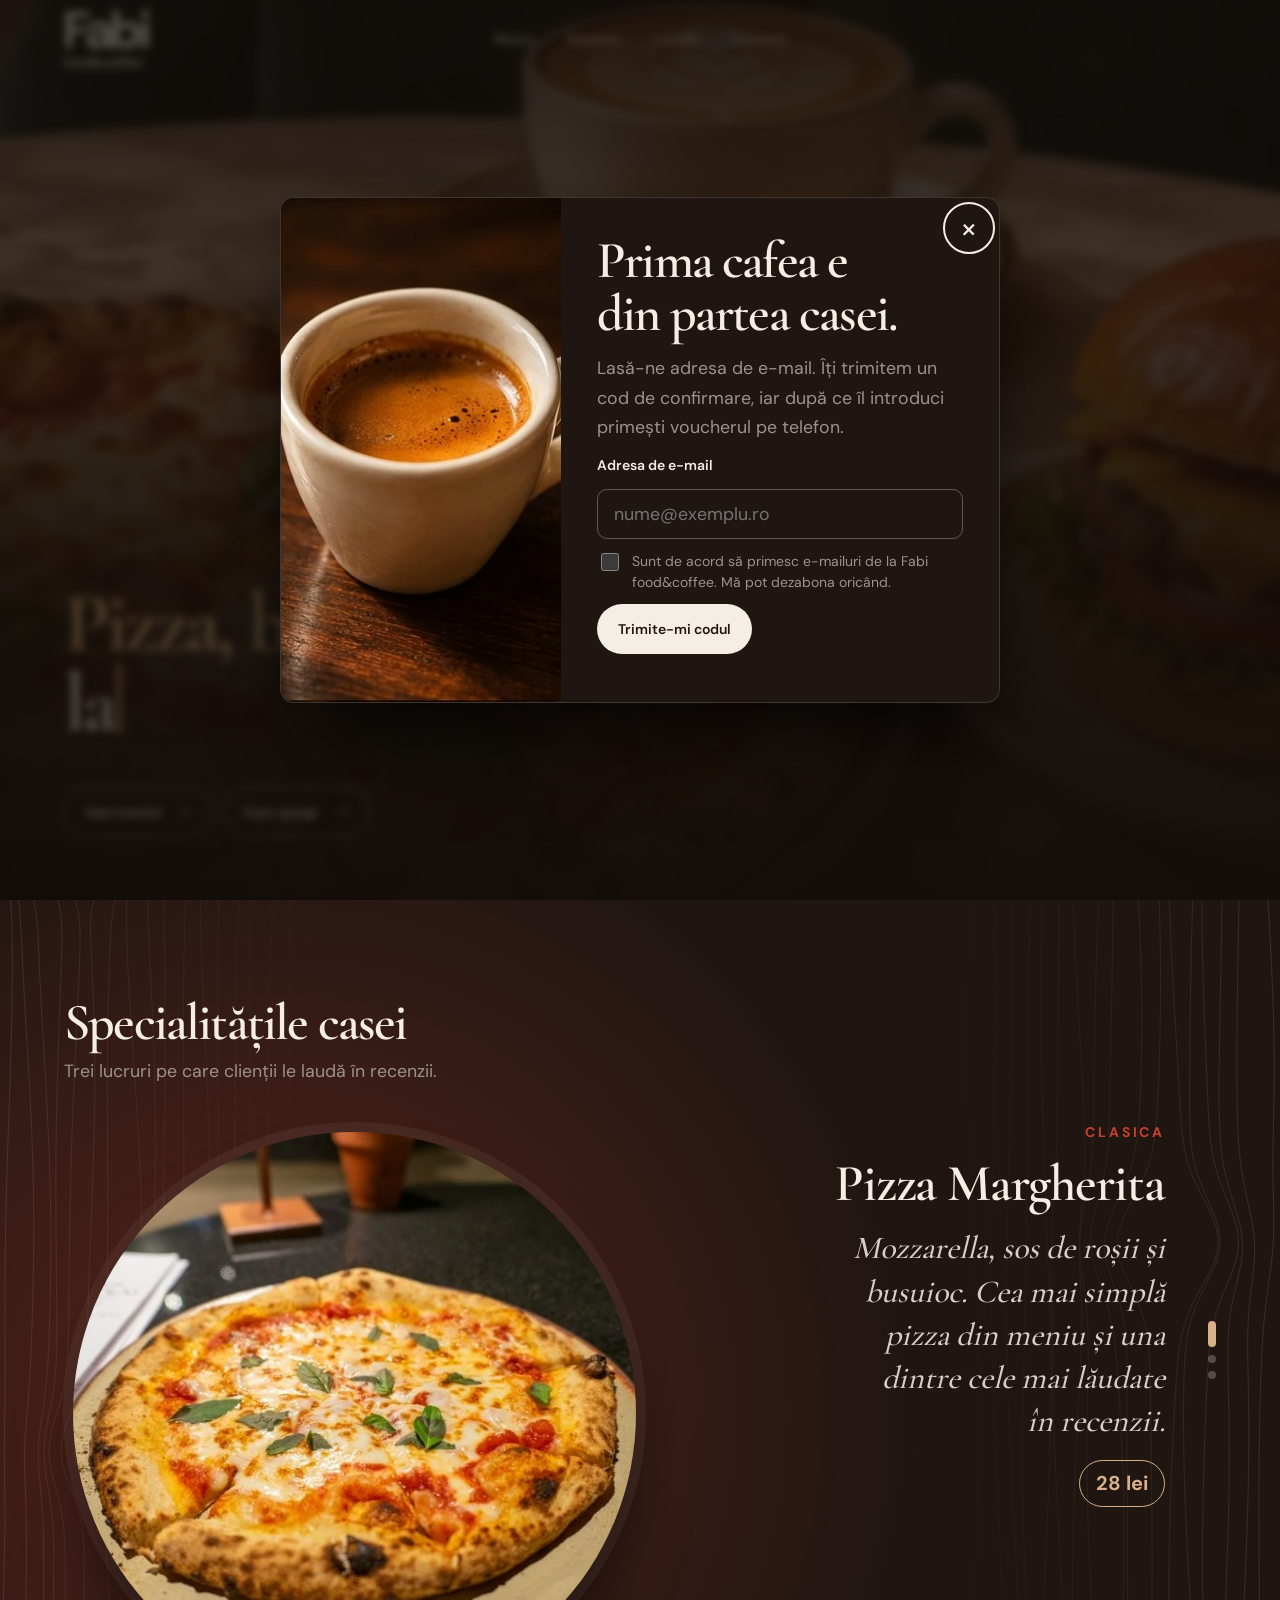
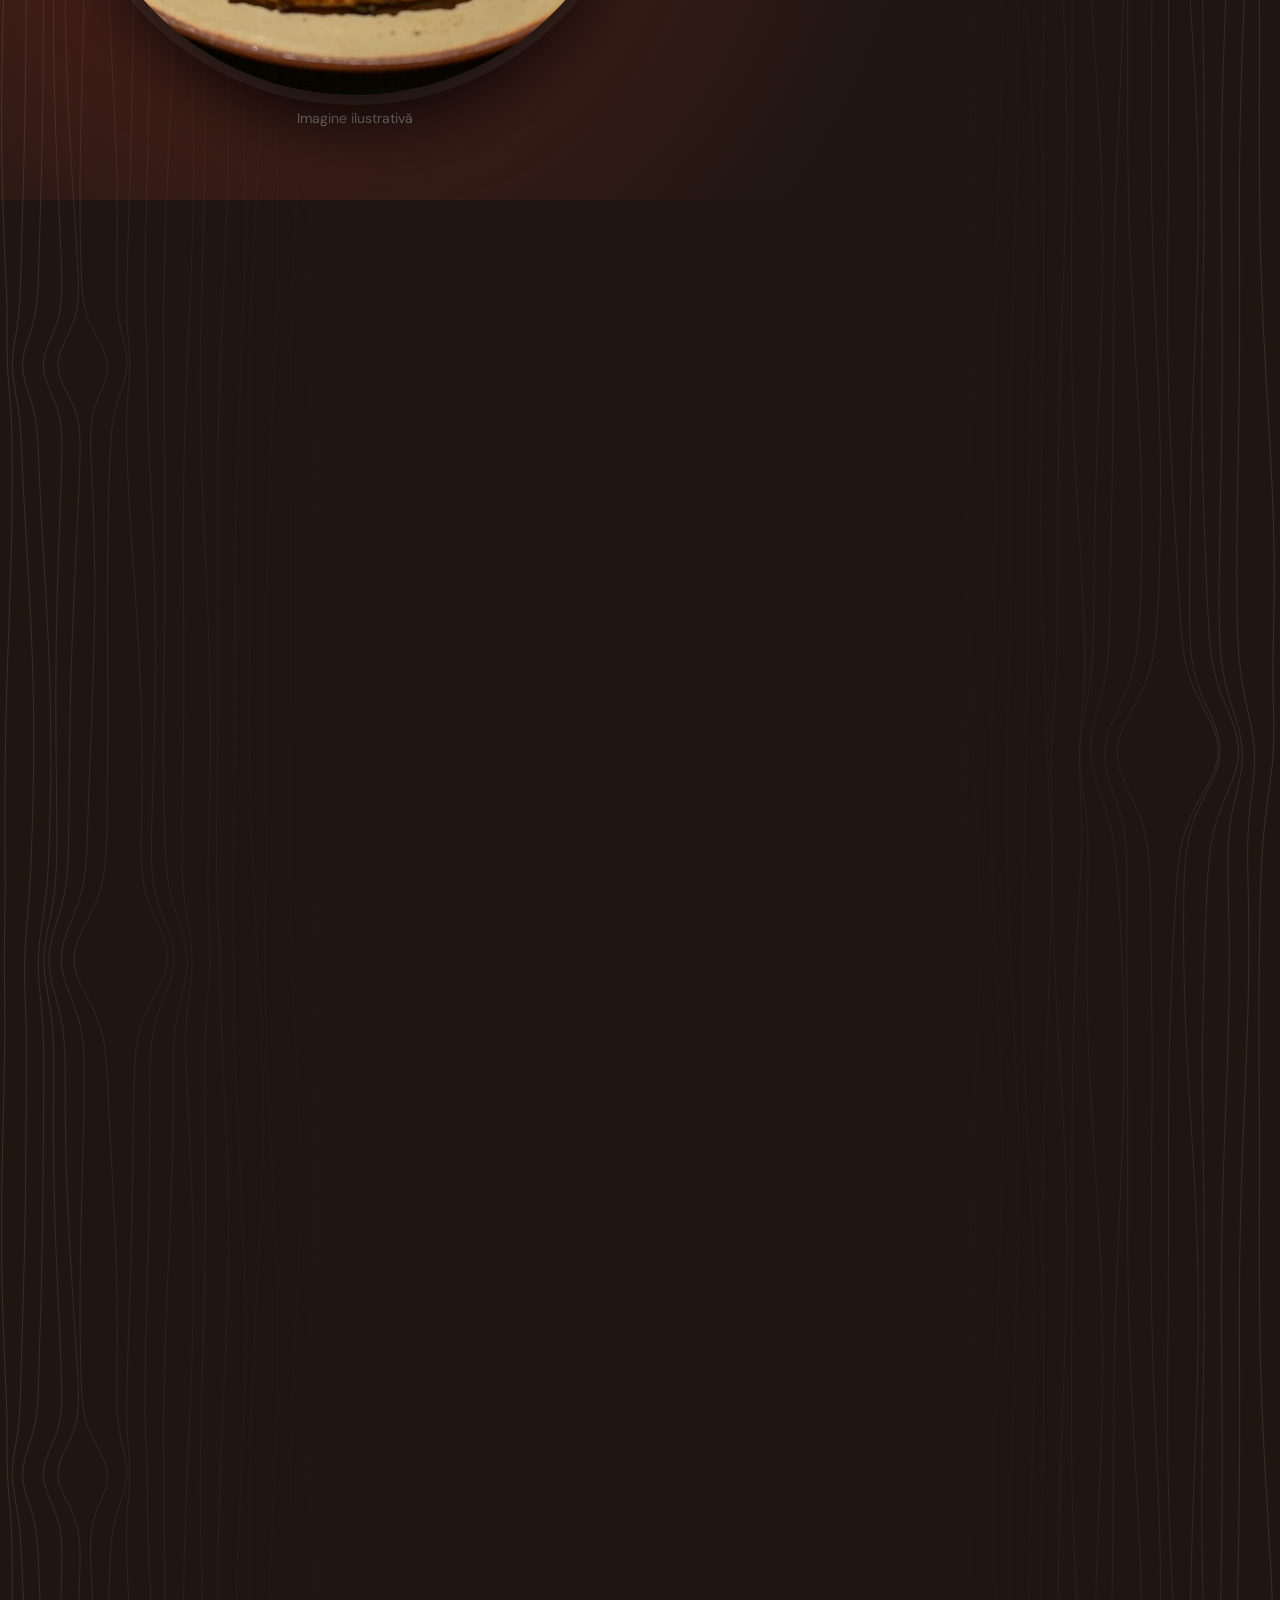
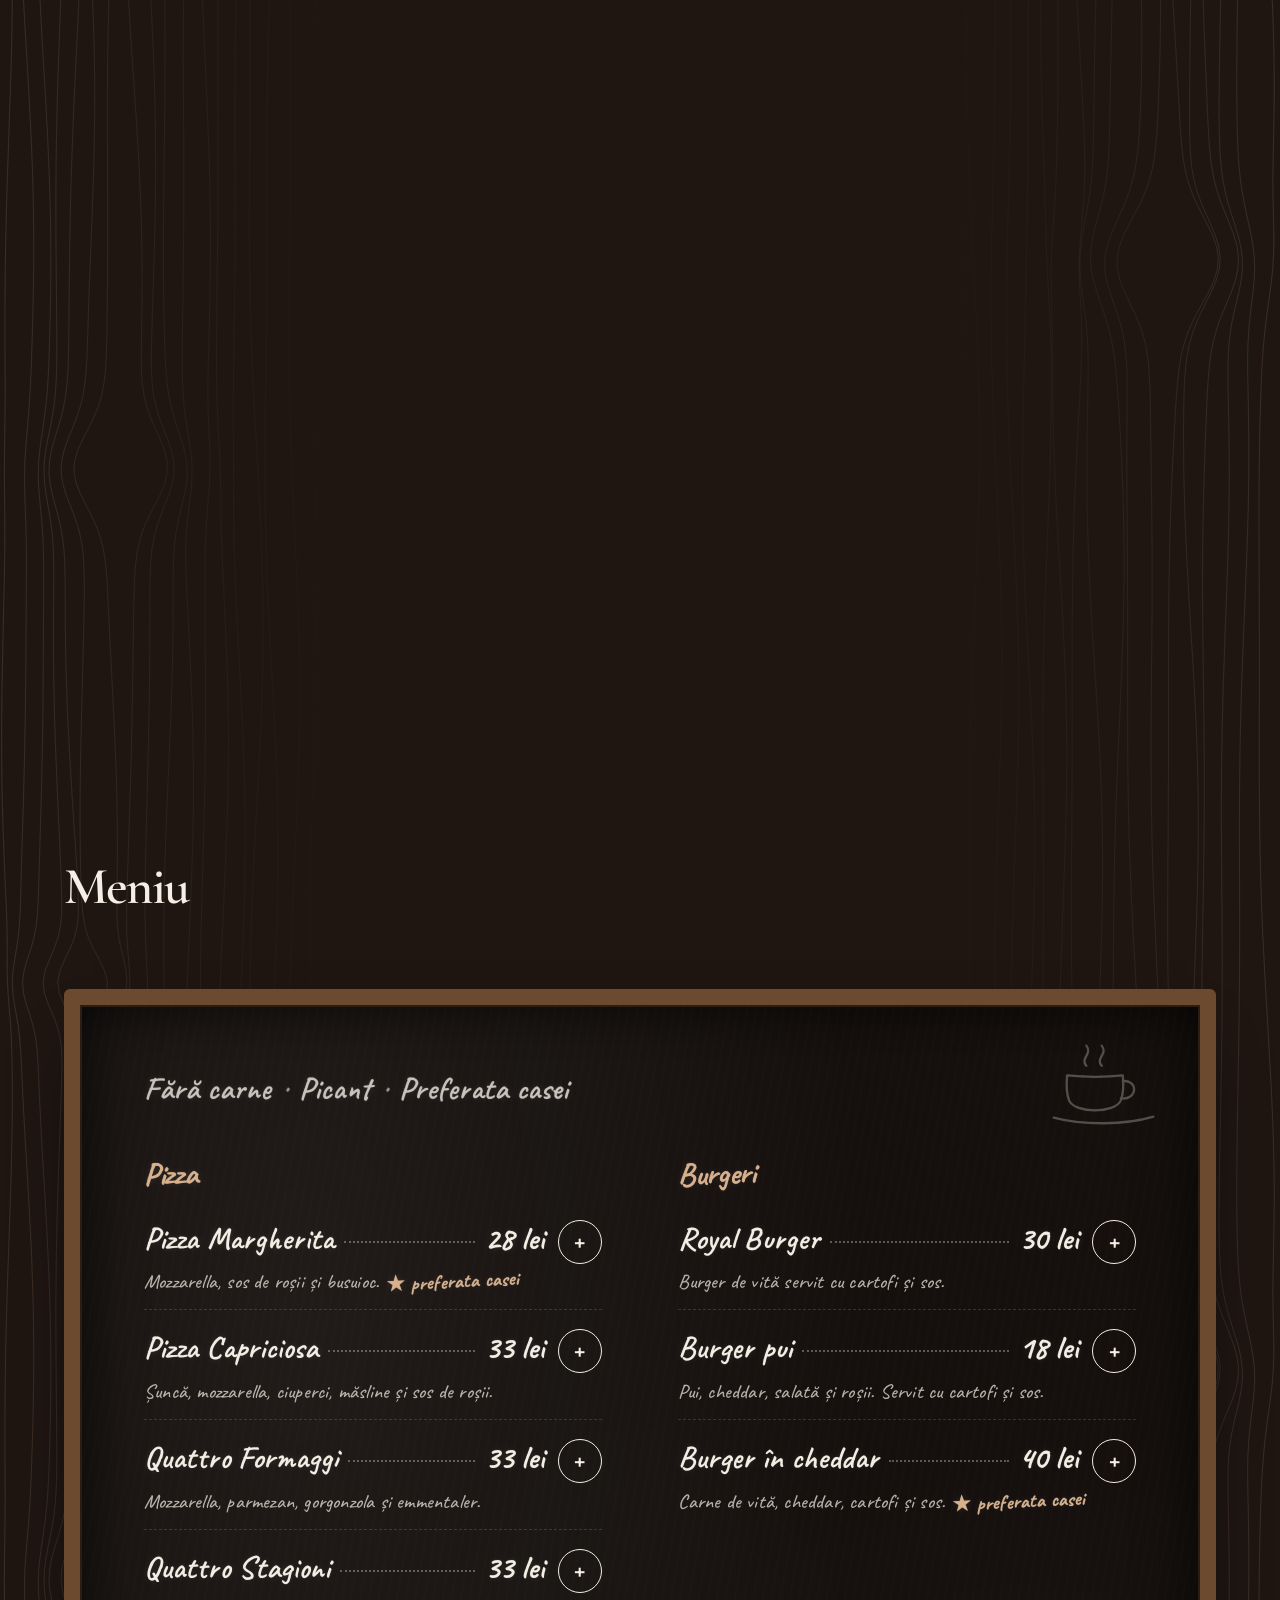
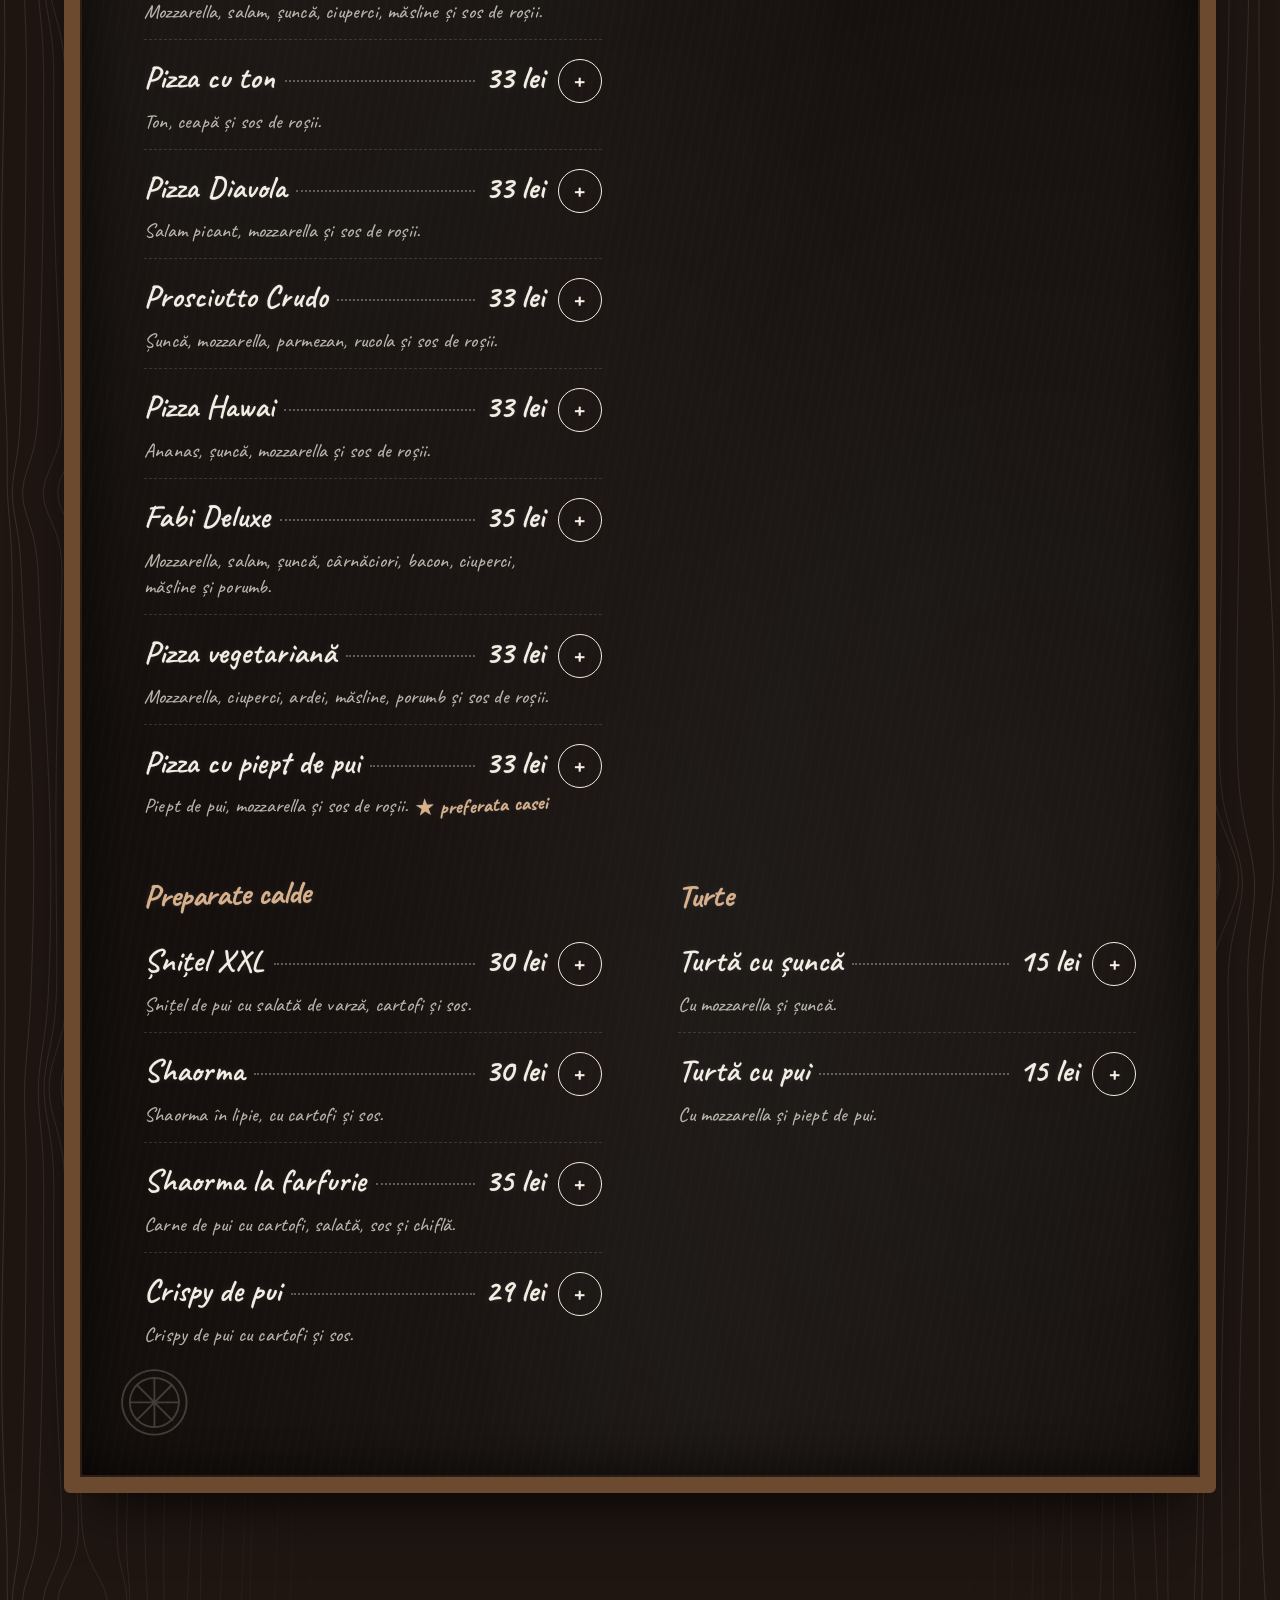
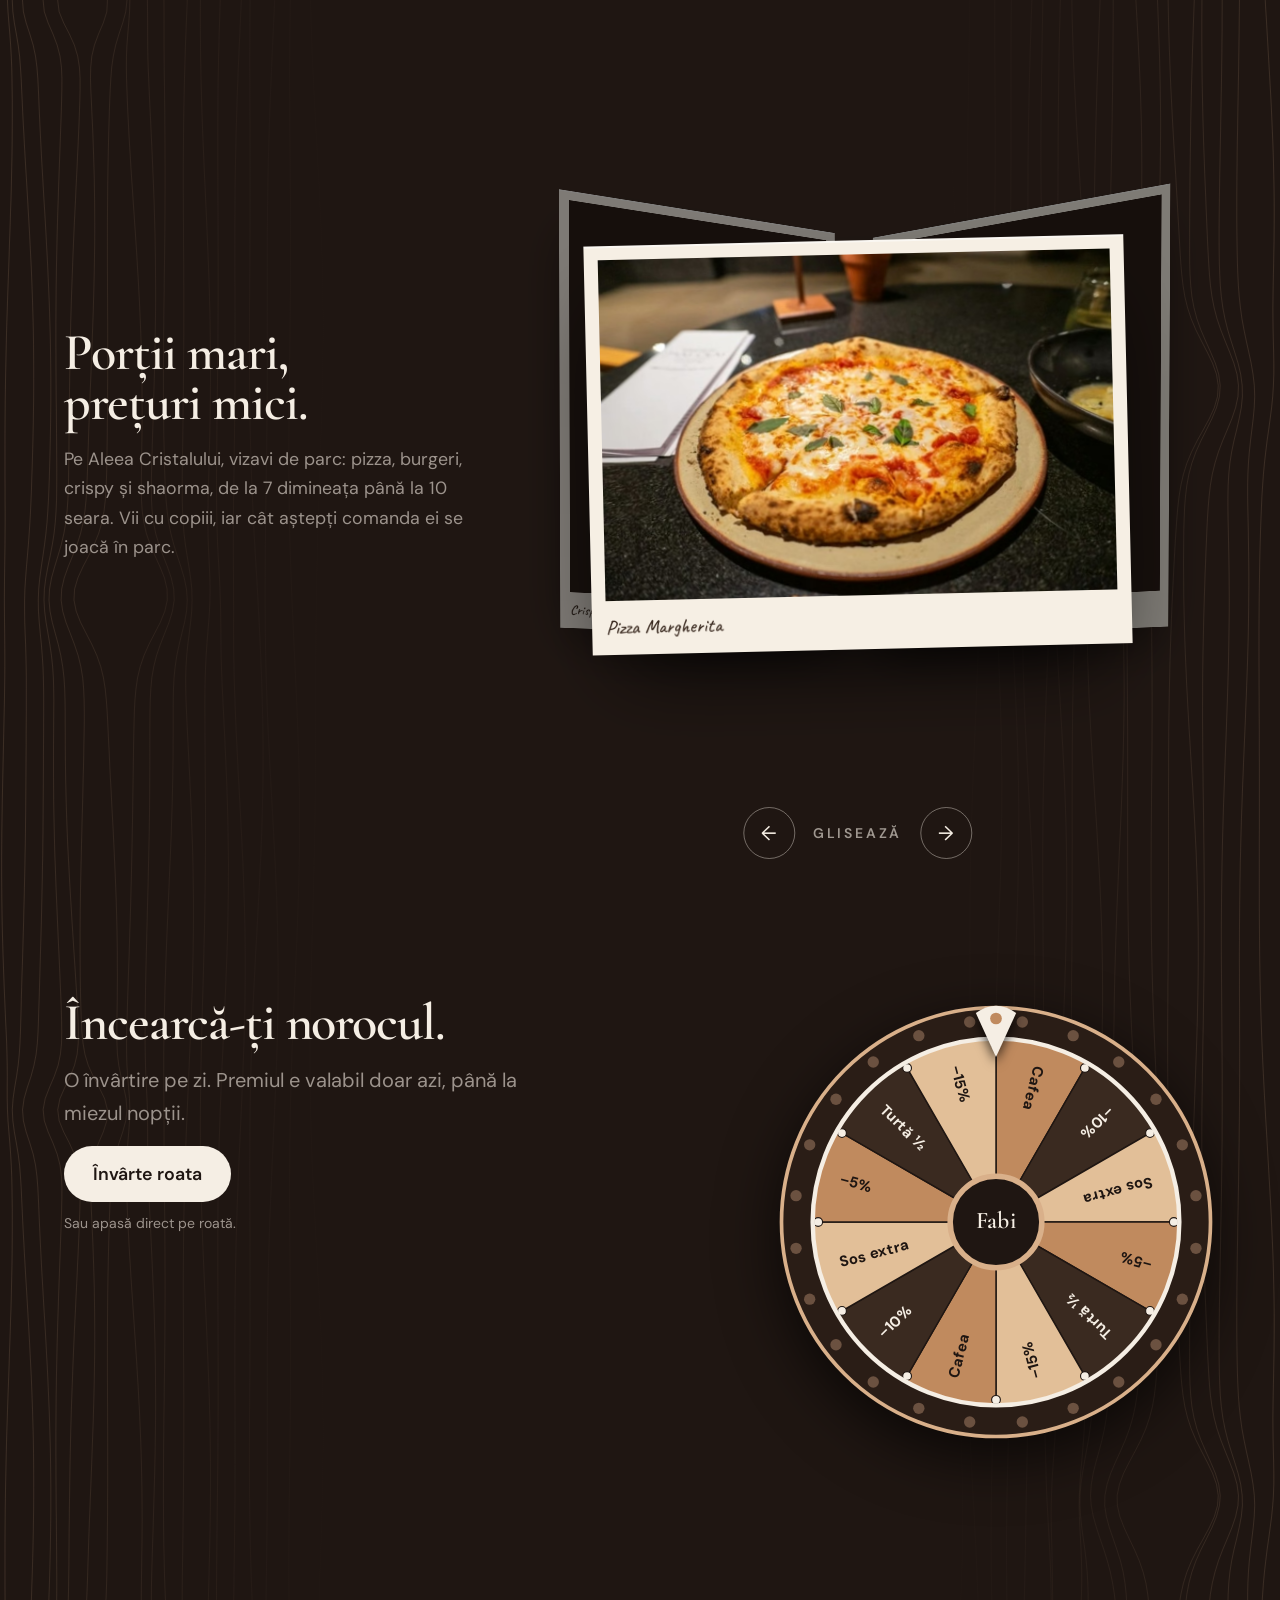
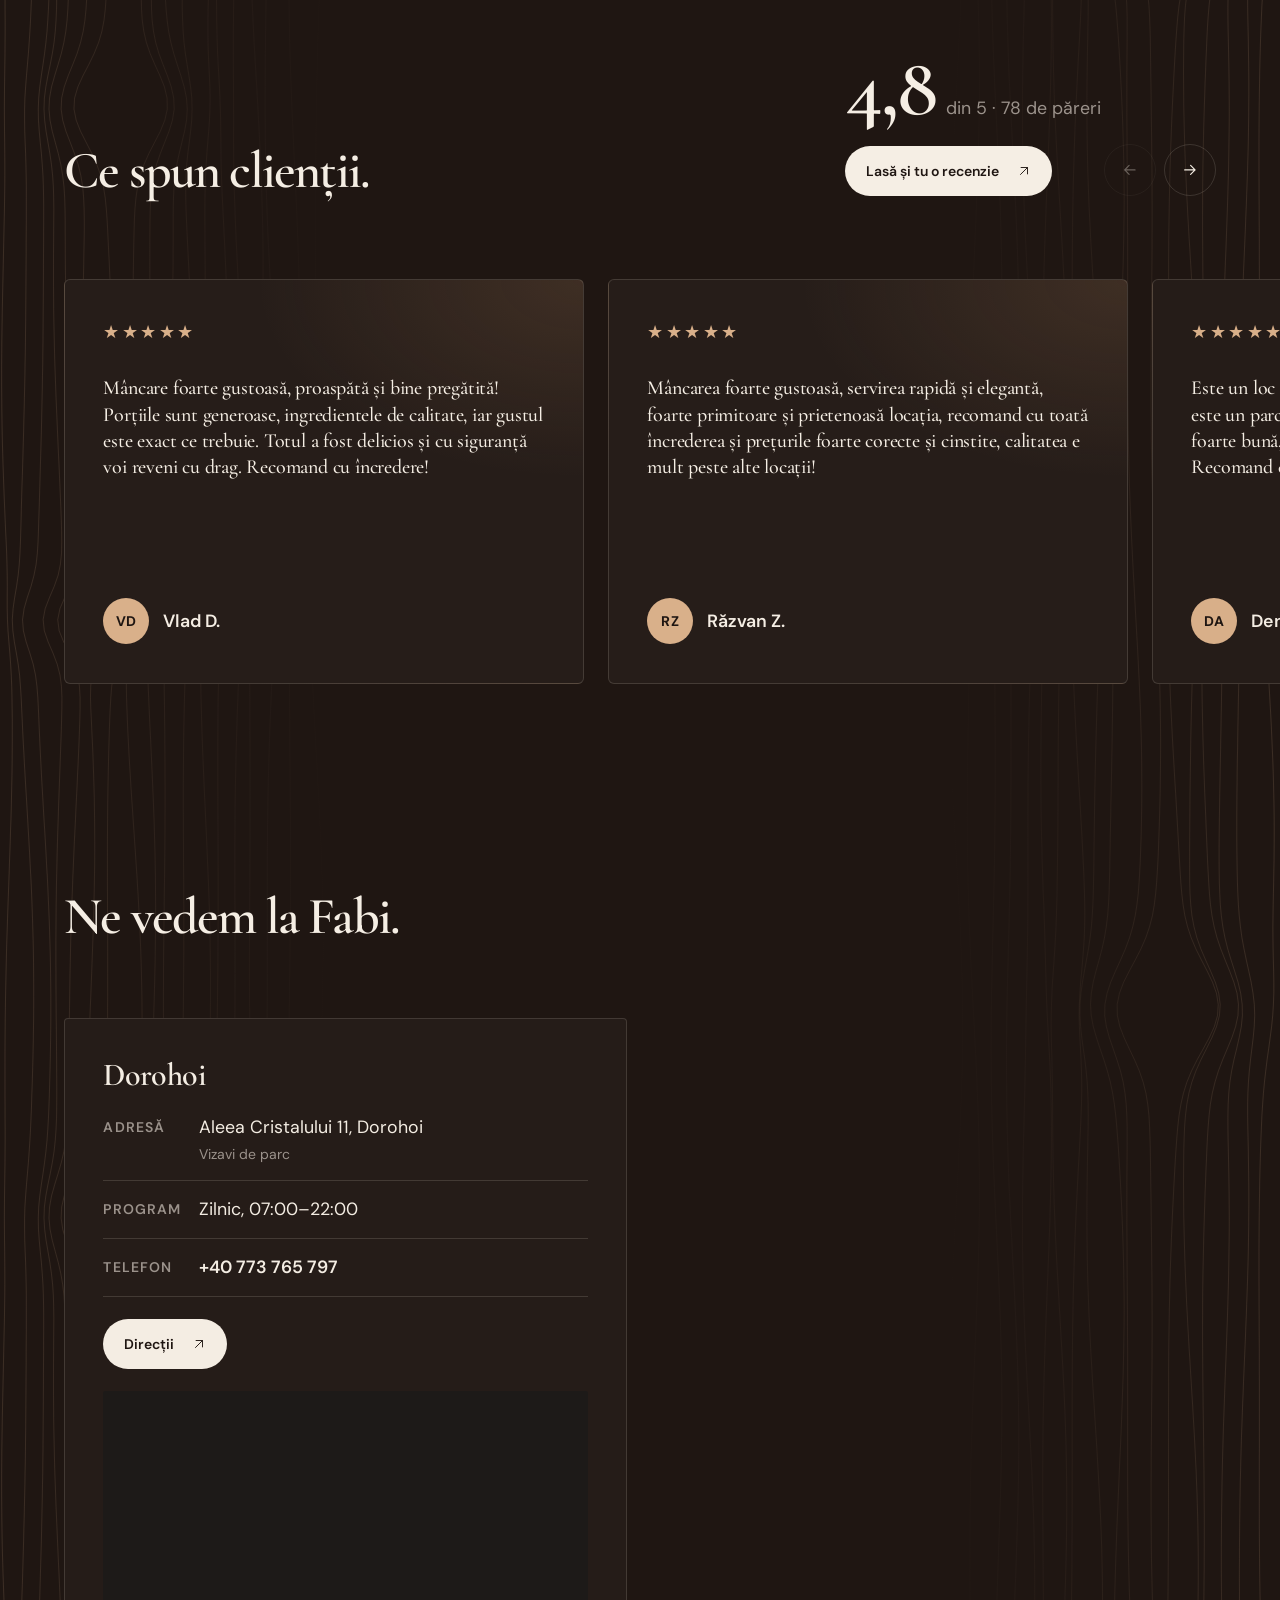
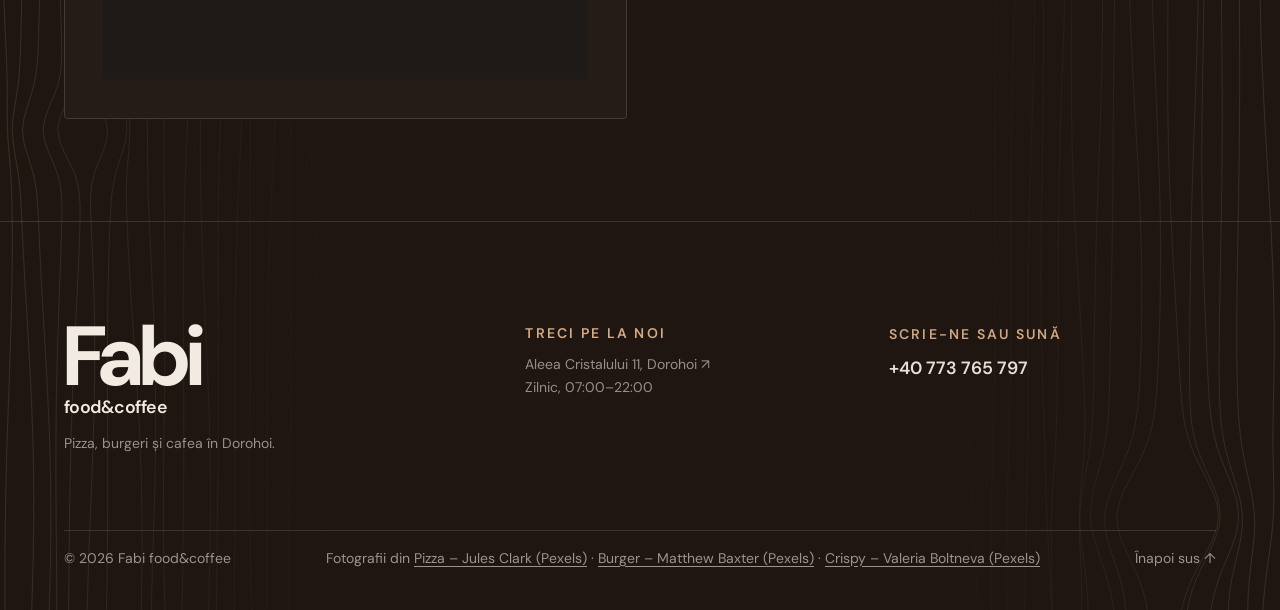
==== commit 0b75a4a9: "Comenzi legate de Supabase (doar demo.html) Co-Authored-By: Claude Opus 5.5 <noreply@anthropic.com>" ====
--- a/demo.html
+++ b/demo.html
@@ -154,6 +154,6 @@
 
   <dialog class="welcome" aria-labelledby="welcome-title"><form method="dialog" class="welcome-close"><button aria-label="Închide">×</button></form><div class="welcome-photo" aria-hidden="true"><picture><source type="image/avif" srcset="assets/img/fabi/fabi-cafea.avif 512w" sizes="(min-width: 700px) 320px, 100vw"><img src="assets/img/fabi/fabi-cafea.webp" srcset="assets/img/fabi/fabi-cafea.webp 512w" sizes="(min-width: 700px) 320px, 100vw" width="512" height="512" alt="Imagine ilustrativă. Cappuccino cu croissant" loading="lazy" decoding="async"></picture></div><div class="welcome-body"><h2 id="welcome-title">Prima cafea e din partea casei.</h2><form class="welcome-step" data-step="email" novalidate><p>Lasă-ne adresa de e-mail. Îți trimitem un cod de confirmare, iar după ce îl introduci primești voucherul pe telefon.</p><label for="welcome-email">Adresa de e-mail</label><input id="welcome-email" type="email" autocomplete="email" required placeholder="nume@exemplu.ro"><label class="welcome-consent"><input type="checkbox" required> <span>Sunt de acord să primesc e-mailuri de la Fabi food&amp;coffee. Mă pot dezabona oricând.</span></label><button class="button button-dark">Trimite-mi codul</button><p class="welcome-error" role="alert"></p></form><form class="welcome-step" data-step="code" hidden novalidate><p>Ți-am trimis un cod de 6 cifre la <strong class="welcome-to"></strong>. Scrie-l aici.</p><label for="welcome-code">Codul de confirmare</label><input id="welcome-code" inputmode="numeric" autocomplete="one-time-code" maxlength="6" pattern="[0-9]{6}" required><button class="button button-dark">Confirmă</button><p class="welcome-demo" hidden></p><button type="button" class="welcome-back">Altă adresă de e-mail</button><p class="welcome-error" role="alert"></p></form><div class="welcome-step" data-step="voucher" hidden><p>Gata! Arată voucherul la bar, la prima vizită.</p><div class="ticket"><div class="ticket-qr" aria-hidden="true"></div><div class="ticket-info"><span class="ticket-label">Espresso din partea casei</span><strong class="ticket-code"></strong><span class="ticket-until"></span></div></div><small>Un voucher pe adresă de e-mail, la prima vizită. Valabil 30 de zile.</small></div></div></dialog><button type="button" class="voucher-pill" hidden>Voucherul tău ☕</button>
   <script defer src="assets/js/extra.js?v=c9b80ef7"></script>
-  <script id="comenzi-config" type="application/json">{"produse":{"pizza-margherita":{"nume":"Pizza Margherita","pret":28,"cat":"pizza","descriere":"Mozzarella, sos de roșii și busuioc."},"pizza-capriciosa":{"nume":"Pizza Capriciosa","pret":33,"cat":"pizza","descriere":"Șuncă, mozzarella, ciuperci, măsline și sos de roșii."},"quattro-formaggi":{"nume":"Quattro Formaggi","pret":33,"cat":"pizza","descriere":"Mozzarella, parmezan, gorgonzola și emmentaler."},"quattro-stagioni":{"nume":"Quattro Stagioni","pret":33,"cat":"pizza","descriere":"Mozzarella, salam, șuncă, ciuperci, măsline și sos de roșii."},"pizza-cu-ton":{"nume":"Pizza cu ton","pret":33,"cat":"pizza","descriere":"Ton, ceapă și sos de roșii."},"pizza-diavola":{"nume":"Pizza Diavola","pret":33,"cat":"pizza","descriere":"Salam picant, mozzarella și sos de roșii."},"prosciutto-crudo":{"nume":"Prosciutto Crudo","pret":33,"cat":"pizza","descriere":"Șuncă, mozzarella, parmezan, rucola și sos de roșii."},"pizza-hawai":{"nume":"Pizza Hawai","pret":33,"cat":"pizza","descriere":"Ananas, șuncă, mozzarella și sos de roșii."},"fabi-deluxe":{"nume":"Fabi Deluxe","pret":35,"cat":"pizza","descriere":"Mozzarella, salam, șuncă, cârnăciori, bacon, ciuperci, măsline și porumb."},"pizza-vegetariana":{"nume":"Pizza vegetariană","pret":33,"cat":"pizza","descriere":"Mozzarella, ciuperci, ardei, măsline, porumb și sos de roșii."},"pizza-cu-piept-de-pui":{"nume":"Pizza cu piept de pui","pret":33,"cat":"pizza","descriere":"Piept de pui, mozzarella și sos de roșii."},"royal-burger":{"nume":"Royal Burger","pret":30,"cat":"burgeri","descriere":"Burger de vită servit cu cartofi și sos."},"burger-pui":{"nume":"Burger pui","pret":18,"cat":"burgeri","descriere":"Pui, cheddar, salată și roșii. Servit cu cartofi și sos."},"burger-in-cheddar":{"nume":"Burger în cheddar","pret":40,"cat":"burgeri","descriere":"Carne de vită, cheddar, cartofi și sos."},"snitel-xxl":{"nume":"Șnițel XXL","pret":30,"cat":"preparate","descriere":"Șnițel de pui cu salată de varză, cartofi și sos."},"shaorma":{"nume":"Shaorma","pret":30,"cat":"preparate","descriere":"Shaorma în lipie, cu cartofi și sos."},"shaorma-la-farfurie":{"nume":"Shaorma la farfurie","pret":35,"cat":"preparate","descriere":"Carne de pui cu cartofi, salată, sos și chiflă."},"crispy-de-pui":{"nume":"Crispy de pui","pret":29,"cat":"preparate","descriere":"Crispy de pui cu cartofi și sos."},"turta-cu-sunca":{"nume":"Turtă cu șuncă","pret":15,"cat":"turte","descriere":"Cu mozzarella și șuncă."},"turta-cu-pui":{"nume":"Turtă cu pui","pret":15,"cat":"turte","descriere":"Cu mozzarella și piept de pui."}},"grupuri":{"marime":{"titlu":"Mărime","tip":"una","variante":[{"nume":"33 cm","pret":0},{"nume":"50 cm","pret":22}]},"meniu":{"titlu":"Fă-l meniu","tip":"multe","variante":[{"nume":"Suc la doză","pret":6}]},"extra":{"titlu":"Extra","tip":"multe","variante":[{"nume":"Sos extra","pret":3},{"nume":"Cașcaval extra","pret":5}]},"fara":{"titlu":"Fără","tip":"multe","variante":[{"nume":"fără ceapă","pret":0},{"nume":"fără sos","pret":0}]}},"categorii":{"pizza":["marime","extra"],"burgeri":["meniu","extra","fara"],"preparate":["meniu","extra","fara"],"turte":["extra"]},"ridicare":{"minute":20},"livrare":{"activ":true,"taxa":5,"minim":30,"minute":40,"zona":"Dorohoi"},"exemple":true,"program":[{"zile":["Monday","Tuesday","Wednesday","Thursday","Friday","Saturday","Sunday"],"deschide":"07:00","inchide":"22:00"}],"telefon":"+40 773 765 797","tel":"tel:+40773765797","supabaseUrl":"","supabaseCheie":""}</script><script defer src="assets/js/comenzi.js?v=50a66bef"></script>
+  <script id="comenzi-config" type="application/json">{"produse":{"pizza-margherita":{"nume":"Pizza Margherita","pret":28,"cat":"pizza","descriere":"Mozzarella, sos de roșii și busuioc."},"pizza-capriciosa":{"nume":"Pizza Capriciosa","pret":33,"cat":"pizza","descriere":"Șuncă, mozzarella, ciuperci, măsline și sos de roșii."},"quattro-formaggi":{"nume":"Quattro Formaggi","pret":33,"cat":"pizza","descriere":"Mozzarella, parmezan, gorgonzola și emmentaler."},"quattro-stagioni":{"nume":"Quattro Stagioni","pret":33,"cat":"pizza","descriere":"Mozzarella, salam, șuncă, ciuperci, măsline și sos de roșii."},"pizza-cu-ton":{"nume":"Pizza cu ton","pret":33,"cat":"pizza","descriere":"Ton, ceapă și sos de roșii."},"pizza-diavola":{"nume":"Pizza Diavola","pret":33,"cat":"pizza","descriere":"Salam picant, mozzarella și sos de roșii."},"prosciutto-crudo":{"nume":"Prosciutto Crudo","pret":33,"cat":"pizza","descriere":"Șuncă, mozzarella, parmezan, rucola și sos de roșii."},"pizza-hawai":{"nume":"Pizza Hawai","pret":33,"cat":"pizza","descriere":"Ananas, șuncă, mozzarella și sos de roșii."},"fabi-deluxe":{"nume":"Fabi Deluxe","pret":35,"cat":"pizza","descriere":"Mozzarella, salam, șuncă, cârnăciori, bacon, ciuperci, măsline și porumb."},"pizza-vegetariana":{"nume":"Pizza vegetariană","pret":33,"cat":"pizza","descriere":"Mozzarella, ciuperci, ardei, măsline, porumb și sos de roșii."},"pizza-cu-piept-de-pui":{"nume":"Pizza cu piept de pui","pret":33,"cat":"pizza","descriere":"Piept de pui, mozzarella și sos de roșii."},"royal-burger":{"nume":"Royal Burger","pret":30,"cat":"burgeri","descriere":"Burger de vită servit cu cartofi și sos."},"burger-pui":{"nume":"Burger pui","pret":18,"cat":"burgeri","descriere":"Pui, cheddar, salată și roșii. Servit cu cartofi și sos."},"burger-in-cheddar":{"nume":"Burger în cheddar","pret":40,"cat":"burgeri","descriere":"Carne de vită, cheddar, cartofi și sos."},"snitel-xxl":{"nume":"Șnițel XXL","pret":30,"cat":"preparate","descriere":"Șnițel de pui cu salată de varză, cartofi și sos."},"shaorma":{"nume":"Shaorma","pret":30,"cat":"preparate","descriere":"Shaorma în lipie, cu cartofi și sos."},"shaorma-la-farfurie":{"nume":"Shaorma la farfurie","pret":35,"cat":"preparate","descriere":"Carne de pui cu cartofi, salată, sos și chiflă."},"crispy-de-pui":{"nume":"Crispy de pui","pret":29,"cat":"preparate","descriere":"Crispy de pui cu cartofi și sos."},"turta-cu-sunca":{"nume":"Turtă cu șuncă","pret":15,"cat":"turte","descriere":"Cu mozzarella și șuncă."},"turta-cu-pui":{"nume":"Turtă cu pui","pret":15,"cat":"turte","descriere":"Cu mozzarella și piept de pui."}},"grupuri":{"marime":{"titlu":"Mărime","tip":"una","variante":[{"nume":"33 cm","pret":0},{"nume":"50 cm","pret":22}]},"meniu":{"titlu":"Fă-l meniu","tip":"multe","variante":[{"nume":"Suc la doză","pret":6}]},"extra":{"titlu":"Extra","tip":"multe","variante":[{"nume":"Sos extra","pret":3},{"nume":"Cașcaval extra","pret":5}]},"fara":{"titlu":"Fără","tip":"multe","variante":[{"nume":"fără ceapă","pret":0},{"nume":"fără sos","pret":0}]}},"categorii":{"pizza":["marime","extra"],"burgeri":["meniu","extra","fara"],"preparate":["meniu","extra","fara"],"turte":["extra"]},"ridicare":{"minute":20},"livrare":{"activ":true,"taxa":5,"minim":30,"minute":40,"zona":"Dorohoi"},"exemple":true,"program":[{"zile":["Monday","Tuesday","Wednesday","Thursday","Friday","Saturday","Sunday"],"deschide":"07:00","inchide":"22:00"}],"telefon":"+40 773 765 797","tel":"tel:+40773765797","supabaseUrl":"https://smvsftefsffdpqnhcrjf.supabase.co","supabaseCheie":"sb_publishable_1EG6ZYM96nJJedQ6F_MMqw_8IE2Zp2l"}</script><script defer src="assets/js/comenzi.js?v=500de655"></script>
 </body>
 </html>
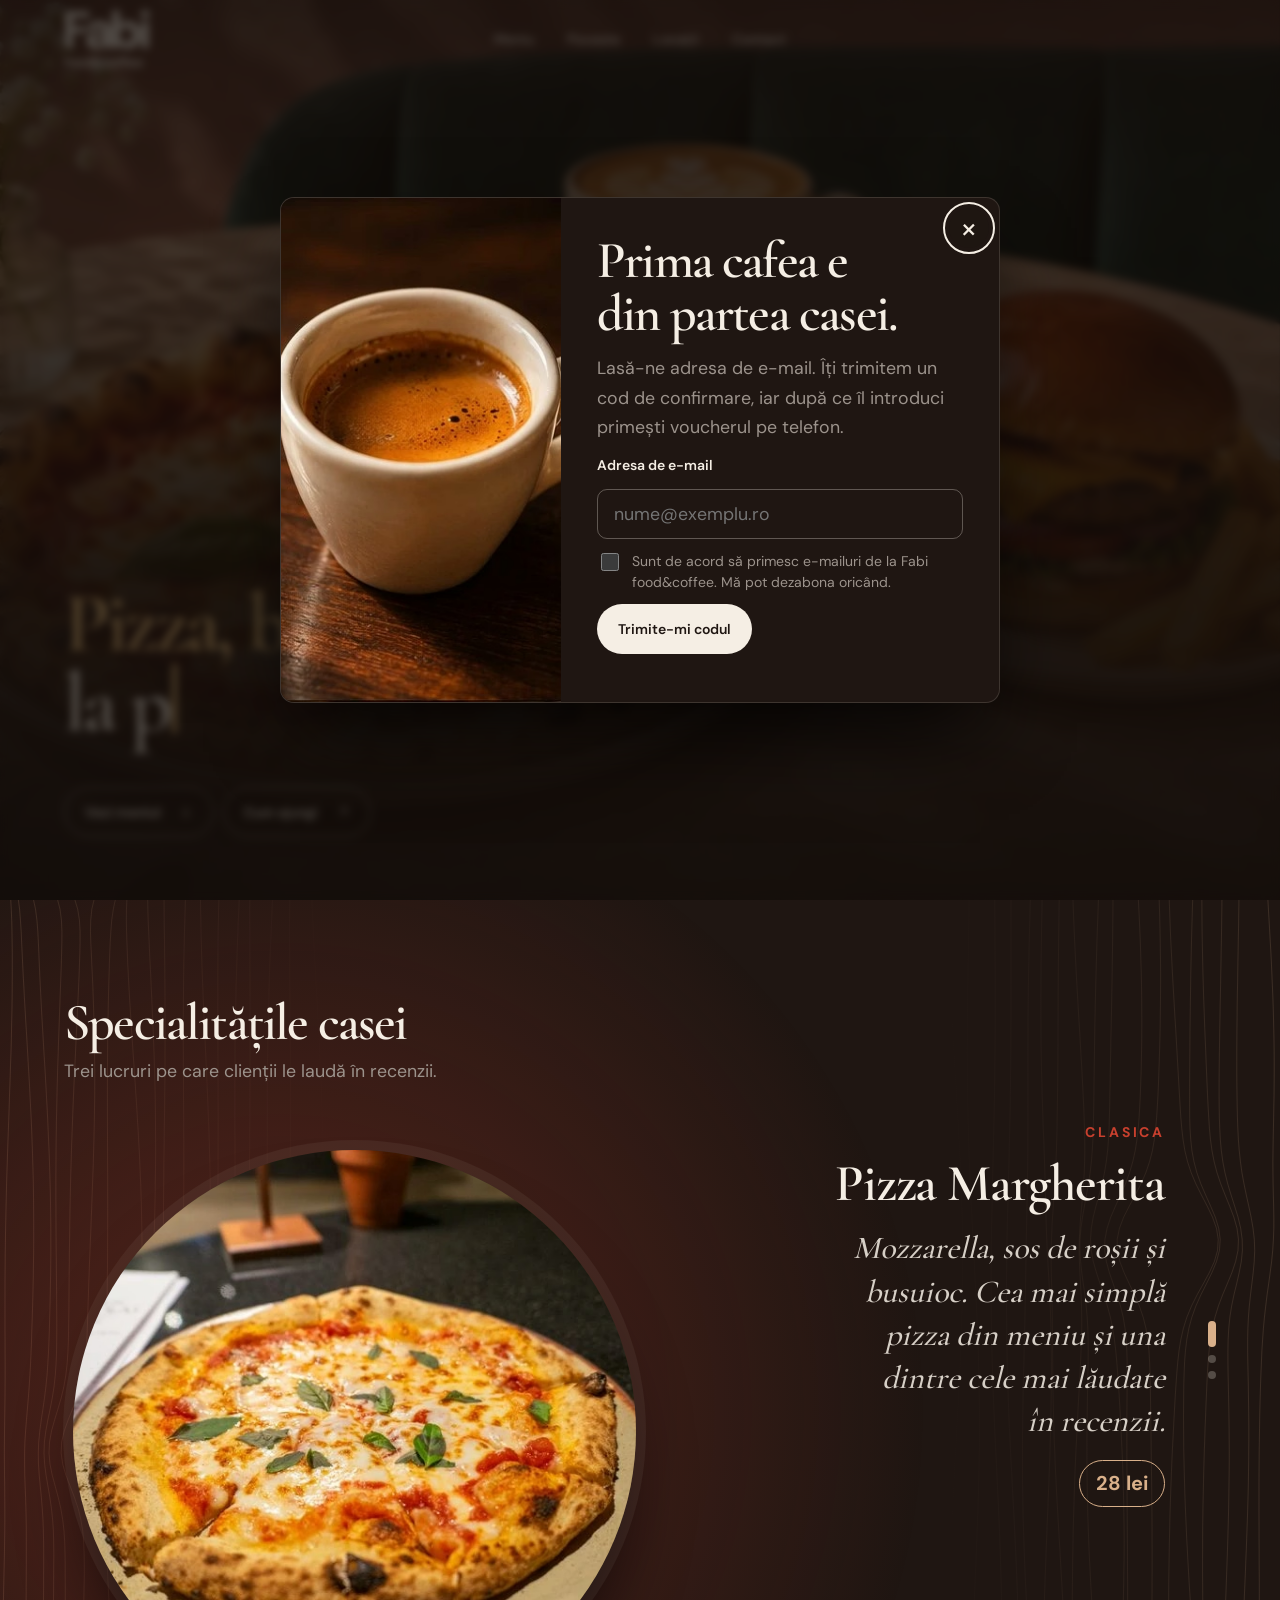
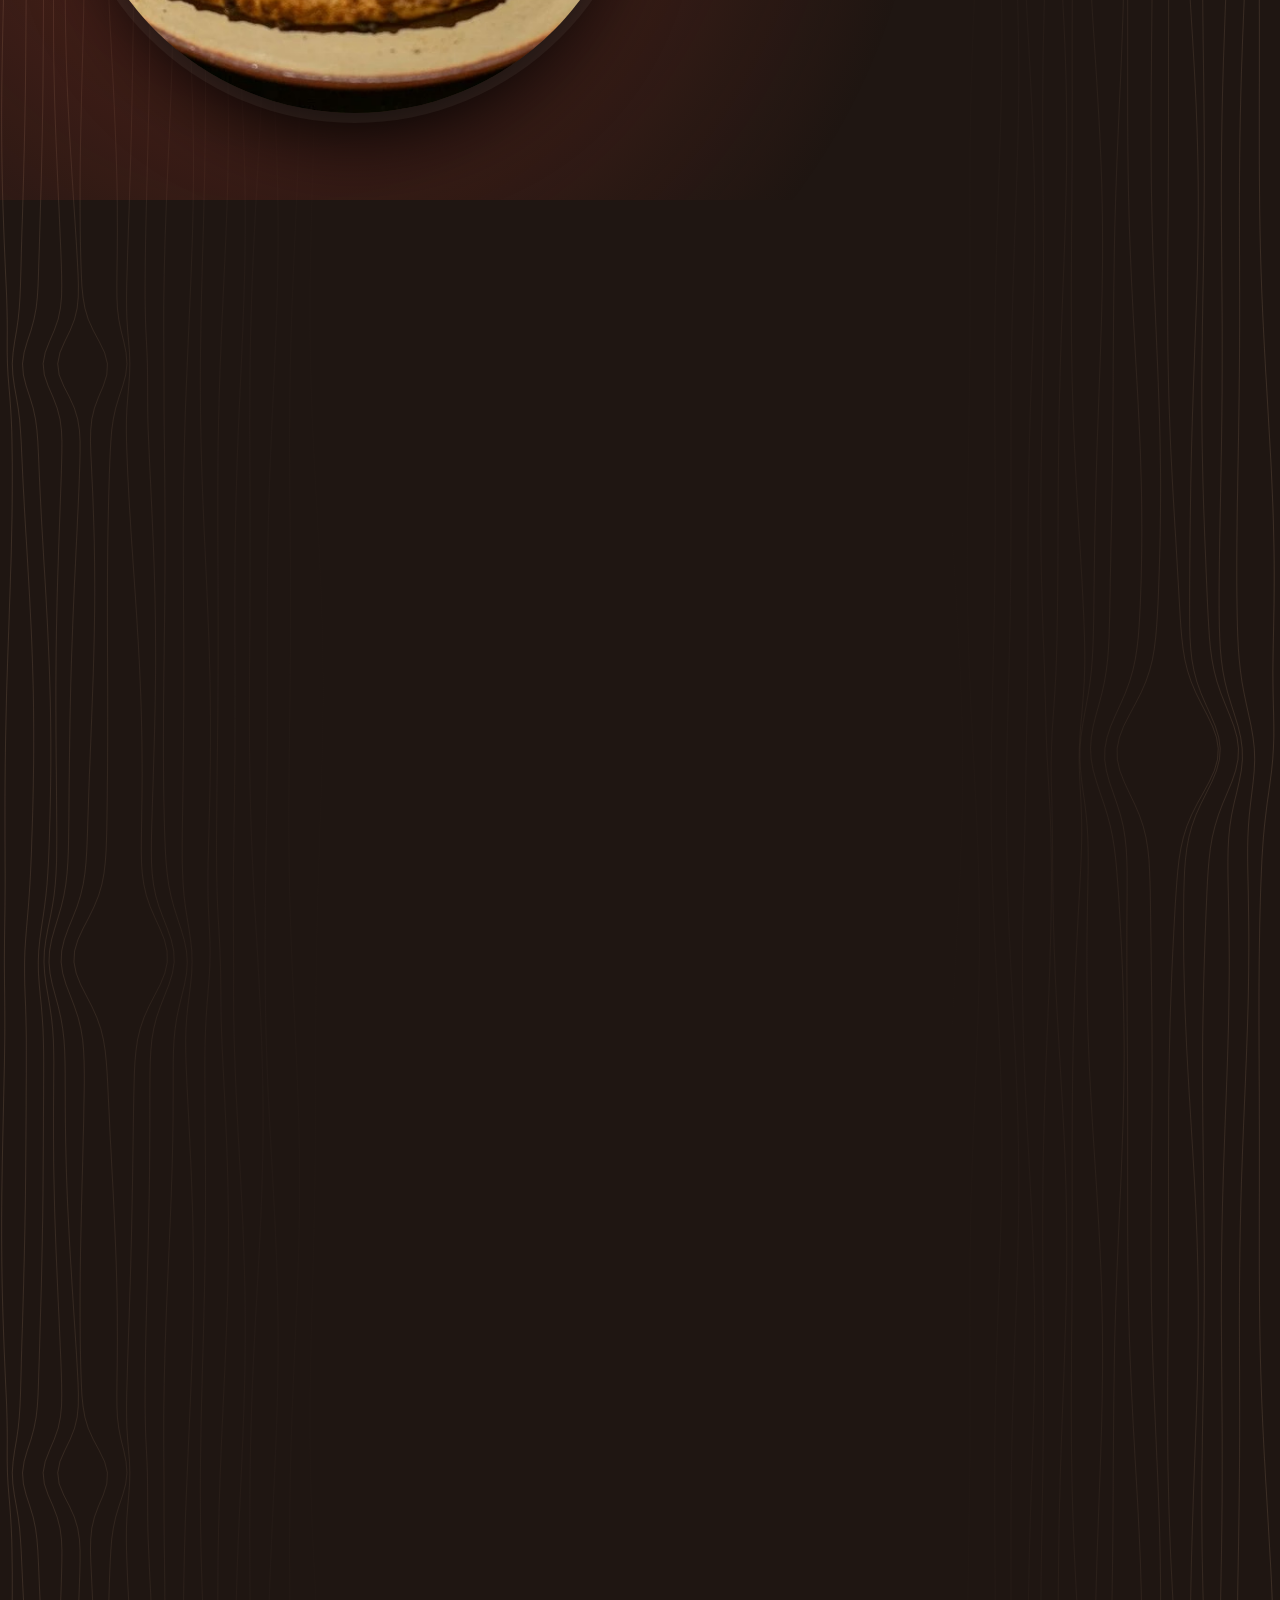
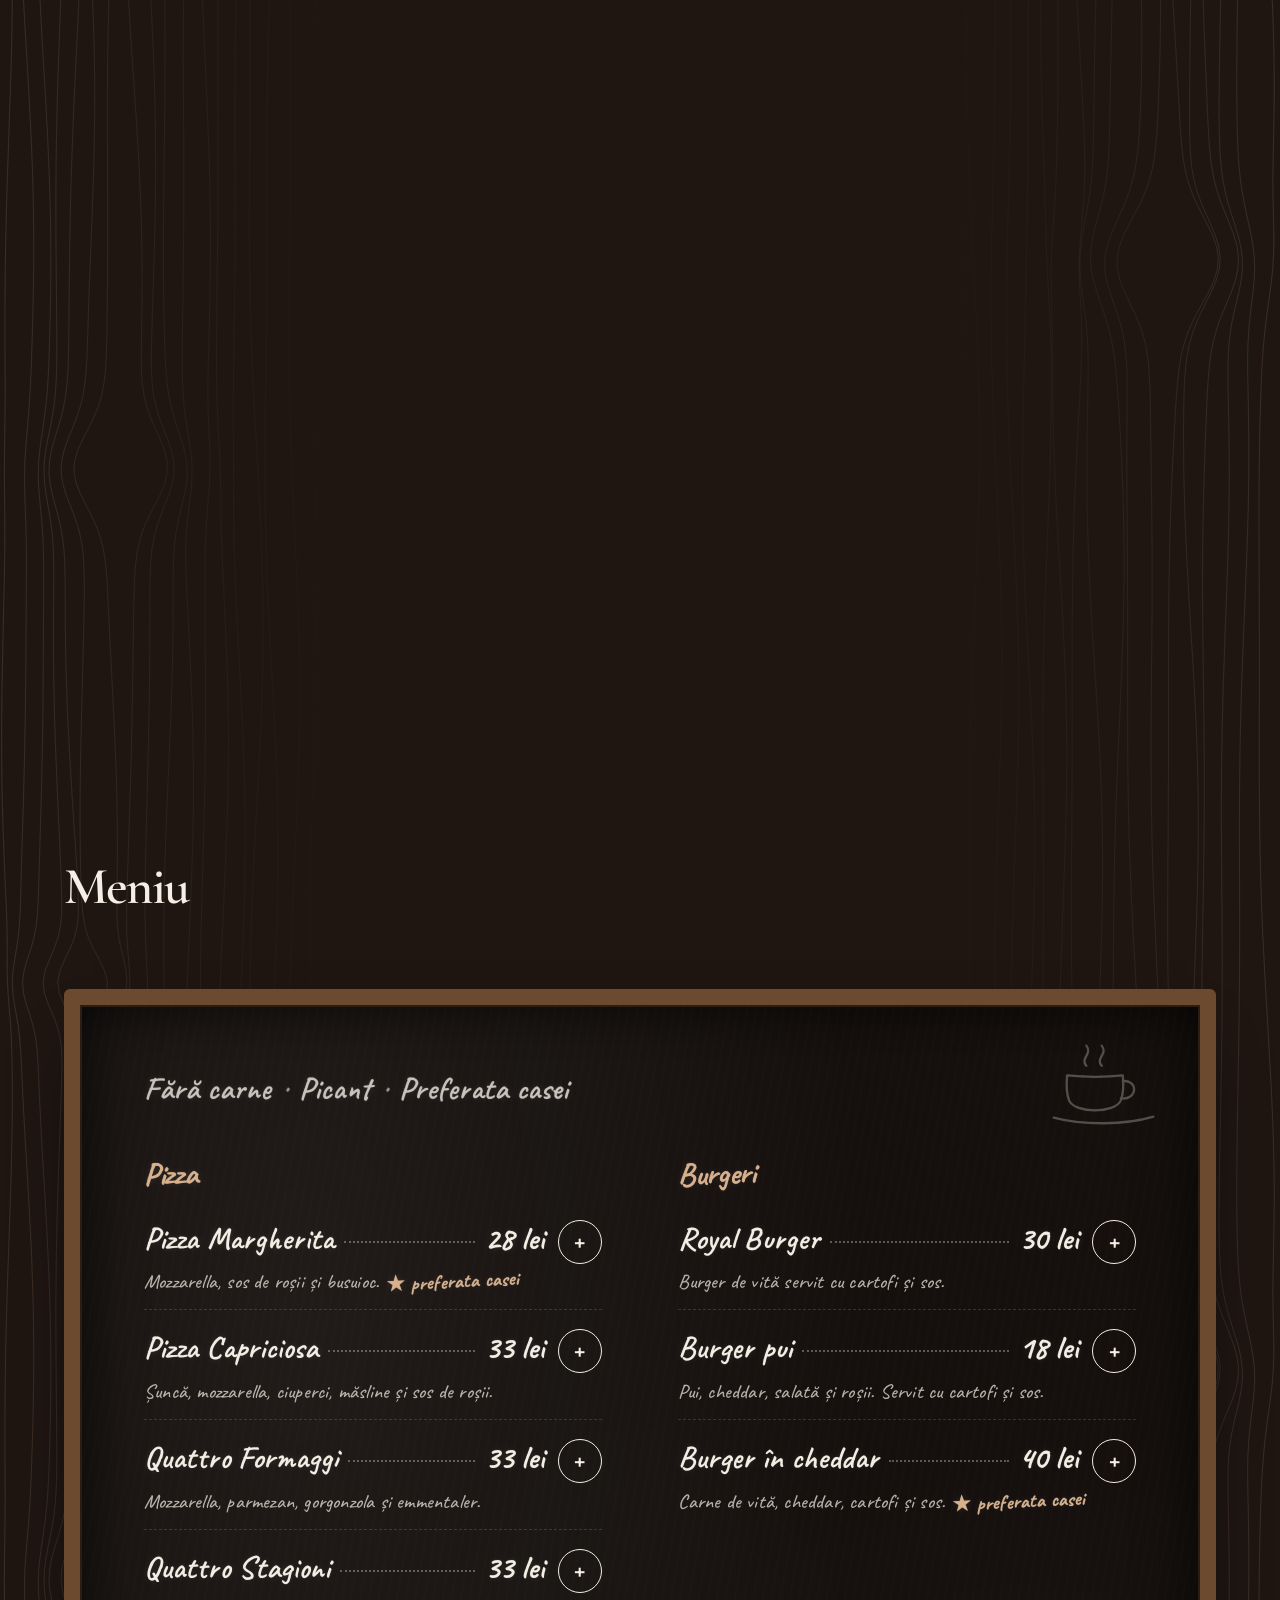
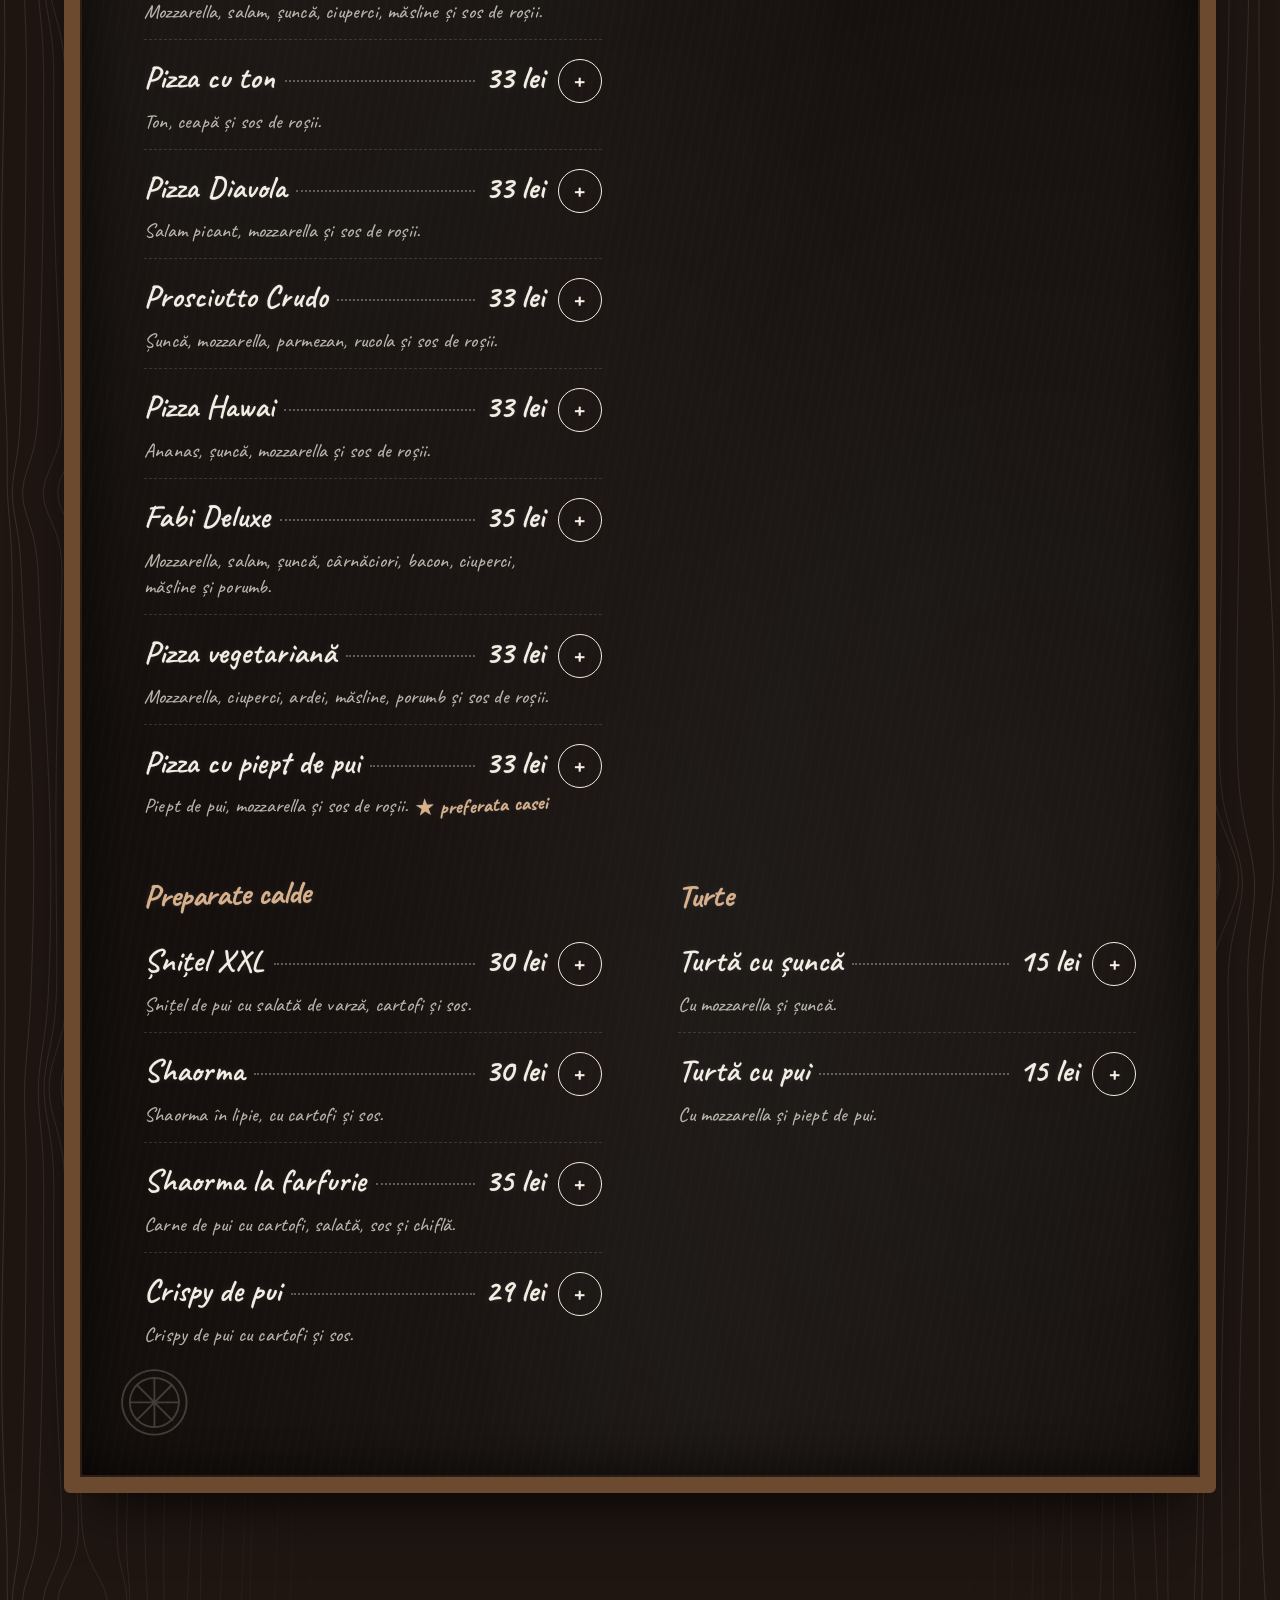
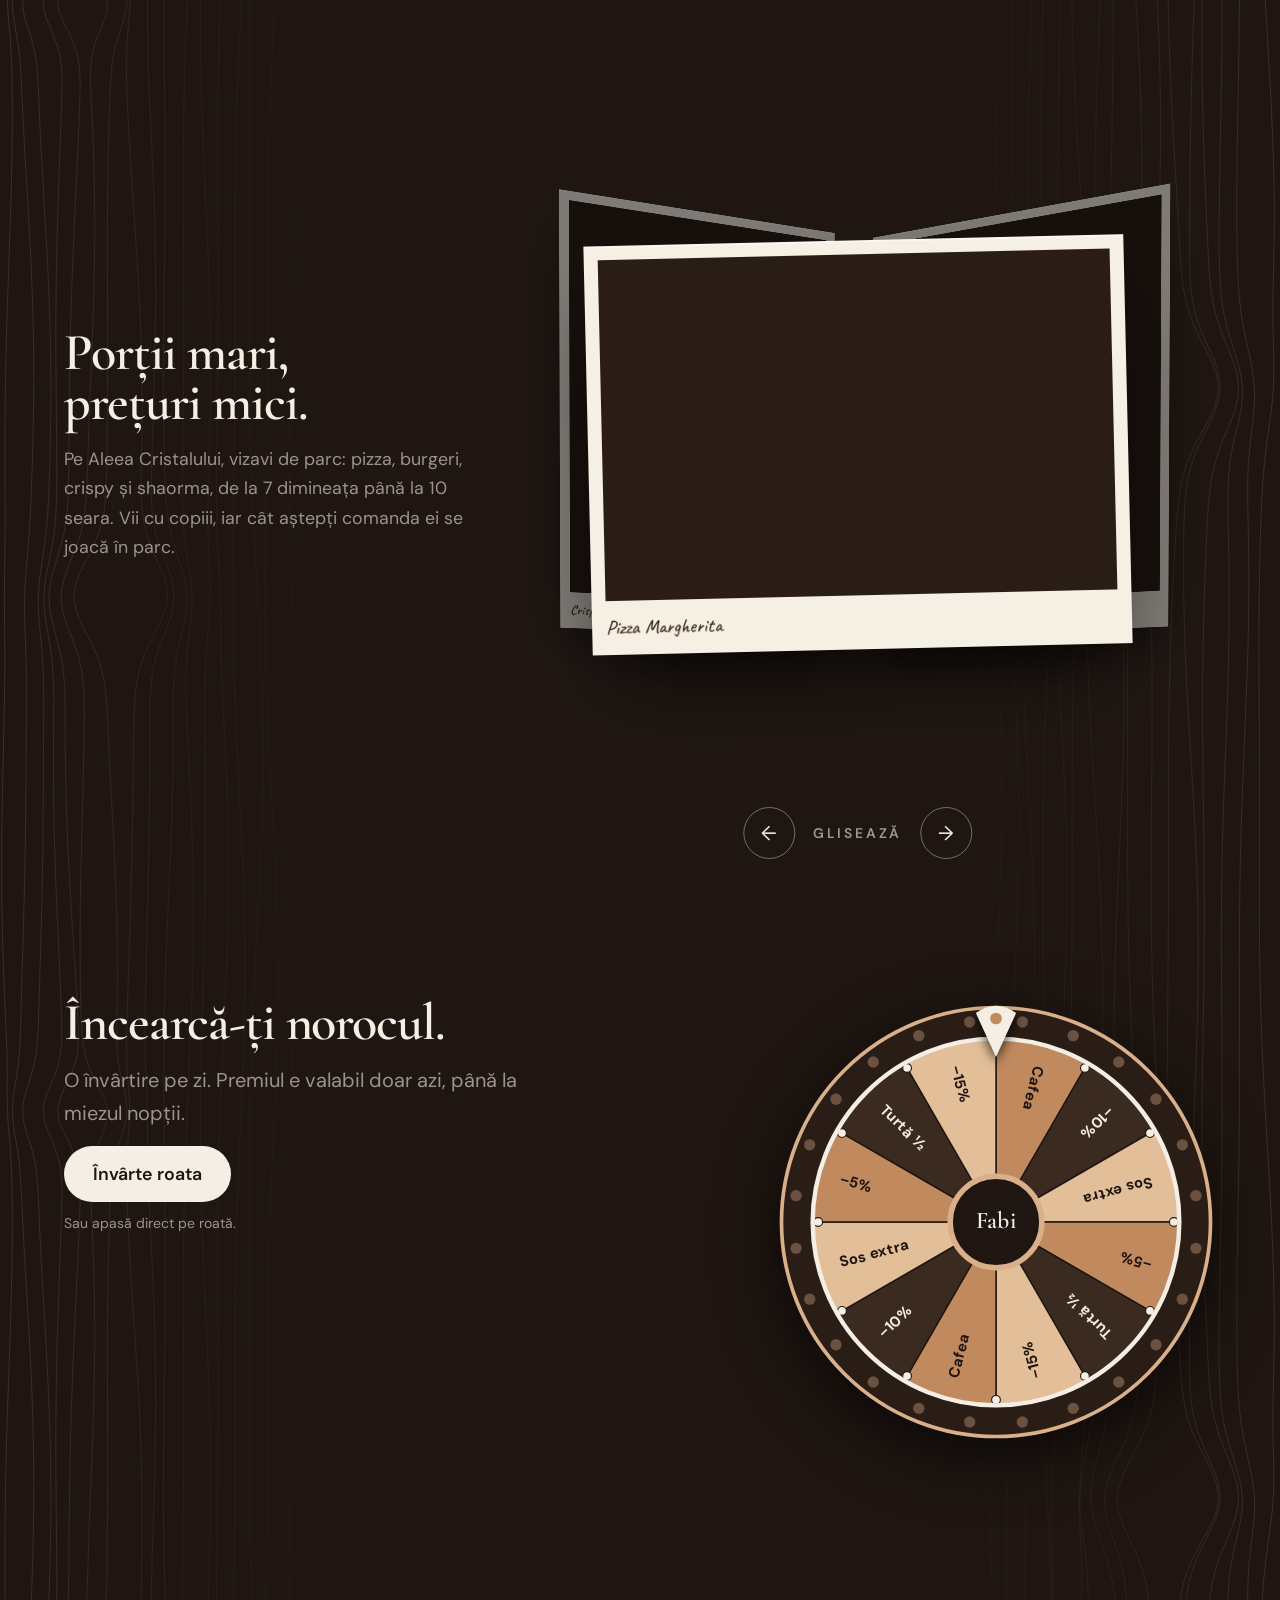
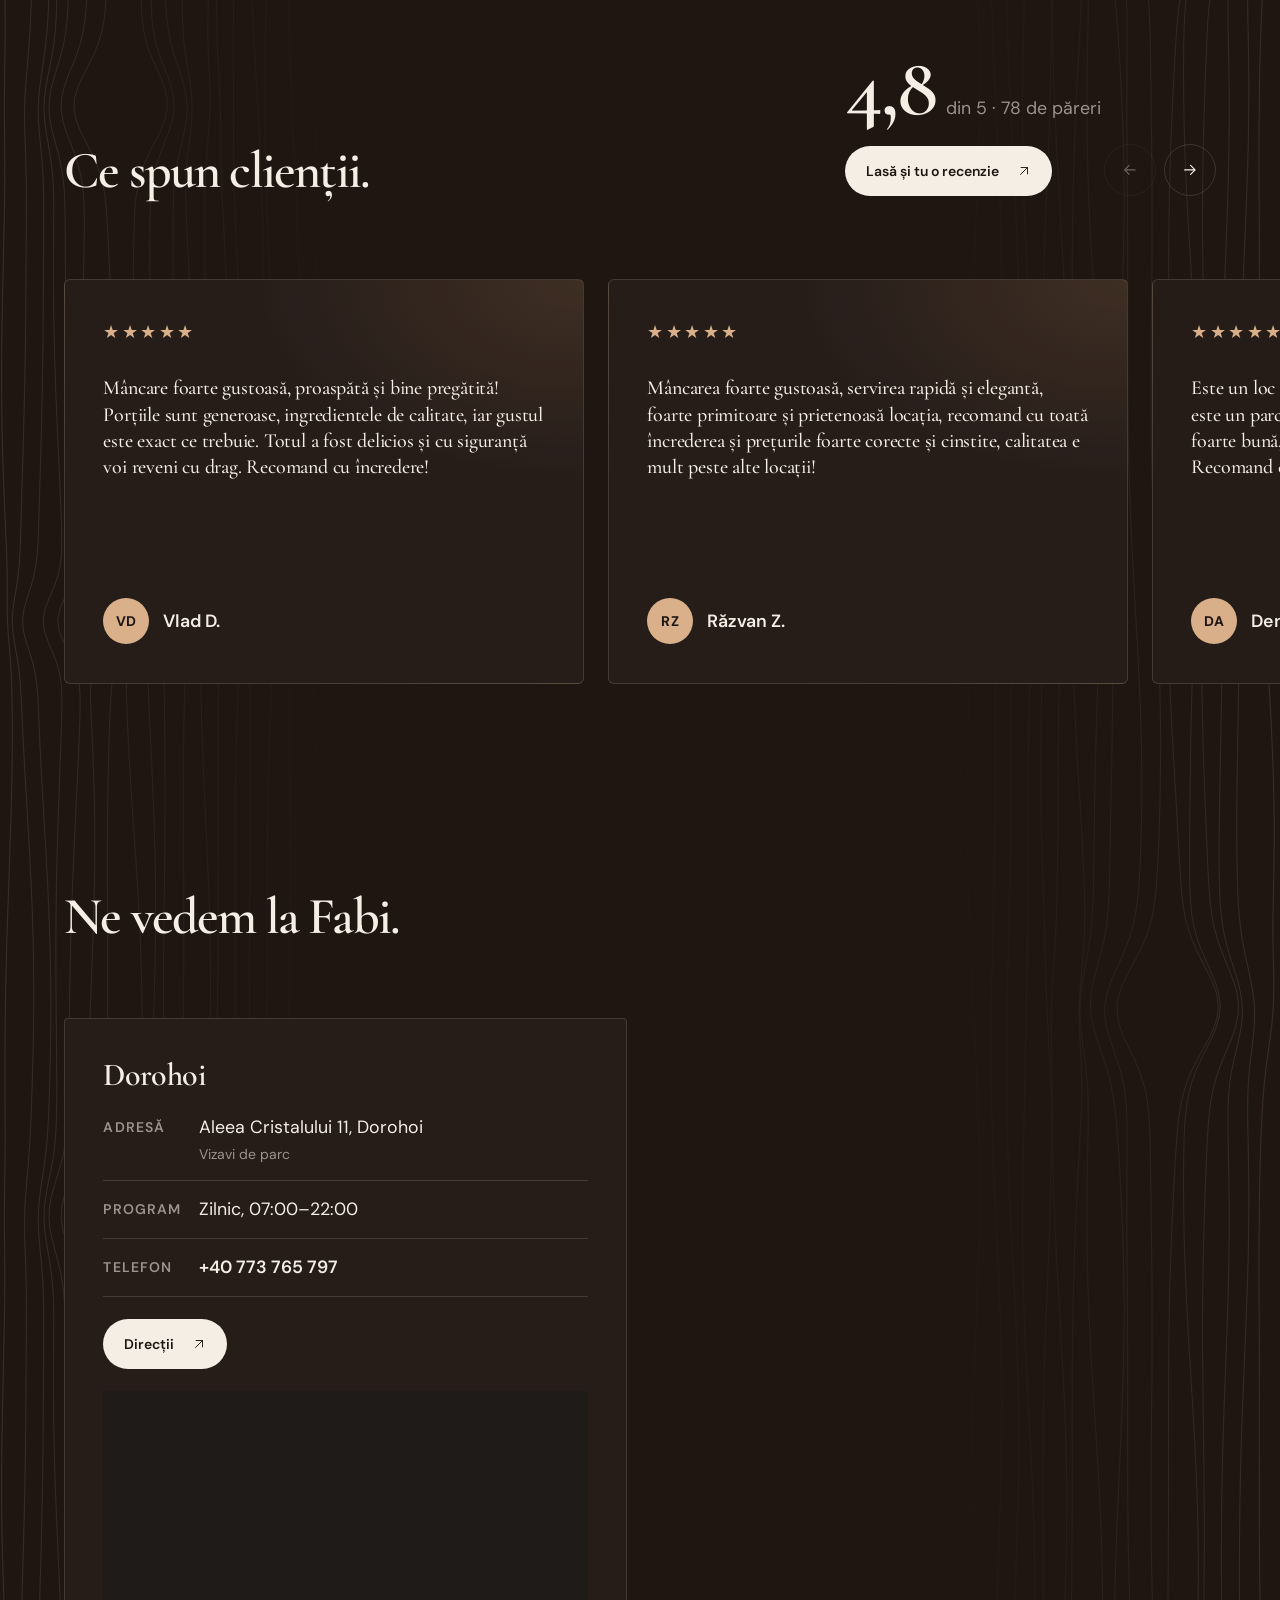
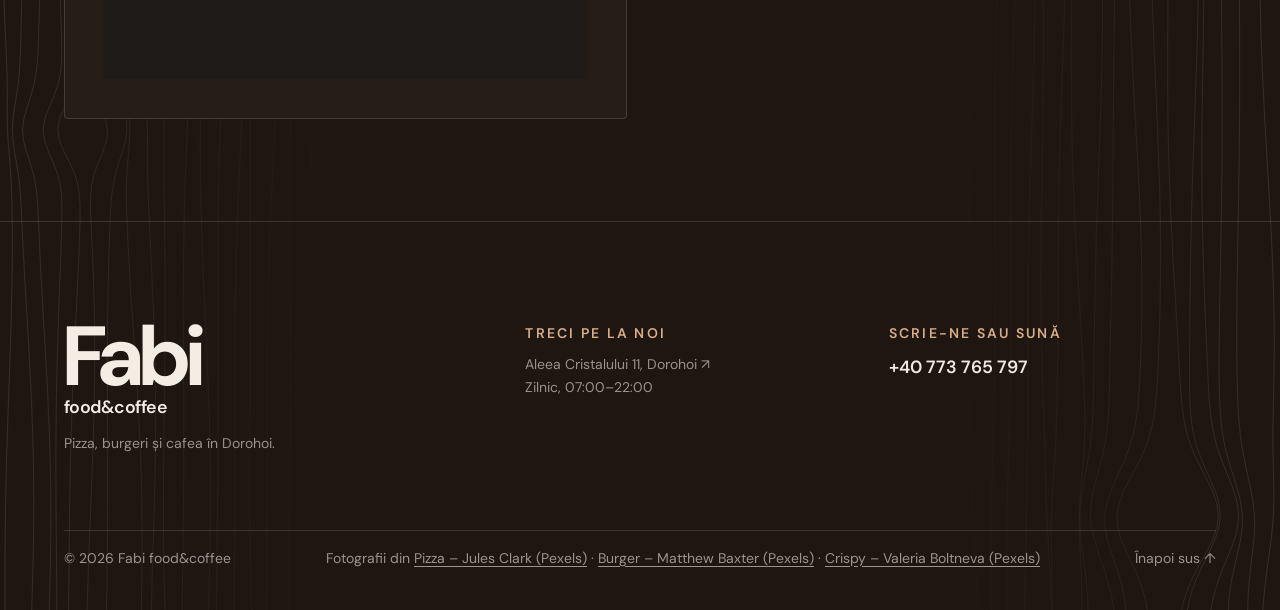
==== commit 135b8add: "Scoase etichetele „Imagine ilustrativă” de pe poze Co-Authored-By: Claude Opus 5.5 <noreply@anthropi" ====
--- a/demo.html
+++ b/demo.html
@@ -67,7 +67,7 @@
       </div>
     </section>
 
-    <section class="specials" id="specialitati" aria-labelledby="specials-title"><div class="specials-track" style="--count:3"><div class="specials-sticky"><div class="shell specials-inner"><div class="specials-head"><h2 id="specials-title">Specialitățile casei</h2><p>Trei lucruri pe care clienții le laudă în recenzii.</p></div><div class="specials-stage"><svg class="steam" viewBox="0 0 120 160" aria-hidden="true"><path d="M40 150c-14-20 14-34 0-56s12-36 0-60"/><path d="M62 150c-14-22 16-36 0-60s12-34 2-62"/><path d="M84 150c-12-18 12-32 0-52s10-30 0-52"/></svg><ul class="special-list"><li class="special" style="--i:0;--tint-own:#c8402e" data-tint="#c8402e"><div class="special-visual"><div class="special-photo"><picture><source type="image/avif" srcset="assets/img/fabi/fabi-pizza-480.avif 480w, assets/img/fabi/fabi-pizza.avif 900w" sizes="(min-width: 900px) 46vw, 80vw"><img src="assets/img/fabi/fabi-pizza.webp" srcset="assets/img/fabi/fabi-pizza-480.webp 480w, assets/img/fabi/fabi-pizza.webp 900w" sizes="(min-width: 900px) 46vw, 80vw" width="900" height="600" alt="Imagine ilustrativă. Pizza Margherita cu busuioc" loading="lazy" decoding="async"></picture></div><small class="special-caption">Imagine ilustrativă</small></div><div class="special-copy"><span class="special-kicker">Clasica</span><h3>Pizza Margherita</h3><p>Mozzarella, sos de roșii și busuioc. Cea mai simplă pizza din meniu și una dintre cele mai lăudate în recenzii.</p><span class="price">28 lei</span></div></li><li class="special" style="--i:1;--tint-own:#d9a24e" data-tint="#d9a24e"><div class="special-visual"><div class="special-photo"><picture><source type="image/avif" srcset="assets/img/fabi/fabi-burger-480.avif 480w, assets/img/fabi/fabi-burger.avif 900w" sizes="(min-width: 900px) 46vw, 80vw"><img src="assets/img/fabi/fabi-burger.webp" srcset="assets/img/fabi/fabi-burger-480.webp 480w, assets/img/fabi/fabi-burger.webp 900w" sizes="(min-width: 900px) 46vw, 80vw" width="900" height="1064" alt="Imagine ilustrativă. Burger de pui cu cartofi prăjiți" loading="lazy" decoding="async"></picture></div><small class="special-caption">Imagine ilustrativă</small></div><div class="special-copy"><span class="special-kicker">Rapid și sățios</span><h3>Burger pui</h3><p>Pui, cheddar, salată și roșii, servit cu cartofi și sos. Bun pentru o pauză de prânz scurtă.</p><span class="price">18 lei</span></div></li><li class="special" style="--i:2;--tint-own:#c98a3c" data-tint="#c98a3c"><div class="special-visual"><div class="special-photo"><picture><source type="image/avif" srcset="assets/img/fabi/fabi-crispy-480.avif 480w, assets/img/fabi/fabi-crispy.avif 900w" sizes="(min-width: 900px) 46vw, 80vw"><img src="assets/img/fabi/fabi-crispy.webp" srcset="assets/img/fabi/fabi-crispy-480.webp 480w, assets/img/fabi/fabi-crispy.webp 900w" sizes="(min-width: 900px) 46vw, 80vw" width="900" height="1349" alt="Imagine ilustrativă. Crispy de pui cu sos" loading="lazy" decoding="async"></picture></div><small class="special-caption">Imagine ilustrativă</small></div><div class="special-copy"><span class="special-kicker">Crocant</span><h3>Crispy de pui</h3><p>Crispy de pui cu cartofi și sos. Merge la fel de bine în local sau la pachet.</p><span class="price">29 lei</span></div></li></ul></div><div class="specials-dots" aria-hidden="true"><span style="--i:0"></span><span style="--i:1"></span><span style="--i:2"></span></div></div></div></div></section>
+    <section class="specials" id="specialitati" aria-labelledby="specials-title"><div class="specials-track" style="--count:3"><div class="specials-sticky"><div class="shell specials-inner"><div class="specials-head"><h2 id="specials-title">Specialitățile casei</h2><p>Trei lucruri pe care clienții le laudă în recenzii.</p></div><div class="specials-stage"><svg class="steam" viewBox="0 0 120 160" aria-hidden="true"><path d="M40 150c-14-20 14-34 0-56s12-36 0-60"/><path d="M62 150c-14-22 16-36 0-60s12-34 2-62"/><path d="M84 150c-12-18 12-32 0-52s10-30 0-52"/></svg><ul class="special-list"><li class="special" style="--i:0;--tint-own:#c8402e" data-tint="#c8402e"><div class="special-visual"><div class="special-photo"><picture><source type="image/avif" srcset="assets/img/fabi/fabi-pizza-480.avif 480w, assets/img/fabi/fabi-pizza.avif 900w" sizes="(min-width: 900px) 46vw, 80vw"><img src="assets/img/fabi/fabi-pizza.webp" srcset="assets/img/fabi/fabi-pizza-480.webp 480w, assets/img/fabi/fabi-pizza.webp 900w" sizes="(min-width: 900px) 46vw, 80vw" width="900" height="600" alt="Imagine ilustrativă. Pizza Margherita cu busuioc" loading="lazy" decoding="async"></picture></div></div><div class="special-copy"><span class="special-kicker">Clasica</span><h3>Pizza Margherita</h3><p>Mozzarella, sos de roșii și busuioc. Cea mai simplă pizza din meniu și una dintre cele mai lăudate în recenzii.</p><span class="price">28 lei</span></div></li><li class="special" style="--i:1;--tint-own:#d9a24e" data-tint="#d9a24e"><div class="special-visual"><div class="special-photo"><picture><source type="image/avif" srcset="assets/img/fabi/fabi-burger-480.avif 480w, assets/img/fabi/fabi-burger.avif 900w" sizes="(min-width: 900px) 46vw, 80vw"><img src="assets/img/fabi/fabi-burger.webp" srcset="assets/img/fabi/fabi-burger-480.webp 480w, assets/img/fabi/fabi-burger.webp 900w" sizes="(min-width: 900px) 46vw, 80vw" width="900" height="1064" alt="Imagine ilustrativă. Burger de pui cu cartofi prăjiți" loading="lazy" decoding="async"></picture></div></div><div class="special-copy"><span class="special-kicker">Rapid și sățios</span><h3>Burger pui</h3><p>Pui, cheddar, salată și roșii, servit cu cartofi și sos. Bun pentru o pauză de prânz scurtă.</p><span class="price">18 lei</span></div></li><li class="special" style="--i:2;--tint-own:#c98a3c" data-tint="#c98a3c"><div class="special-visual"><div class="special-photo"><picture><source type="image/avif" srcset="assets/img/fabi/fabi-crispy-480.avif 480w, assets/img/fabi/fabi-crispy.avif 900w" sizes="(min-width: 900px) 46vw, 80vw"><img src="assets/img/fabi/fabi-crispy.webp" srcset="assets/img/fabi/fabi-crispy-480.webp 480w, assets/img/fabi/fabi-crispy.webp 900w" sizes="(min-width: 900px) 46vw, 80vw" width="900" height="1349" alt="Imagine ilustrativă. Crispy de pui cu sos" loading="lazy" decoding="async"></picture></div></div><div class="special-copy"><span class="special-kicker">Crocant</span><h3>Crispy de pui</h3><p>Crispy de pui cu cartofi și sos. Merge la fel de bine în local sau la pachet.</p><span class="price">29 lei</span></div></li></ul></div><div class="specials-dots" aria-hidden="true"><span style="--i:0"></span><span style="--i:1"></span><span style="--i:2"></span></div></div></div></div></section>
 
     <section class="section menu-section" id="meniu" aria-labelledby="menu-title">
       <div class="shell">
